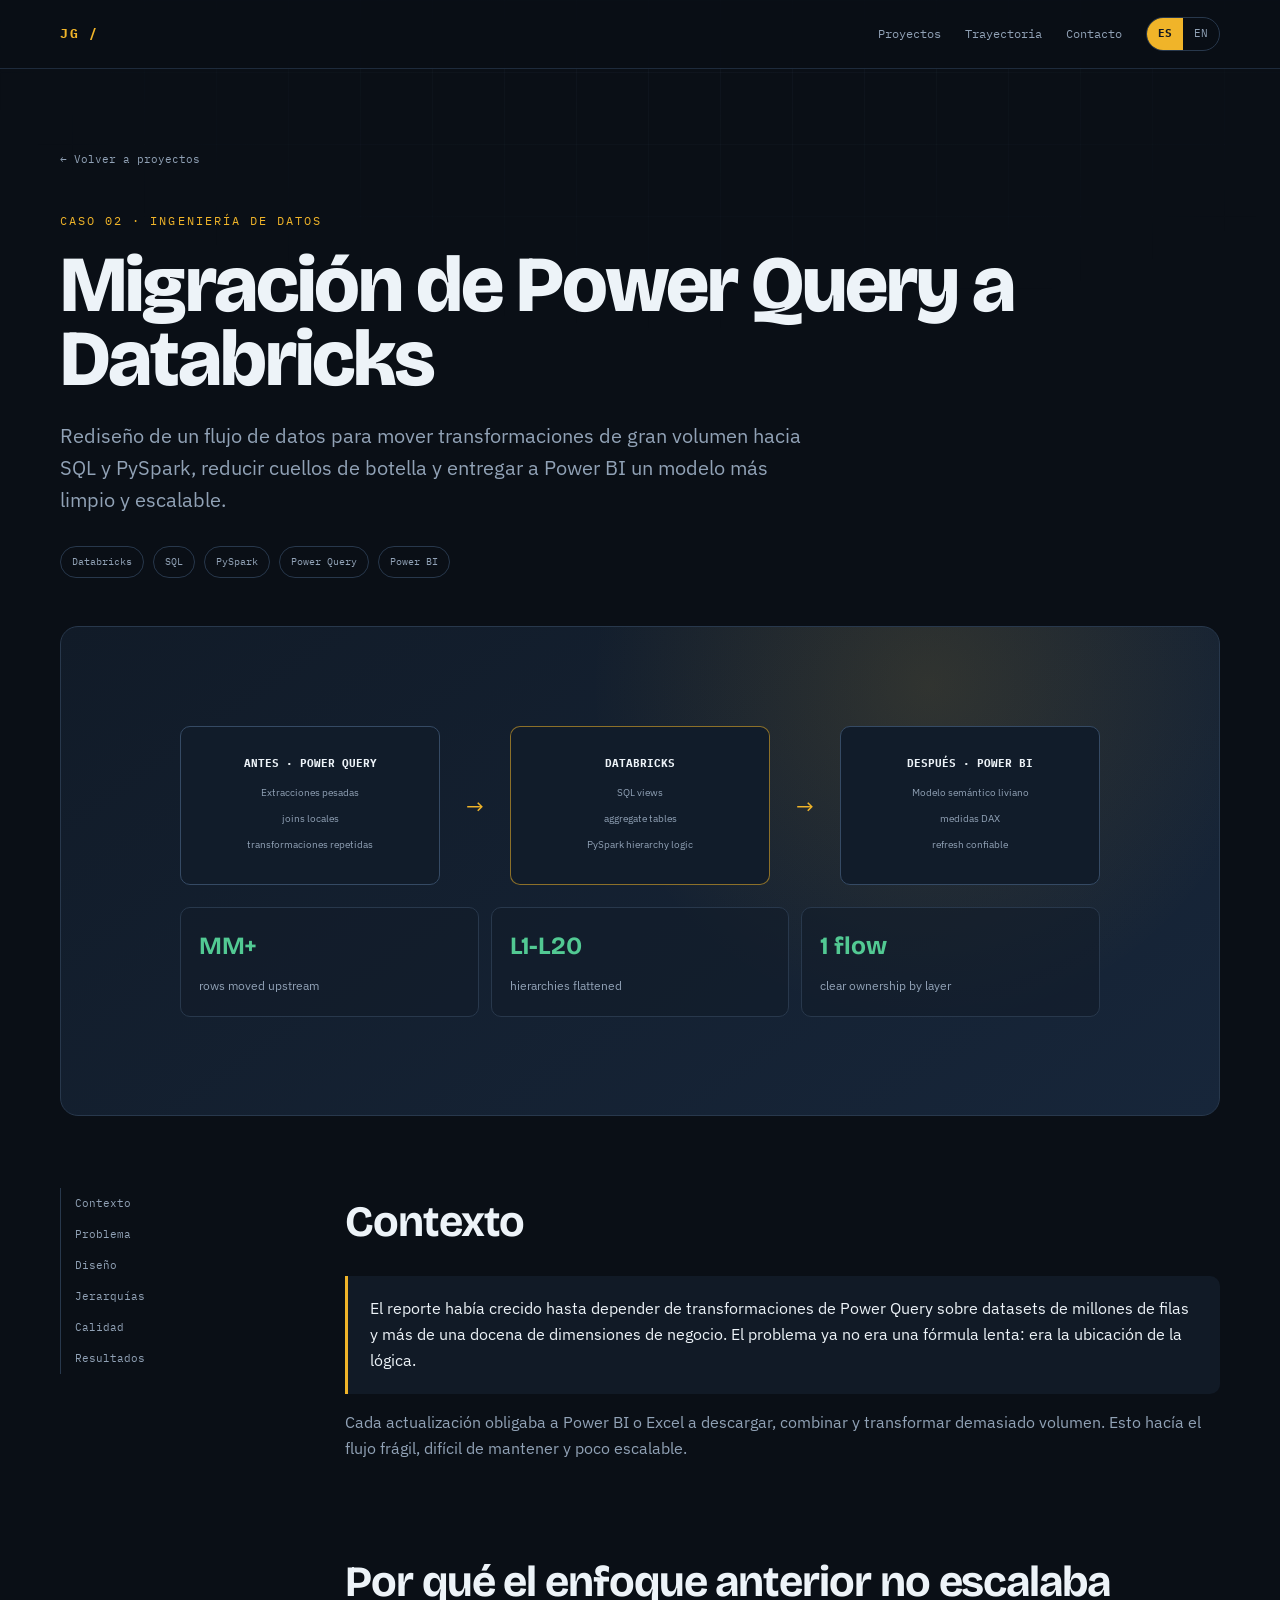
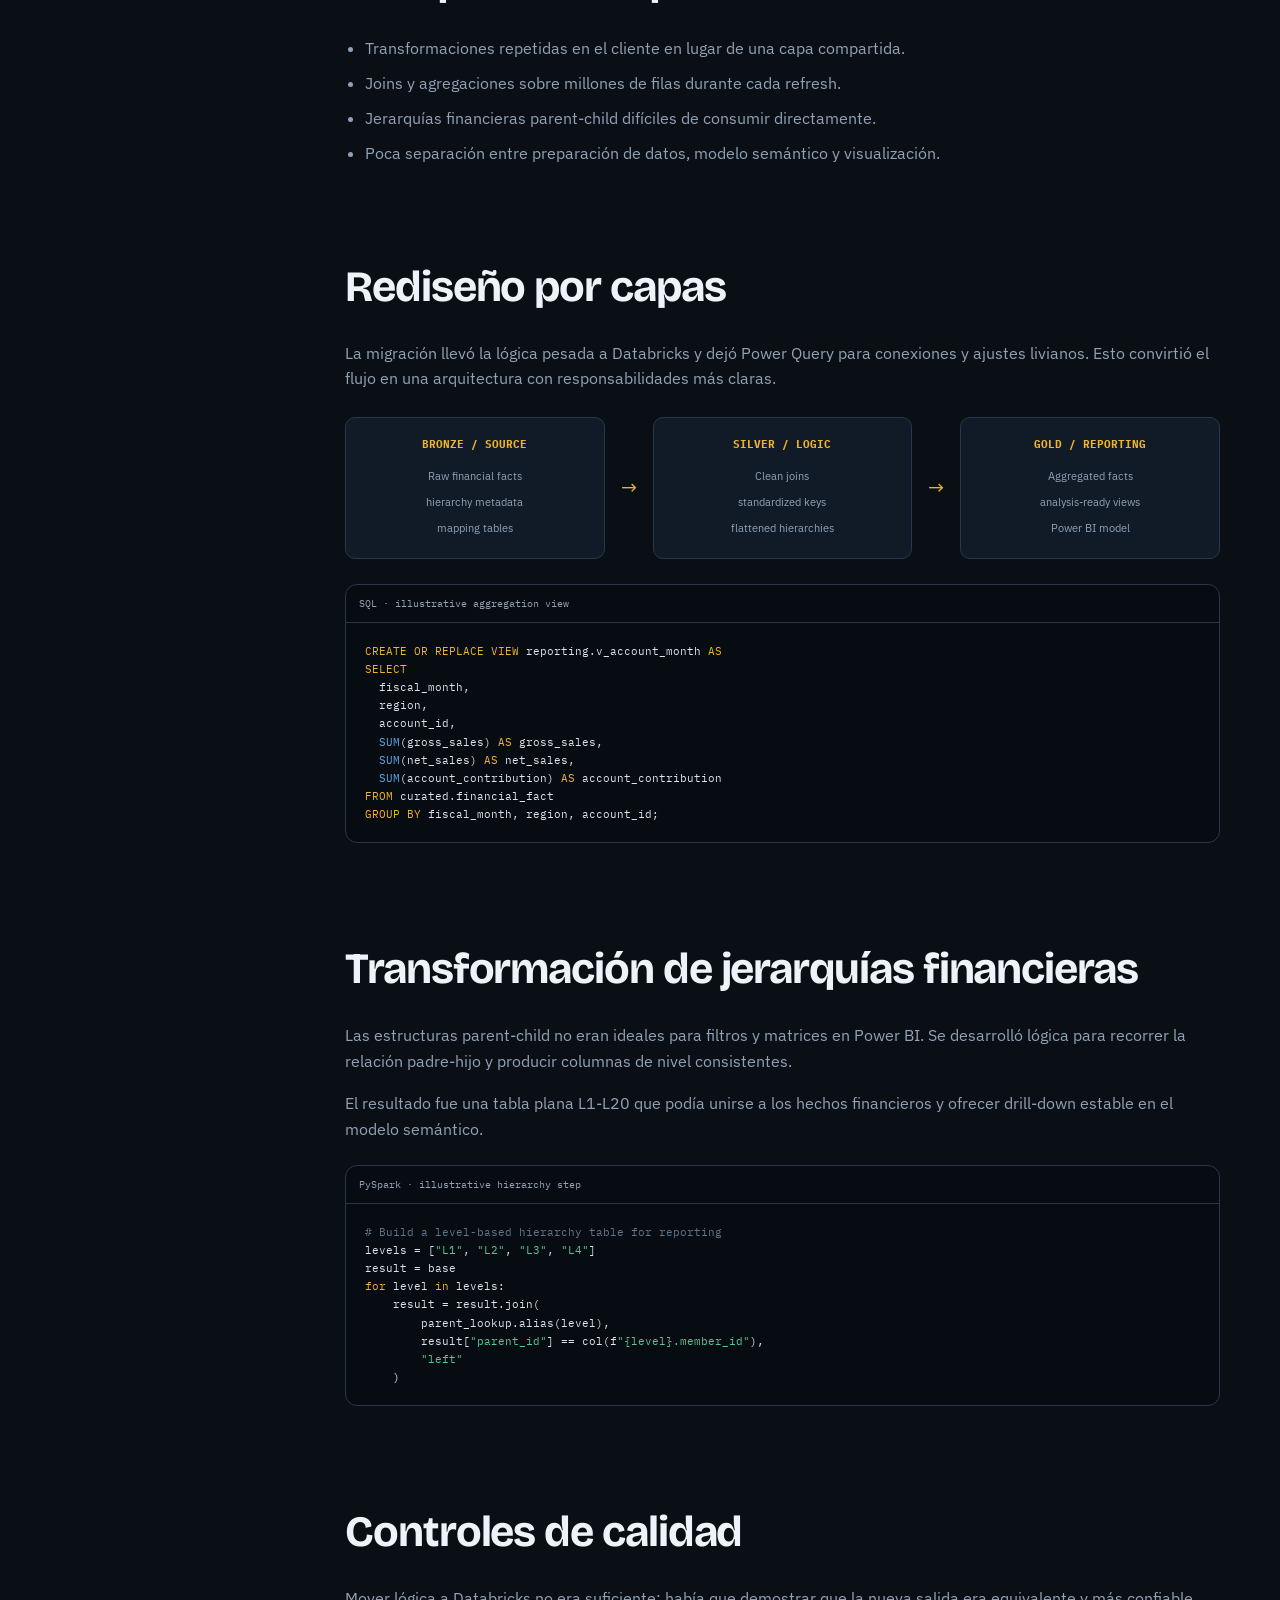
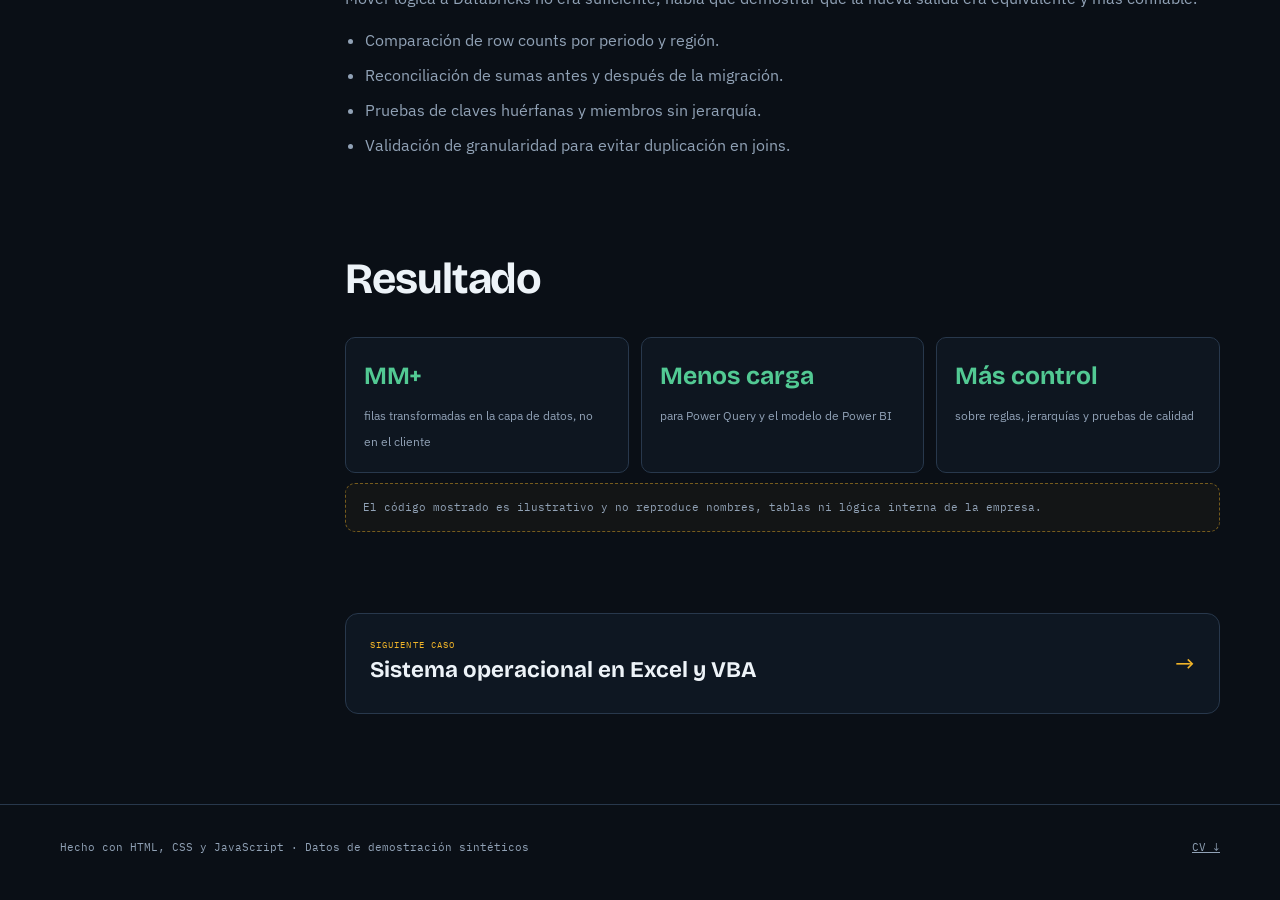
==== case-studies/databricks-migration.html @ 568d6910 "Organize portfolio files into folders" ====
<!doctype html><html lang="es"><head><meta charset="utf-8"><meta name="viewport" content="width=device-width,initial-scale=1"><meta name="description" content="Caso de estudio de migración de Power Query a Databricks."><meta name="theme-color" content="#0a0f16"><title>Migración de Power Query a Databricks — Josué González</title><link rel="preconnect" href="https://fonts.googleapis.com"><link rel="preconnect" href="https://fonts.gstatic.com" crossorigin><link href="https://fonts.googleapis.com/css2?family=Bricolage+Grotesque:opsz,wght@12..96,500;12..96,700;12..96,800&family=IBM+Plex+Mono:wght@400;500;600&family=IBM+Plex+Sans:wght@400;500;600&display=swap" rel="stylesheet"><link rel="stylesheet" href="../assets/css/styles.css"></head>
<body data-title-es="Migración de Power Query a Databricks — Josué González" data-title-en="Power Query to Databricks migration — Josue Gonzalez">
<header class="site-header"><div class="wrap nav"><a class="brand" href="../index.html">JG /</a><nav class="nav-links"><a href="../index.html#proyectos" data-i18n="nav.work">Proyectos</a><a href="../index.html#trayectoria" data-i18n="nav.path">Trayectoria</a><a href="../index.html#contacto" data-i18n="nav.contact">Contacto</a></nav><div class="lang" role="group" aria-label="Idioma"><button data-lang="es" aria-pressed="true">ES</button><button data-lang="en" aria-pressed="false">EN</button></div></div></header>
<main>
<section class="case-hero"><div class="wrap"><a class="back-link" href="../index.html#proyectos">← <span data-i18n="case.back">Volver a proyectos</span></a><p class="eyebrow" data-i18n="case.eyebrow">Caso 02 · Ingeniería de datos</p><h1 data-i18n="case.title">Migración de Power Query a Databricks</h1><p class="case-summary" data-i18n="case.summary">Rediseño de un flujo de datos para mover transformaciones de gran volumen hacia SQL y PySpark, reducir cuellos de botella y entregar a Power BI un modelo más limpio y escalable.</p><div class="case-meta"><span class="meta-pill">Databricks</span><span class="meta-pill">SQL</span><span class="meta-pill">PySpark</span><span class="meta-pill">Power Query</span><span class="meta-pill">Power BI</span></div></div></section>
<section><div class="wrap case-cover reveal"><div style="width:100%;max-width:920px;position:relative"><div class="pipeline" style="max-width:none;grid-template-columns:1fr 70px 1fr 70px 1fr"><div class="node" style="padding:28px"><b>ANTES · POWER QUERY</b><span>Extracciones pesadas<br>joins locales<br>transformaciones repetidas</span></div><div class="pipe-arrow">→</div><div class="node" style="padding:28px;border-color:rgba(240,180,41,.55)"><b>DATABRICKS</b><span>SQL views<br>aggregate tables<br>PySpark hierarchy logic</span></div><div class="pipe-arrow">→</div><div class="node" style="padding:28px"><b>DESPUÉS · POWER BI</b><span>Modelo semántico liviano<br>medidas DAX<br>refresh confiable</span></div></div><div style="display:grid;grid-template-columns:repeat(3,1fr);gap:12px;margin-top:22px"><div class="outcome"><b>MM+</b><span>rows moved upstream</span></div><div class="outcome"><b>L1-L20</b><span>hierarchies flattened</span></div><div class="outcome"><b>1 flow</b><span>clear ownership by layer</span></div></div></div></div></section>
<div class="wrap case-layout">
<aside class="case-nav"><a href="#contexto" data-i18n="nav.context">Contexto</a><a href="#problema" data-i18n="nav.problem">Problema</a><a href="#diseno" data-i18n="nav.design">Diseño</a><a href="#jerarquias" data-i18n="nav.hierarchies">Jerarquías</a><a href="#calidad" data-i18n="nav.quality">Calidad</a><a href="#resultados" data-i18n="nav.results">Resultados</a></aside>
<article class="case-content">
<section id="contexto"><h2 data-i18n="context.title">Contexto</h2><p class="lead-card" data-i18n="context.lead">El reporte había crecido hasta depender de transformaciones de Power Query sobre datasets de millones de filas y más de una docena de dimensiones de negocio. El problema ya no era una fórmula lenta: era la ubicación de la lógica.</p><p data-i18n="context.p">Cada actualización obligaba a Power BI o Excel a descargar, combinar y transformar demasiado volumen. Esto hacía el flujo frágil, difícil de mantener y poco escalable.</p></section>
<section id="problema"><h2 data-i18n="problem.title">Por qué el enfoque anterior no escalaba</h2><ul><li data-i18n="problem.1">Transformaciones repetidas en el cliente en lugar de una capa compartida.</li><li data-i18n="problem.2">Joins y agregaciones sobre millones de filas durante cada refresh.</li><li data-i18n="problem.3">Jerarquías financieras parent-child difíciles de consumir directamente.</li><li data-i18n="problem.4">Poca separación entre preparación de datos, modelo semántico y visualización.</li></ul></section>
<section id="diseno"><h2 data-i18n="design.title">Rediseño por capas</h2><p data-i18n="design.p">La migración llevó la lógica pesada a Databricks y dejó Power Query para conexiones y ajustes livianos. Esto convirtió el flujo en una arquitectura con responsabilidades más claras.</p><div class="architecture"><div class="arch-box"><b>BRONZE / SOURCE</b><span>Raw financial facts<br>hierarchy metadata<br>mapping tables</span></div><div class="arch-arrow">→</div><div class="arch-box"><b>SILVER / LOGIC</b><span>Clean joins<br>standardized keys<br>flattened hierarchies</span></div><div class="arch-arrow">→</div><div class="arch-box"><b>GOLD / REPORTING</b><span>Aggregated facts<br>analysis-ready views<br>Power BI model</span></div></div><div class="code"><div class="code-head">SQL · illustrative aggregation view</div><pre><span class="kw">CREATE OR REPLACE VIEW</span> reporting.v_account_month <span class="kw">AS</span>
<span class="kw">SELECT</span>
  fiscal_month,
  region,
  account_id,
  <span class="fn">SUM</span>(gross_sales) <span class="kw">AS</span> gross_sales,
  <span class="fn">SUM</span>(net_sales) <span class="kw">AS</span> net_sales,
  <span class="fn">SUM</span>(account_contribution) <span class="kw">AS</span> account_contribution
<span class="kw">FROM</span> curated.financial_fact
<span class="kw">GROUP BY</span> fiscal_month, region, account_id;</pre></div></section>
<section id="jerarquias"><h2 data-i18n="hier.title">Transformación de jerarquías financieras</h2><p data-i18n="hier.p1">Las estructuras parent-child no eran ideales para filtros y matrices en Power BI. Se desarrolló lógica para recorrer la relación padre-hijo y producir columnas de nivel consistentes.</p><p data-i18n="hier.p2">El resultado fue una tabla plana L1-L20 que podía unirse a los hechos financieros y ofrecer drill-down estable en el modelo semántico.</p><div class="code"><div class="code-head">PySpark · illustrative hierarchy step</div><pre><span class="cm"># Build a level-based hierarchy table for reporting</span>
levels = [<span class="str">"L1"</span>, <span class="str">"L2"</span>, <span class="str">"L3"</span>, <span class="str">"L4"</span>]
result = base
<span class="kw">for</span> level <span class="kw">in</span> levels:
    result = result.join(
        parent_lookup.alias(level),
        result[<span class="str">"parent_id"</span>] == col(f<span class="str">"{level}.member_id"</span>),
        <span class="str">"left"</span>
    )</pre></div></section>
<section id="calidad"><h2 data-i18n="quality.title">Controles de calidad</h2><p data-i18n="quality.p">Mover lógica a Databricks no era suficiente; había que demostrar que la nueva salida era equivalente y más confiable.</p><ul><li data-i18n="quality.1">Comparación de row counts por periodo y región.</li><li data-i18n="quality.2">Reconciliación de sumas antes y después de la migración.</li><li data-i18n="quality.3">Pruebas de claves huérfanas y miembros sin jerarquía.</li><li data-i18n="quality.4">Validación de granularidad para evitar duplicación en joins.</li></ul></section>
<section id="resultados"><h2 data-i18n="results.title">Resultado</h2><div class="outcome-grid"><div class="outcome"><b>MM+</b><span data-i18n="results.1">filas transformadas en la capa de datos, no en el cliente</span></div><div class="outcome"><b>Menos carga</b><span data-i18n="results.2">para Power Query y el modelo de Power BI</span></div><div class="outcome"><b>Más control</b><span data-i18n="results.3">sobre reglas, jerarquías y pruebas de calidad</span></div></div><p class="confidential" data-i18n="results.note">El código mostrado es ilustrativo y no reproduce nombres, tablas ni lógica interna de la empresa.</p></section>
<a class="next-case" href="operations-automation.html"><div><small data-i18n="next.label">Siguiente caso</small><b data-i18n="next.title">Sistema operacional en Excel y VBA</b></div><span>→</span></a>
</article></div>
</main><footer><div class="wrap footer-row"><span data-i18n="footer">Hecho con HTML, CSS y JavaScript · Datos de demostración sintéticos</span><a data-cv-link href="../cv/Josue_Gonzalez_CV_ES.pdf" download>CV ↓</a></div></footer>
<script>window.PAGE_I18N={es:{'case.back':'Volver a proyectos','case.eyebrow':'Caso 02 · Ingeniería de datos','case.title':'Migración de Power Query a Databricks','case.summary':'Rediseño de un flujo de datos para mover transformaciones de gran volumen hacia SQL y PySpark, reducir cuellos de botella y entregar a Power BI un modelo más limpio y escalable.','nav.context':'Contexto','nav.problem':'Problema','nav.design':'Diseño','nav.hierarchies':'Jerarquías','nav.quality':'Calidad','nav.results':'Resultados','context.title':'Contexto','context.lead':'El reporte había crecido hasta depender de transformaciones de Power Query sobre datasets de millones de filas y más de una docena de dimensiones de negocio. El problema ya no era una fórmula lenta: era la ubicación de la lógica.','context.p':'Cada actualización obligaba a Power BI o Excel a descargar, combinar y transformar demasiado volumen. Esto hacía el flujo frágil, difícil de mantener y poco escalable.','problem.title':'Por qué el enfoque anterior no escalaba','problem.1':'Transformaciones repetidas en el cliente en lugar de una capa compartida.','problem.2':'Joins y agregaciones sobre millones de filas durante cada refresh.','problem.3':'Jerarquías financieras parent-child difíciles de consumir directamente.','problem.4':'Poca separación entre preparación de datos, modelo semántico y visualización.','design.title':'Rediseño por capas','design.p':'La migración llevó la lógica pesada a Databricks y dejó Power Query para conexiones y ajustes livianos. Esto convirtió el flujo en una arquitectura con responsabilidades más claras.','hier.title':'Transformación de jerarquías financieras','hier.p1':'Las estructuras parent-child no eran ideales para filtros y matrices en Power BI. Se desarrolló lógica para recorrer la relación padre-hijo y producir columnas de nivel consistentes.','hier.p2':'El resultado fue una tabla plana L1-L20 que podía unirse a los hechos financieros y ofrecer drill-down estable en el modelo semántico.','quality.title':'Controles de calidad','quality.p':'Mover lógica a Databricks no era suficiente; había que demostrar que la nueva salida era equivalente y más confiable.','quality.1':'Comparación de row counts por periodo y región.','quality.2':'Reconciliación de sumas antes y después de la migración.','quality.3':'Pruebas de claves huérfanas y miembros sin jerarquía.','quality.4':'Validación de granularidad para evitar duplicación en joins.','results.title':'Resultado','results.1':'filas transformadas en la capa de datos, no en el cliente','results.2':'para Power Query y el modelo de Power BI','results.3':'sobre reglas, jerarquías y pruebas de calidad','results.note':'El código mostrado es ilustrativo y no reproduce nombres, tablas ni lógica interna de la empresa.','next.label':'Siguiente caso','next.title':'Sistema operacional en Excel y VBA'},en:{'case.back':'Back to projects','case.eyebrow':'Case 02 · Data engineering','case.title':'Power Query to Databricks migration','case.summary':'A data-flow redesign moving high-volume transformations into SQL and PySpark, reducing bottlenecks and delivering a cleaner, more scalable model to Power BI.','nav.context':'Context','nav.problem':'Problem','nav.design':'Design','nav.hierarchies':'Hierarchies','nav.quality':'Quality','nav.results':'Outcomes','context.title':'Context','context.lead':'The report had grown to depend on Power Query transformations over multi-million-row datasets and more than a dozen business dimensions. The problem was no longer one slow formula: it was where the logic lived.','context.p':'Every refresh forced Power BI or Excel to download, combine and transform too much volume, making the flow fragile, hard to maintain and difficult to scale.','problem.title':'Why the previous approach did not scale','problem.1':'Repeated client-side transformations instead of a shared data layer.','problem.2':'Joins and aggregations over millions of rows during each refresh.','problem.3':'Parent-child financial hierarchies that were difficult to consume directly.','problem.4':'Limited separation between data preparation, semantic modeling and visualization.','design.title':'Layered redesign','design.p':'The migration moved heavy logic into Databricks and kept Power Query for connections and lightweight adjustments, creating clearer ownership by layer.','hier.title':'Financial hierarchy transformation','hier.p1':'Parent-child structures were not ideal for Power BI filters and matrices. Logic was developed to traverse the relationship and produce consistent level columns.','hier.p2':'The output was a flat L1-L20 table that could join to financial facts and support stable drill-down in the semantic model.','quality.title':'Quality controls','quality.p':'Moving logic into Databricks was not enough; the new output had to be proven equivalent and more trustworthy.','quality.1':'Row-count comparison by period and region.','quality.2':'Reconciliation of sums before and after migration.','quality.3':'Tests for orphan keys and hierarchy members.','quality.4':'Grain validation to prevent duplication through joins.','results.title':'Outcome','results.1':'rows transformed in the data layer instead of the client','results.2':'for Power Query and the Power BI model','results.3':'over rules, hierarchies and quality testing','results.note':'The code shown is illustrative and does not reproduce internal company names, tables or logic.','next.label':'Next case','next.title':'Operational Excel and VBA system'}};</script><script src="../assets/js/main.js"></script></body></html>
---- assets/css/styles.css ----
:root{
  --bg:#0a0f16;
  --bg-soft:#0e1520;
  --panel:#111b28;
  --panel-2:#172333;
  --panel-3:#1b2a3c;
  --line:#28384c;
  --line-soft:rgba(132,151,174,.16);
  --text:#edf3f8;
  --muted:#91a2b6;
  --muted-2:#708398;
  --accent:#f0b429;
  --accent-2:#ffd978;
  --positive:#52c993;
  --negative:#f0646a;
  --blue:#5ea7e6;
  --violet:#a78bfa;
  --display:'Bricolage Grotesque','Segoe UI',sans-serif;
  --sans:'IBM Plex Sans','Segoe UI',sans-serif;
  --mono:'IBM Plex Mono',ui-monospace,SFMono-Regular,Consolas,monospace;
  --max:1160px;
  --shadow:0 28px 80px -38px rgba(0,0,0,.95);
}
*{box-sizing:border-box}
html{scroll-behavior:smooth;background:var(--bg)}
body{margin:0;background:var(--bg);color:var(--text);font-family:var(--sans);font-size:16px;line-height:1.62;-webkit-font-smoothing:antialiased}
body::before{content:"";position:fixed;inset:0;z-index:0;pointer-events:none;background-image:linear-gradient(rgba(76,96,120,.16) 1px,transparent 1px),linear-gradient(90deg,rgba(76,96,120,.16) 1px,transparent 1px);background-size:72px 72px;mask-image:radial-gradient(ellipse 80% 55% at 55% -5%,#000 10%,transparent 78%);opacity:.65}
a{color:inherit}
button,a{touch-action:manipulation}
button{font:inherit}
:focus-visible{outline:2px solid var(--accent);outline-offset:3px;border-radius:5px}
.wrap{width:min(var(--max),calc(100% - 44px));margin-inline:auto;position:relative;z-index:1}
.mono{font-family:var(--mono)}
.muted{color:var(--muted)}
.accent{color:var(--accent)}
.sr-only{position:absolute!important;width:1px;height:1px;padding:0;margin:-1px;overflow:hidden;clip:rect(0,0,0,0);white-space:nowrap;border:0}

/* Header */
.site-header{position:sticky;top:0;z-index:100;background:rgba(10,15,22,.78);border-bottom:1px solid rgba(40,56,76,.72);backdrop-filter:blur(18px)}
.nav{height:68px;display:flex;align-items:center;gap:24px}
.brand{font-family:var(--mono);font-weight:700;letter-spacing:.14em;color:var(--accent);text-decoration:none;font-size:13px;white-space:nowrap}
.nav-links{display:flex;gap:24px;margin-left:auto;align-items:center}
.nav-links a{font-family:var(--mono);font-size:12px;text-decoration:none;color:var(--muted);transition:color .2s ease}
.nav-links a:hover{color:var(--text)}
.lang{display:flex;border:1px solid var(--line);border-radius:999px;overflow:hidden}
.lang button{border:0;background:transparent;color:var(--muted);font-family:var(--mono);font-size:11px;padding:7px 11px;cursor:pointer}
.lang button[aria-pressed="true"]{background:var(--accent);color:#111820;font-weight:700}
.mobile-menu{display:none;margin-left:auto;border:1px solid var(--line);background:var(--panel);color:var(--text);border-radius:8px;padding:7px 10px;cursor:pointer}

/* Buttons */
.actions{display:flex;flex-wrap:wrap;gap:11px;align-items:center}
.btn{display:inline-flex;align-items:center;justify-content:center;gap:8px;min-height:44px;padding:10px 16px;border-radius:8px;text-decoration:none;font-family:var(--mono);font-size:12.5px;border:1px solid var(--line);transition:transform .2s,border-color .2s,background .2s,color .2s}
.btn:hover{transform:translateY(-2px);border-color:#4c6684}
.btn.primary{background:var(--accent);border-color:var(--accent);color:#101720;font-weight:700}
.btn.primary:hover{background:var(--accent-2);border-color:var(--accent-2)}
.btn.ghost{background:rgba(17,27,40,.55)}
.btn.small{min-height:36px;padding:7px 12px;font-size:11.5px}
.arrow{transition:transform .2s}.btn:hover .arrow{transform:translateX(3px)}

/* Hero */
.hero{padding:88px 0 42px}
.hero-grid{display:grid;grid-template-columns:minmax(0,1.05fr) minmax(420px,.95fr);gap:70px;align-items:center}
.eyebrow{margin:0 0 18px;font-family:var(--mono);font-size:12px;letter-spacing:.17em;text-transform:uppercase;color:var(--accent)}
h1,h2,h3{font-family:var(--display);letter-spacing:-.025em}
h1{margin:0;font-size:clamp(3rem,7vw,5.6rem);line-height:.93;font-weight:800;max-width:850px}
.hero-role{display:block;color:var(--muted);font-size:.37em;line-height:1.1;letter-spacing:.01em;margin-top:18px;font-family:var(--mono);font-weight:500}
.hero-lede{font-size:clamp(1.02rem,1.9vw,1.25rem);color:var(--muted);max-width:57ch;margin:28px 0 30px}
.availability{display:flex;align-items:center;gap:8px;margin-top:21px;color:var(--muted);font-family:var(--mono);font-size:11.5px}
.status-dot{width:8px;height:8px;border-radius:50%;background:var(--positive);box-shadow:0 0 0 5px rgba(82,201,147,.10)}

/* Hero dashboard */
.hero-visual{position:relative;min-height:470px}
.dash-window{position:relative;border:1px solid var(--line);border-radius:16px;background:linear-gradient(160deg,rgba(27,42,60,.95),rgba(13,21,32,.96));box-shadow:var(--shadow);overflow:hidden;transform:perspective(1200px) rotateY(-3deg) rotateX(1deg)}
.window-bar{height:44px;border-bottom:1px solid var(--line);display:flex;align-items:center;padding:0 14px;gap:7px;background:rgba(6,10,16,.30)}
.window-dot{width:8px;height:8px;border-radius:50%;background:#435268}.window-title{font-family:var(--mono);font-size:10.5px;color:var(--muted);margin-left:7px;letter-spacing:.07em}
.dash-body{padding:16px}
.dash-head{display:flex;justify-content:space-between;gap:18px;align-items:flex-start;margin-bottom:14px}
.dash-head h3{font-size:17px;margin:0 0 4px}.dash-head p{margin:0;color:var(--muted);font-size:11px}
.pill{font-family:var(--mono);font-size:9px;border:1px solid rgba(240,180,41,.4);color:var(--accent);border-radius:999px;padding:5px 8px;white-space:nowrap}
.visual-kpis{display:grid;grid-template-columns:repeat(3,1fr);gap:8px;margin-bottom:11px}
.visual-kpi{border:1px solid var(--line-soft);background:rgba(24,36,52,.7);border-radius:9px;padding:10px}
.visual-kpi small{display:block;color:var(--muted);font-family:var(--mono);font-size:8.5px;text-transform:uppercase;letter-spacing:.08em}.visual-kpi b{display:block;font-family:var(--display);font-size:18px;margin-top:4px}.visual-kpi i{font-style:normal;font-family:var(--mono);font-size:8.5px;color:var(--positive)}
.chart-card{border:1px solid var(--line-soft);background:rgba(13,21,32,.58);border-radius:10px;padding:12px;margin-bottom:10px}
.chart-top{display:flex;justify-content:space-between;align-items:center;margin-bottom:8px}.chart-top span{font-family:var(--mono);font-size:9px;color:var(--muted)}
.spark{width:100%;height:120px;display:block}.spark .grid{stroke:#2a3b50;stroke-width:1}.spark .area{fill:url(#areaFill)}.spark .line{fill:none;stroke:var(--accent);stroke-width:3;stroke-linecap:round;stroke-linejoin:round}.spark .point{fill:var(--accent);stroke:#0a0f16;stroke-width:3}
.visual-bottom{display:grid;grid-template-columns:1.15fr .85fr;gap:10px}
.bar-row{display:grid;grid-template-columns:70px 1fr auto;gap:7px;align-items:center;margin:9px 0;font-size:8.5px;color:var(--muted)}
.bar-track{height:6px;background:#25364a;border-radius:999px;overflow:hidden}.bar-fill{height:100%;background:linear-gradient(90deg,var(--accent),var(--accent-2));border-radius:999px}
.donut-wrap{display:grid;place-items:center;height:112px;position:relative}.donut{width:86px;height:86px;border-radius:50%;background:conic-gradient(var(--accent) 0 38%,var(--blue) 38% 64%,var(--positive) 64% 83%,#384a60 83% 100%);position:relative}.donut::after{content:"";position:absolute;inset:16px;background:var(--panel);border-radius:50%}.donut-label{position:absolute;z-index:2;text-align:center;font-family:var(--mono);font-size:8px;color:var(--muted)}.donut-label b{display:block;color:var(--text);font-size:16px;font-family:var(--display)}
.float-card{position:absolute;border:1px solid var(--line);background:rgba(17,27,40,.93);border-radius:10px;box-shadow:0 18px 42px rgba(0,0,0,.35);padding:12px 14px;font-family:var(--mono);font-size:10px;backdrop-filter:blur(8px)}
.float-card strong{color:var(--positive);font-size:14px}.float-card.a{left:-35px;bottom:34px}.float-card.b{right:-24px;top:72px}.float-card.b strong{color:var(--accent)}

/* Metrics */
.metrics{padding:24px 0 48px}
.metric-grid{display:grid;grid-template-columns:repeat(4,1fr);border:1px solid var(--line);border-radius:14px;background:rgba(17,27,40,.72);overflow:hidden}
.metric-item{padding:22px;border-right:1px solid var(--line)}.metric-item:last-child{border-right:0}
.metric-item strong{display:block;font-family:var(--display);font-size:clamp(1.8rem,3vw,2.6rem);line-height:1;color:var(--accent);margin-bottom:8px}.metric-item span{color:var(--muted);font-size:13px}

/* Sections */
.section{padding:82px 0 14px}
.section-head{display:flex;align-items:flex-end;justify-content:space-between;gap:28px;margin-bottom:31px}
.section-title-wrap{max-width:680px}.section-kicker{font-family:var(--mono);font-size:11px;color:var(--accent);letter-spacing:.14em;text-transform:uppercase;margin-bottom:8px}.section h2{font-size:clamp(2rem,4.6vw,3.5rem);line-height:1;margin:0 0 13px}.section-sub{margin:0;color:var(--muted);max-width:60ch}

/* Projects */
.projects-grid{display:grid;gap:20px}
.project-card{display:grid;grid-template-columns:1.02fr .98fr;min-height:390px;border:1px solid var(--line);border-radius:16px;overflow:hidden;background:rgba(17,27,40,.74);transition:transform .25s,border-color .25s,box-shadow .25s}
.project-card:hover{transform:translateY(-3px);border-color:#3b526f;box-shadow:var(--shadow)}
.project-content{padding:34px;display:flex;flex-direction:column;align-items:flex-start}
.project-index{font-family:var(--mono);font-size:10px;color:var(--accent);letter-spacing:.15em;text-transform:uppercase;margin-bottom:34px}
.project-content h3{font-size:clamp(1.5rem,3.5vw,2.35rem);line-height:1.08;margin:0 0 15px}.project-content p{color:var(--muted);margin:0 0 20px;max-width:48ch}
.tag-row{display:flex;flex-wrap:wrap;gap:7px;margin-bottom:27px}.tag{font-family:var(--mono);font-size:10px;color:var(--muted);border:1px solid var(--line);border-radius:5px;padding:4px 8px}
.project-stat{margin-top:auto;padding-top:18px;border-top:1px solid var(--line);width:100%;display:flex;gap:14px;align-items:baseline}.project-stat b{font-family:var(--display);font-size:1.55rem;color:var(--positive)}.project-stat span{color:var(--muted);font-size:12.5px}
.project-visual{background:linear-gradient(145deg,#101925,#172538);padding:28px;display:grid;place-items:center;min-width:0;position:relative;overflow:hidden}
.project-visual::before{content:"";position:absolute;width:320px;height:320px;border-radius:50%;background:radial-gradient(circle,rgba(240,180,41,.14),transparent 70%);top:-130px;right:-100px}
.mini-report{width:100%;max-width:470px;border:1px solid #34465d;background:#0d1621;border-radius:12px;padding:14px;box-shadow:0 24px 50px rgba(0,0,0,.35);position:relative;z-index:1}
.mini-top{display:flex;justify-content:space-between;align-items:center;margin-bottom:12px}.mini-top span{font-family:var(--mono);font-size:9px;color:var(--muted)}
.mini-kpis{display:grid;grid-template-columns:repeat(3,1fr);gap:7px;margin-bottom:9px}.mini-kpi{background:#172538;border:1px solid #26384e;border-radius:6px;padding:8px}.mini-kpi small{font-size:7px;color:var(--muted);text-transform:uppercase}.mini-kpi b{display:block;font-size:13px;margin-top:3px}
.mini-chart{height:130px;border:1px solid #26384e;border-radius:7px;background:linear-gradient(180deg,rgba(240,180,41,.05),transparent),repeating-linear-gradient(0deg,transparent 0 25px,rgba(62,82,107,.25) 26px);position:relative;overflow:hidden}.mini-chart svg{position:absolute;inset:10px;width:calc(100% - 20px);height:calc(100% - 20px)}
.mini-bars{display:grid;grid-template-columns:repeat(6,1fr);align-items:end;gap:7px;height:126px;padding:12px;border:1px solid #26384e;border-radius:8px;background:#0e1824}.mini-bars i{display:block;background:linear-gradient(var(--accent-2),var(--accent));border-radius:4px 4px 0 0}.mini-bars i:nth-child(even){background:linear-gradient(#77b9ed,#477fab)}
.pipeline{width:100%;max-width:500px;display:grid;grid-template-columns:1fr 40px 1fr 40px 1fr;align-items:center;position:relative;z-index:1}.node{border:1px solid #354a64;border-radius:10px;background:#111c2a;padding:16px;text-align:center}.node b{display:block;font-family:var(--mono);font-size:11px;color:var(--text);margin-bottom:5px}.node span{font-size:10px;color:var(--muted)}.pipe-arrow{text-align:center;color:var(--accent);font-size:22px}.pipeline-note{position:absolute;bottom:24px;right:28px;font-family:var(--mono);font-size:9px;color:var(--positive);border:1px solid rgba(82,201,147,.35);padding:6px 8px;border-radius:6px;background:rgba(16,30,28,.75)}
.vba-ui{width:100%;max-width:470px;border:1px solid #34465d;border-radius:12px;background:#f1f3f6;color:#17202b;overflow:hidden;position:relative;z-index:1;box-shadow:0 24px 50px rgba(0,0,0,.35)}.vba-title{height:34px;background:#1f6e43;color:#fff;padding:7px 12px;font-family:var(--mono);font-size:9px}.vba-body{display:grid;grid-template-columns:120px 1fr;min-height:230px}.vba-side{background:#e6ebef;border-right:1px solid #cbd3da;padding:12px}.vba-side span{display:block;font-size:9px;padding:7px 8px;border-radius:4px;margin-bottom:5px}.vba-side span.active{background:#d3e7da;color:#195b39;font-weight:700}.vba-main{padding:16px}.vba-main h4{font-size:15px;margin:0 0 12px}.form-grid{display:grid;grid-template-columns:1fr 1fr;gap:9px}.fake-input{height:31px;border:1px solid #c3ccd5;border-radius:4px;background:white;padding:7px;font-size:8px;color:#667380}.fake-input.wide{grid-column:1/-1}.fake-table{margin-top:13px;border:1px solid #c8d0d8;border-radius:4px;overflow:hidden}.fake-row{display:grid;grid-template-columns:1.2fr .8fr 1fr;font-size:7.5px}.fake-row span{padding:6px;border-right:1px solid #d6dde3;border-bottom:1px solid #d6dde3}.fake-row.head{font-weight:700;background:#dfe6eb}

/* Process */
.process-grid{display:grid;grid-template-columns:repeat(4,1fr);gap:14px;counter-reset:step}
.process-card{counter-increment:step;border:1px solid var(--line);border-radius:12px;background:rgba(17,27,40,.62);padding:22px;position:relative}.process-card::before{content:"0" counter(step);font-family:var(--mono);font-size:10px;color:var(--accent);letter-spacing:.12em}.process-card h3{font-size:1.15rem;margin:21px 0 8px}.process-card p{font-size:13px;color:var(--muted);margin:0}

/* Demo */
.demo-shell{border:1px solid var(--line);border-radius:16px;background:linear-gradient(155deg,rgba(23,35,51,.96),rgba(13,21,32,.94));overflow:hidden;box-shadow:var(--shadow)}
.demo-toolbar{display:flex;align-items:center;justify-content:space-between;gap:18px;padding:16px 18px;border-bottom:1px solid var(--line)}.demo-toolbar h3{font-size:1rem;margin:0}.demo-tabs{display:flex;flex-wrap:wrap;gap:7px}.demo-tab{border:1px solid var(--line);background:transparent;color:var(--muted);border-radius:999px;padding:6px 10px;font-family:var(--mono);font-size:9.5px;cursor:pointer}.demo-tab[aria-pressed="true"]{border-color:var(--accent);color:var(--accent);background:rgba(240,180,41,.08)}
.demo-main{padding:18px}.demo-kpis{display:grid;grid-template-columns:repeat(6,1fr);gap:10px;margin-bottom:12px}.demo-kpi{border:1px solid var(--line-soft);background:rgba(17,27,40,.72);border-radius:9px;padding:12px}.demo-kpi small{font-family:var(--mono);font-size:8px;color:var(--muted);text-transform:uppercase}.demo-kpi strong{display:block;font-family:var(--display);font-size:1.35rem;margin:5px 0 1px}.demo-kpi i{font-style:normal;font-family:var(--mono);font-size:9px;color:var(--positive)}.demo-kpi i.down{color:var(--negative)}
.demo-grid{display:grid;grid-template-columns:1.35fr .65fr;gap:12px}.demo-panel{border:1px solid var(--line-soft);border-radius:10px;background:rgba(10,16,24,.44);padding:15px}.demo-panel h4{font-family:var(--mono);font-size:9px;text-transform:uppercase;letter-spacing:.1em;color:var(--muted);margin:0 0 14px}.rank-row{display:grid;grid-template-columns:minmax(80px,1fr) 2fr auto;gap:10px;align-items:center;margin:10px 0;font-size:11px}.rank-track{height:7px;border-radius:999px;background:#25354a;overflow:hidden}.rank-track i{display:block;height:100%;background:linear-gradient(90deg,var(--accent),var(--accent-2));border-radius:999px}.rank-row em{font-style:normal;font-family:var(--mono);font-size:9px;color:var(--muted)}
.channel-bars{height:220px;display:flex;align-items:flex-end;gap:15px;padding:8px 4px}.channel-col{flex:1;display:flex;flex-direction:column;align-items:center;gap:7px}.channel-bar{width:100%;max-width:46px;border-radius:6px 6px 2px 2px;background:linear-gradient(var(--accent-2),var(--accent));position:relative}.channel-col:nth-child(even) .channel-bar{background:linear-gradient(#83c1f1,#4a88b8)}.channel-col span{font-family:var(--mono);font-size:8px;color:var(--muted);text-align:center}
.demo-note{font-family:var(--mono);font-size:10px;color:var(--accent);margin-top:12px}

/* Experience + stack */
.split{display:grid;grid-template-columns:1.1fr .9fr;gap:22px}
.timeline{border-left:1px solid var(--line);padding-left:26px}.timeline-item{position:relative;padding:0 0 31px}.timeline-item:last-child{padding-bottom:0}.timeline-item::before{content:"";position:absolute;left:-31px;top:7px;width:9px;height:9px;border-radius:50%;background:var(--accent);box-shadow:0 0 0 5px var(--bg)}.timeline-date{font-family:var(--mono);font-size:10px;color:var(--accent);margin-bottom:5px}.timeline-item h3{font-size:1.25rem;margin:0 0 1px}.timeline-company{color:var(--text);font-weight:600;font-size:13px}.timeline-item p{color:var(--muted);font-size:13px;margin:8px 0 0;max-width:62ch}
.stack-card{border:1px solid var(--line);border-radius:14px;background:rgba(17,27,40,.72);padding:24px}.stack-group{padding:0 0 19px;margin-bottom:19px;border-bottom:1px solid var(--line)}.stack-group:last-child{border:0;margin:0;padding:0}.stack-group h3{font-family:var(--mono);font-size:10px;text-transform:uppercase;letter-spacing:.13em;color:var(--accent);margin:0 0 12px}.skill-cloud{display:flex;flex-wrap:wrap;gap:7px}.skill{border:1px solid var(--line);background:rgba(14,22,33,.62);border-radius:6px;padding:6px 9px;font-family:var(--mono);font-size:10px;color:var(--muted)}

/* Contact */
.contact-card{border:1px solid var(--line);border-radius:18px;background:linear-gradient(135deg,rgba(26,40,57,.94),rgba(15,23,34,.96));padding:46px;display:grid;grid-template-columns:1.1fr .9fr;gap:46px;align-items:center;overflow:hidden;position:relative}.contact-card::after{content:"";position:absolute;width:420px;height:420px;border-radius:50%;right:-190px;top:-210px;background:radial-gradient(circle,rgba(240,180,41,.17),transparent 70%)}.contact-card h2{margin:0 0 14px;font-size:clamp(2rem,4.6vw,3.4rem)}.contact-card p{margin:0;color:var(--muted);max-width:54ch}.contact-links{display:grid;gap:10px;position:relative;z-index:2}.contact-link{display:flex;align-items:center;justify-content:space-between;border:1px solid var(--line);border-radius:9px;padding:13px 15px;text-decoration:none;background:rgba(10,16,24,.43);font-family:var(--mono);font-size:11px;color:var(--muted);transition:border-color .2s,color .2s,transform .2s}.contact-link:hover{border-color:var(--accent);color:var(--text);transform:translateX(3px)}
footer{padding:34px 0 44px;border-top:1px solid var(--line);margin-top:90px;color:var(--muted);font-family:var(--mono);font-size:10.5px}.footer-row{display:flex;justify-content:space-between;gap:18px;flex-wrap:wrap}

/* Case studies */
.case-hero{padding:76px 0 48px}.back-link{display:inline-flex;gap:7px;align-items:center;color:var(--muted);font-family:var(--mono);font-size:11px;text-decoration:none;margin-bottom:42px}.back-link:hover{color:var(--accent)}
.case-hero h1{font-size:clamp(2.6rem,6.2vw,5rem);max-width:1000px}.case-summary{font-size:clamp(1rem,2vw,1.24rem);color:var(--muted);max-width:760px;margin:24px 0 30px}.case-meta{display:flex;flex-wrap:wrap;gap:9px}.meta-pill{border:1px solid var(--line);border-radius:999px;padding:7px 11px;font-family:var(--mono);font-size:10px;color:var(--muted)}
.case-cover{border:1px solid var(--line);border-radius:18px;background:linear-gradient(145deg,#111b28,#17263a);padding:34px;min-height:490px;display:grid;place-items:center;overflow:hidden;position:relative}.case-cover::before{content:"";position:absolute;inset:0;background:radial-gradient(circle at 75% 12%,rgba(240,180,41,.13),transparent 35%)}
.case-layout{display:grid;grid-template-columns:220px minmax(0,1fr);gap:65px;padding-top:72px}.case-nav{position:sticky;top:100px;align-self:start}.case-nav a{display:block;text-decoration:none;color:var(--muted);font-family:var(--mono);font-size:10.5px;padding:7px 0;border-left:1px solid var(--line);padding-left:14px}.case-nav a:hover{color:var(--accent);border-color:var(--accent)}
.case-content section{padding:0 0 70px;scroll-margin-top:95px}.case-content h2{font-size:clamp(1.8rem,4vw,2.7rem);margin:0 0 18px}.case-content h3{font-size:1.25rem;margin:28px 0 10px}.case-content p,.case-content li{color:var(--muted)}.case-content ul{padding-left:20px}.case-content li{margin-bottom:9px}.lead-card{border-left:3px solid var(--accent);background:rgba(23,35,51,.58);border-radius:0 10px 10px 0;padding:20px 22px;color:var(--text)!important}
.outcome-grid{display:grid;grid-template-columns:repeat(3,1fr);gap:12px;margin-top:22px}.outcome{border:1px solid var(--line);border-radius:10px;background:rgba(17,27,40,.6);padding:18px}.outcome b{display:block;font-family:var(--display);font-size:1.55rem;color:var(--positive);margin-bottom:6px}.outcome span{font-size:12px;color:var(--muted)}
.architecture{display:grid;grid-template-columns:1fr 48px 1fr 48px 1fr;align-items:stretch;margin:25px 0}.arch-box{border:1px solid var(--line);border-radius:10px;background:var(--panel);padding:18px;text-align:center}.arch-box b{display:block;font-family:var(--mono);font-size:11px;color:var(--accent);margin-bottom:8px}.arch-box span{font-size:11px;color:var(--muted)}.arch-arrow{display:grid;place-items:center;color:var(--accent);font-size:20px}
.code{border:1px solid var(--line);border-radius:12px;background:#070c12;overflow:hidden;margin:22px 0}.code-head{height:38px;border-bottom:1px solid var(--line);display:flex;align-items:center;padding:0 13px;font-family:var(--mono);font-size:9.5px;color:var(--muted)}pre{margin:0;padding:19px;overflow:auto;font-family:var(--mono);font-size:11px;line-height:1.65;color:#d9e4ee}.kw{color:var(--accent)}.fn{color:var(--blue)}.str{color:var(--positive)}.cm{color:#61748a}
.confidential{border:1px dashed rgba(240,180,41,.45);border-radius:10px;padding:15px 17px;font-family:var(--mono);font-size:10.5px;color:var(--accent);background:rgba(240,180,41,.04)}
.next-case{display:grid;grid-template-columns:1fr auto;gap:24px;align-items:center;border:1px solid var(--line);border-radius:13px;padding:24px;text-decoration:none;background:rgba(17,27,40,.72);transition:border-color .2s,transform .2s}.next-case:hover{border-color:var(--accent);transform:translateY(-2px)}.next-case small{display:block;font-family:var(--mono);color:var(--accent);font-size:9px;text-transform:uppercase;letter-spacing:.12em}.next-case b{font-family:var(--display);font-size:1.4rem}.next-case span{font-size:24px;color:var(--accent)}

/* Reveal */
.reveal{opacity:0;transform:translateY(15px);transition:opacity .58s ease,transform .58s ease}.reveal.in{opacity:1;transform:none}

@media(max-width:980px){
  .hero-grid{grid-template-columns:1fr;gap:45px}.hero-visual{max-width:720px;width:100%;margin-inline:auto}.metric-grid{grid-template-columns:repeat(2,1fr)}.metric-item:nth-child(2){border-right:0}.metric-item:nth-child(-n+2){border-bottom:1px solid var(--line)}
  .project-card{grid-template-columns:1fr}.project-visual{min-height:350px}.project-card:nth-child(even) .project-visual{order:0}.project-card:nth-child(even) .project-content{order:1}
  .process-grid{grid-template-columns:repeat(2,1fr)}.demo-kpis{grid-template-columns:repeat(3,1fr)}.split{grid-template-columns:1fr}.contact-card{grid-template-columns:1fr}.case-layout{grid-template-columns:1fr;gap:20px}.case-nav{position:static;display:flex;flex-wrap:wrap;gap:7px}.case-nav a{border:1px solid var(--line);border-radius:999px;padding:6px 10px}.outcome-grid{grid-template-columns:1fr}.case-cover{min-height:390px}
}
@media(max-width:720px){
  .wrap{width:min(var(--max),calc(100% - 30px))}.nav-links{display:none;position:absolute;left:15px;right:15px;top:68px;background:var(--panel);border:1px solid var(--line);border-radius:10px;padding:14px;flex-direction:column;align-items:stretch;margin:0}.nav-links.open{display:flex}.nav-links a{padding:7px}.mobile-menu{display:block}.nav .lang{margin-left:0}
  .hero{padding-top:60px}.hero-visual{min-height:410px}.dash-window{transform:none}.float-card.a{left:8px;bottom:-4px}.float-card.b{right:8px;top:65px}.visual-bottom{grid-template-columns:1fr}.visual-bottom .chart-card:last-child{display:none}
  .section{padding-top:65px}.section-head{align-items:flex-start;flex-direction:column}.project-content{padding:25px}.project-index{margin-bottom:25px}.project-visual{padding:18px}.pipeline{grid-template-columns:1fr}.pipe-arrow{transform:rotate(90deg)}.pipeline-note{position:static;margin-top:14px}.vba-body{grid-template-columns:86px 1fr}.form-grid{grid-template-columns:1fr}.fake-input.wide{grid-column:auto}
  .process-grid{grid-template-columns:1fr}.demo-toolbar{align-items:flex-start;flex-direction:column}.demo-kpis{grid-template-columns:repeat(2,1fr)}.demo-grid{grid-template-columns:1fr}.channel-bars{height:175px}.contact-card{padding:28px}.architecture{grid-template-columns:1fr}.arch-arrow{transform:rotate(90deg);min-height:38px}.case-cover{padding:18px;min-height:340px}
}
@media(max-width:480px){.metric-grid{grid-template-columns:1fr}.metric-item{border-right:0!important;border-bottom:1px solid var(--line)}.metric-item:last-child{border-bottom:0}.hero-visual{min-height:360px}.dash-body{padding:11px}.visual-kpis{grid-template-columns:repeat(2,1fr)}.visual-kpi:nth-child(3){display:none}.spark{height:90px}.float-card{display:none}.demo-kpis{grid-template-columns:1fr 1fr}.case-meta{gap:6px}}
@media(prefers-reduced-motion:reduce){*{scroll-behavior:auto!important;animation:none!important;transition:none!important}.reveal{opacity:1;transform:none}}
@media print{.site-header,.actions,.case-nav,.demo-toolbar,footer{display:none!important}body{background:#fff;color:#111}.wrap{width:100%}.section,.case-content section{padding:20px 0}.project-card,.stack-card,.contact-card,.case-cover,.demo-shell{border-color:#ccc;background:#fff;box-shadow:none}.muted,p,li{color:#333!important}}
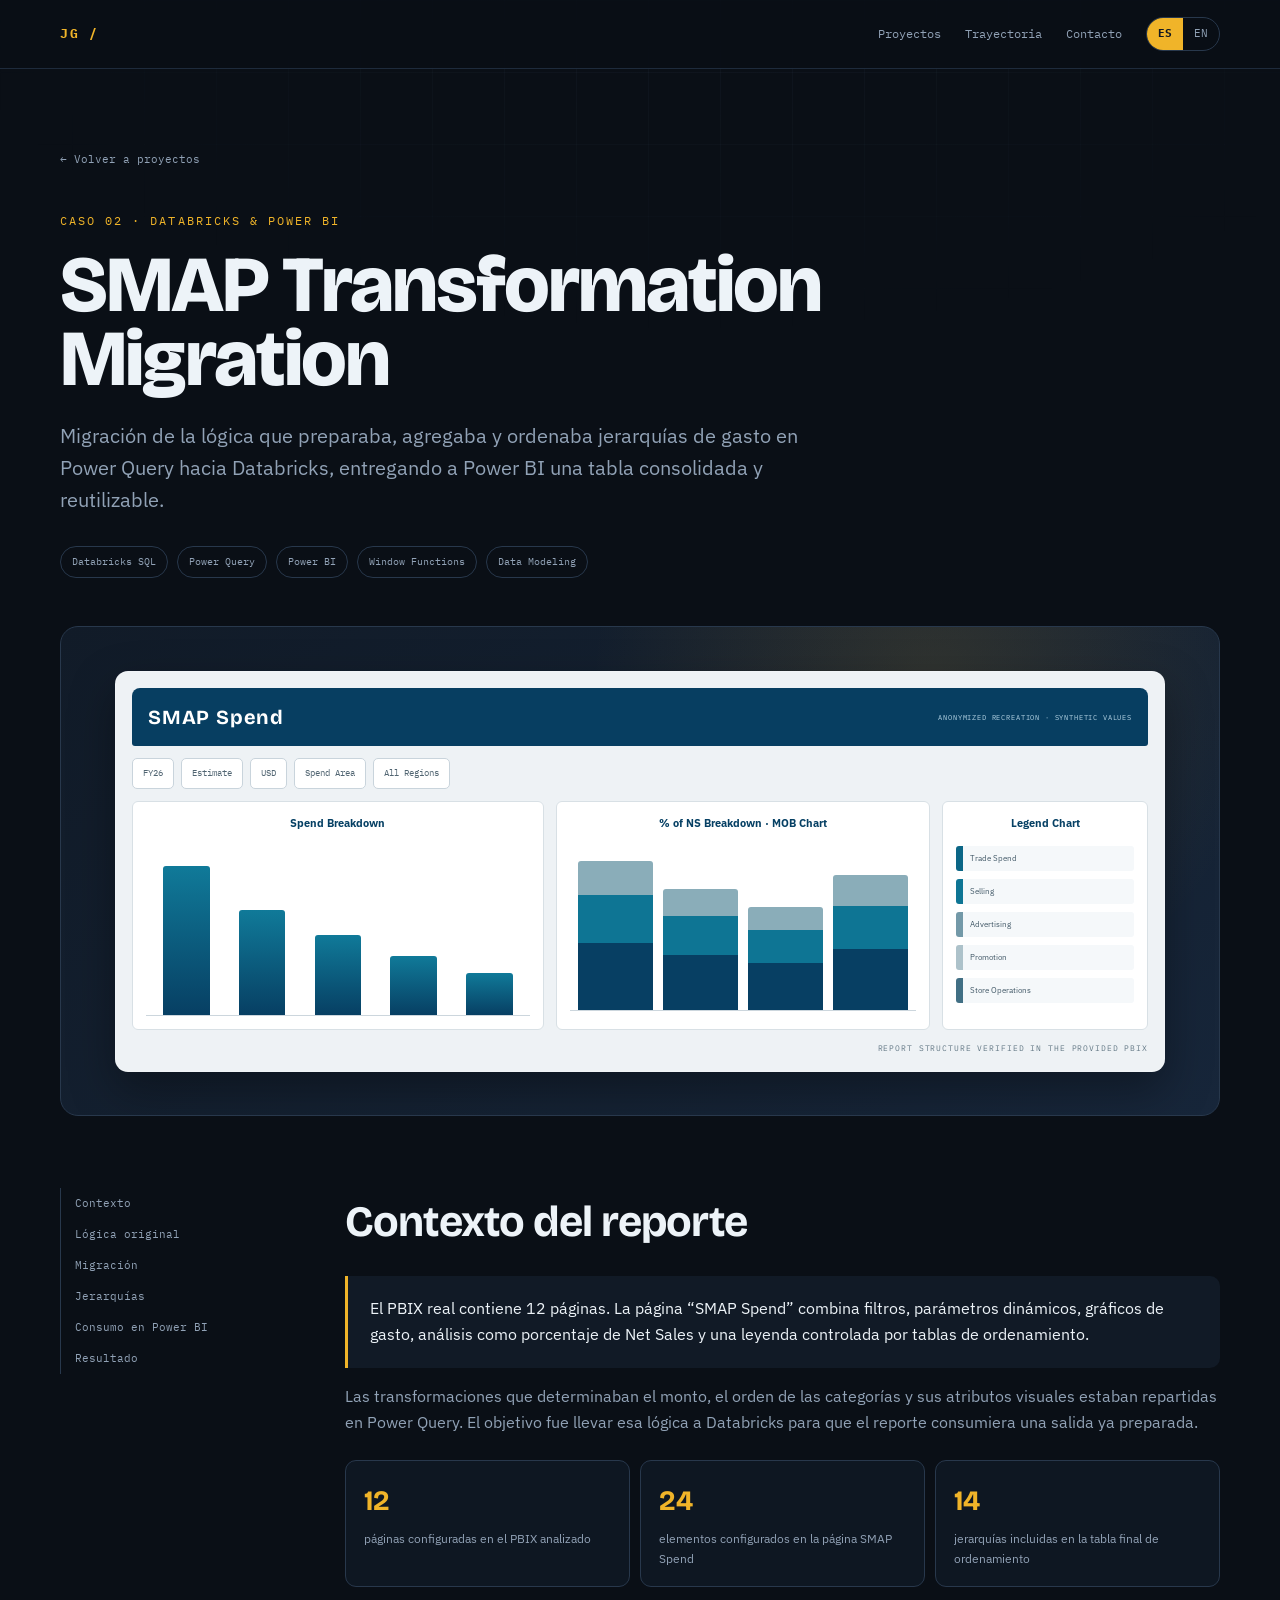
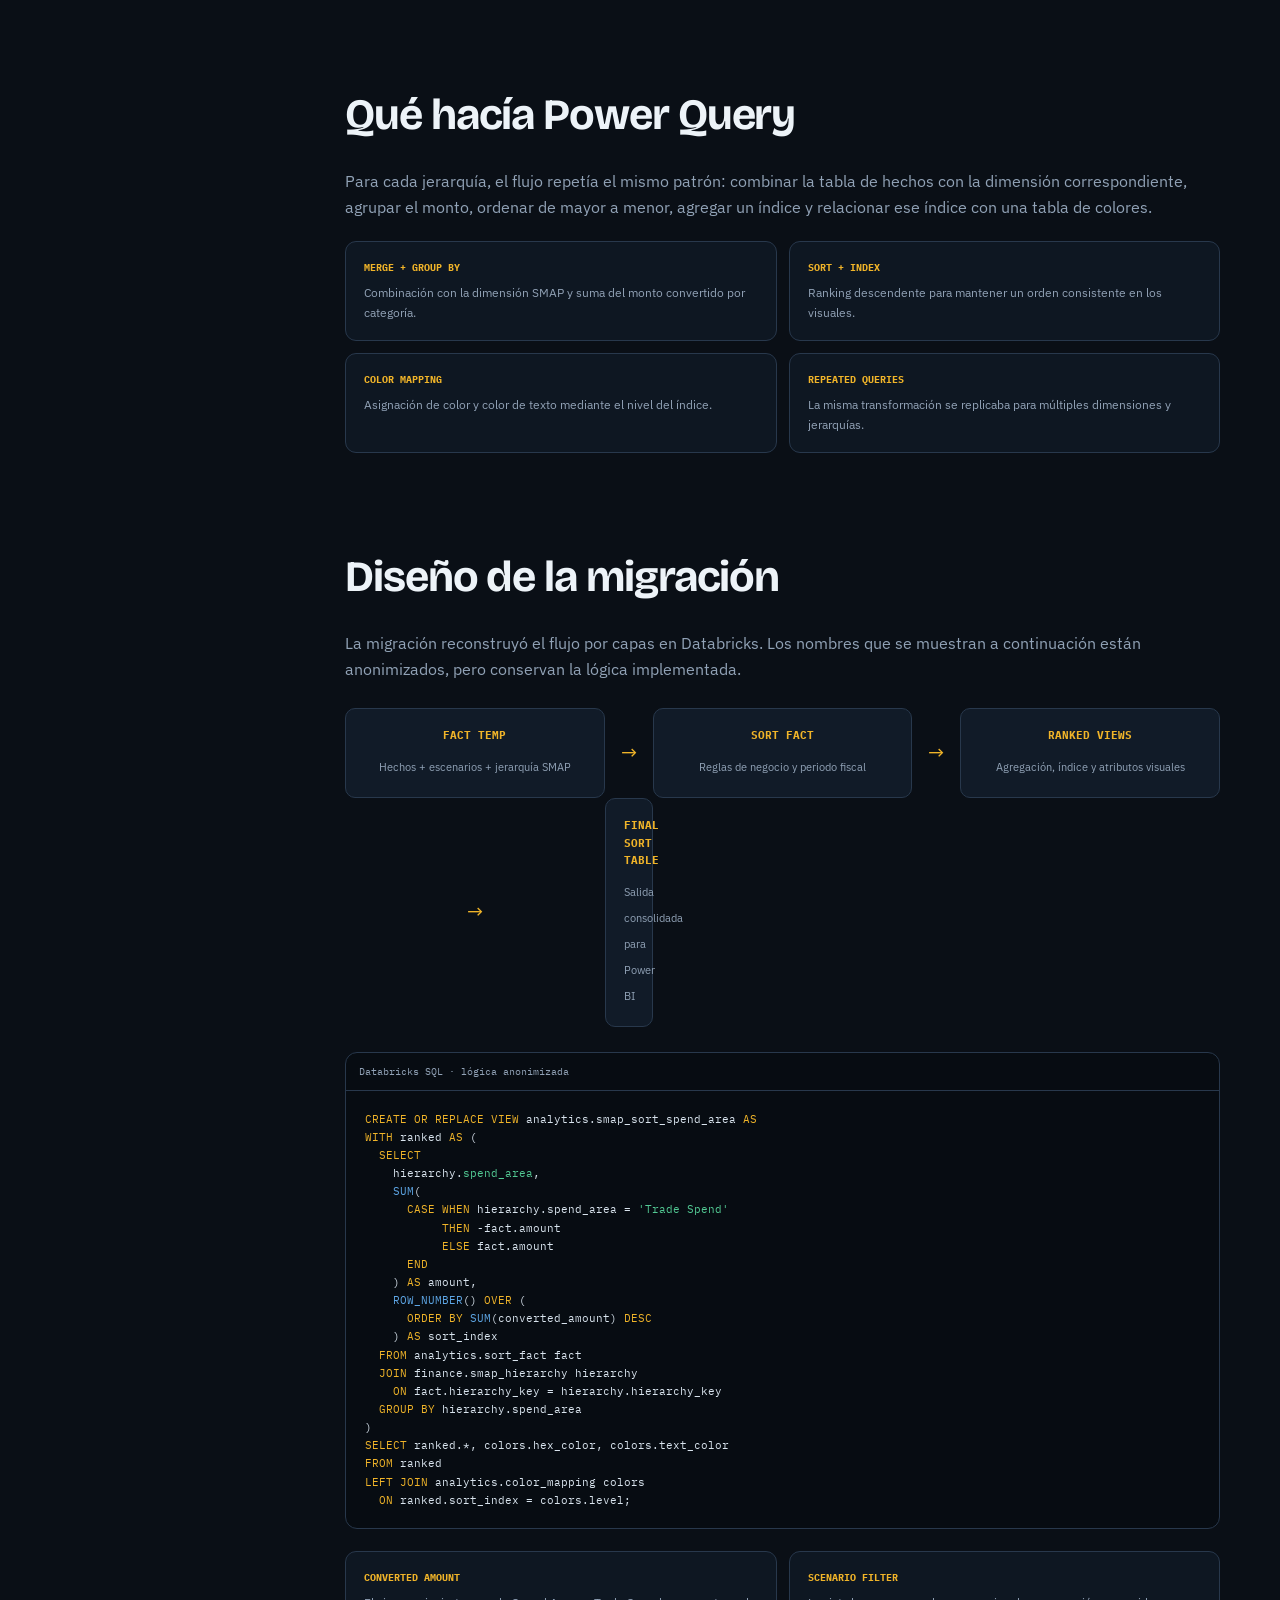
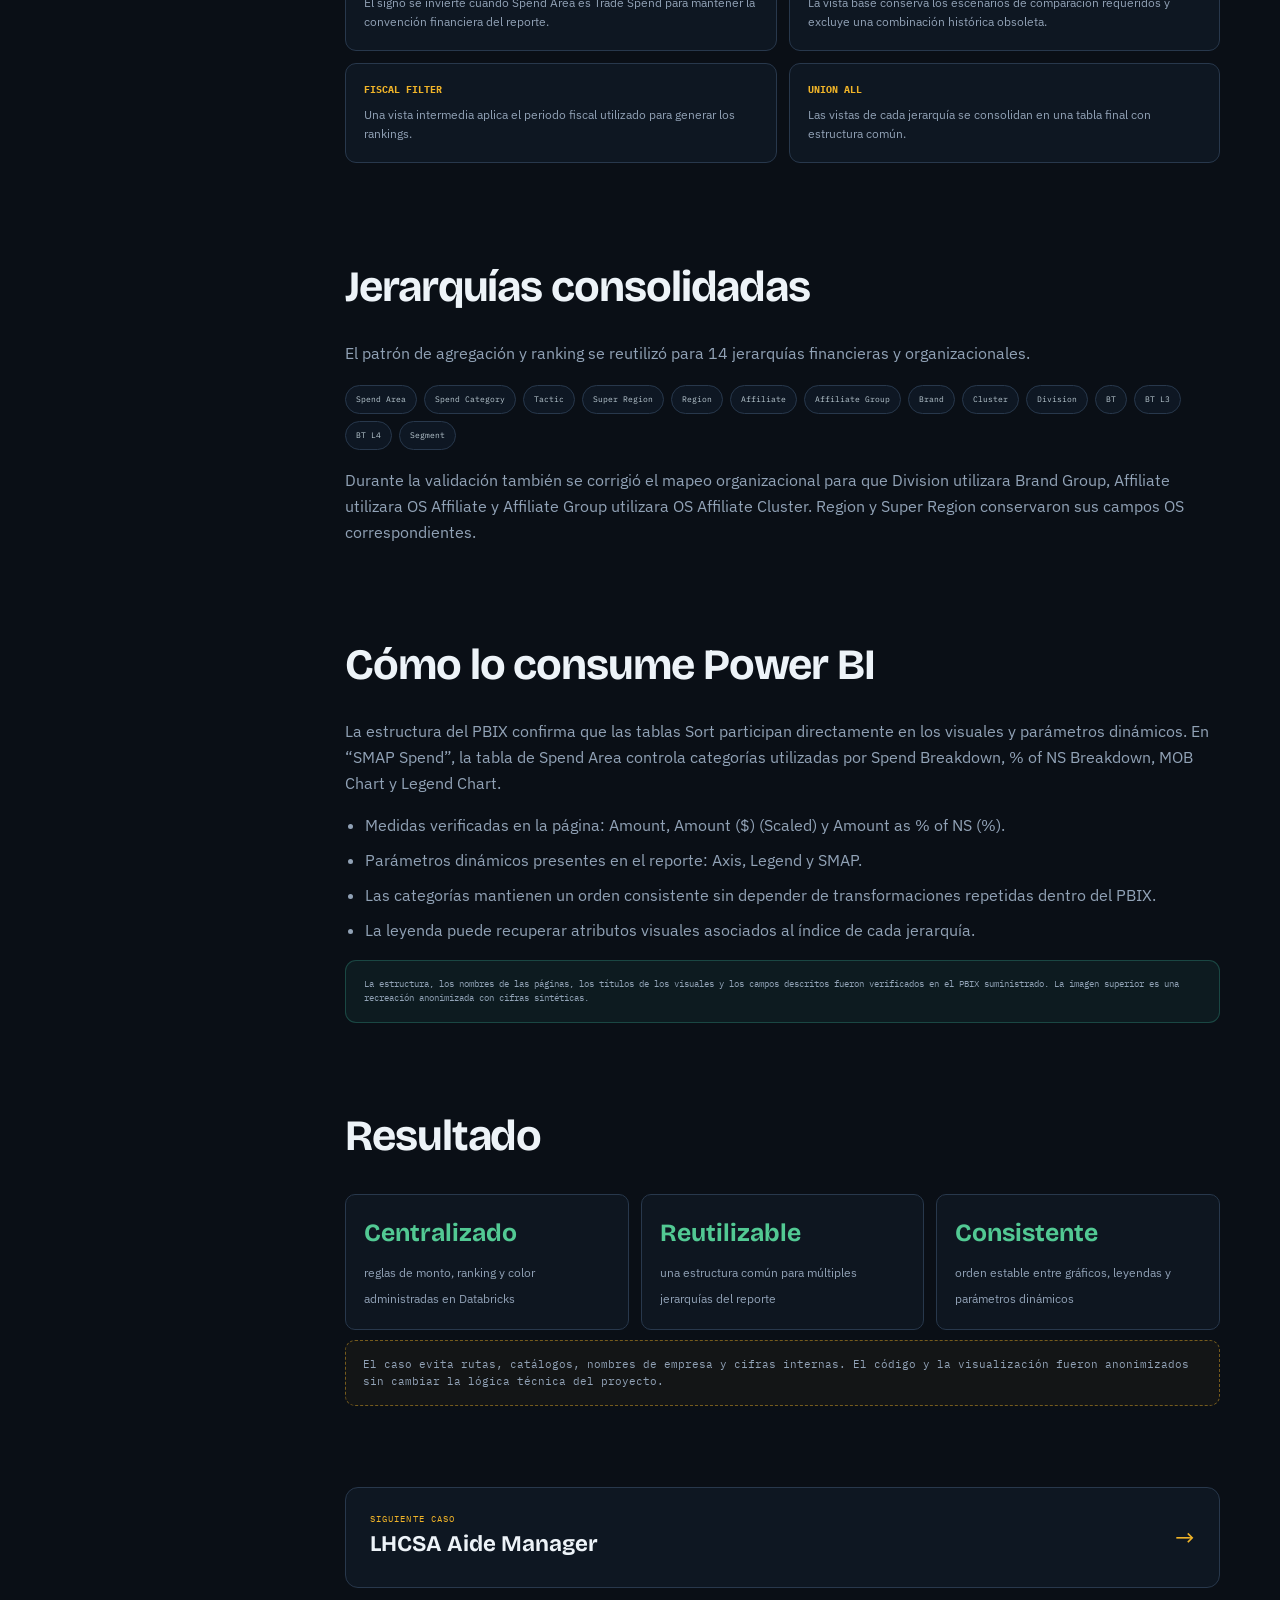
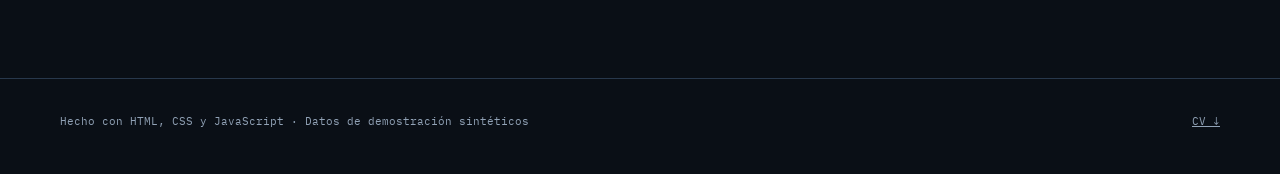
==== commit 42355837: "Add real SMAP and LHCSA portfolio cases" ====
--- a/case-studies/databricks-migration.html
+++ b/case-studies/databricks-migration.html
@@ -1,36 +1,312 @@
-<!doctype html><html lang="es"><head><meta charset="utf-8"><meta name="viewport" content="width=device-width,initial-scale=1"><meta name="description" content="Caso de estudio de migración de Power Query a Databricks."><meta name="theme-color" content="#0a0f16"><title>Migración de Power Query a Databricks — Josué González</title><link rel="preconnect" href="https://fonts.googleapis.com"><link rel="preconnect" href="https://fonts.gstatic.com" crossorigin><link href="https://fonts.googleapis.com/css2?family=Bricolage+Grotesque:opsz,wght@12..96,500;12..96,700;12..96,800&family=IBM+Plex+Mono:wght@400;500;600&family=IBM+Plex+Sans:wght@400;500;600&display=swap" rel="stylesheet"><link rel="stylesheet" href="../assets/css/styles.css"></head>
-<body data-title-es="Migración de Power Query a Databricks — Josué González" data-title-en="Power Query to Databricks migration — Josue Gonzalez">
-<header class="site-header"><div class="wrap nav"><a class="brand" href="../index.html">JG /</a><nav class="nav-links"><a href="../index.html#proyectos" data-i18n="nav.work">Proyectos</a><a href="../index.html#trayectoria" data-i18n="nav.path">Trayectoria</a><a href="../index.html#contacto" data-i18n="nav.contact">Contacto</a></nav><div class="lang" role="group" aria-label="Idioma"><button data-lang="es" aria-pressed="true">ES</button><button data-lang="en" aria-pressed="false">EN</button></div></div></header>
+<!doctype html>
+<html lang="es">
+<head>
+  <meta charset="utf-8">
+  <meta name="viewport" content="width=device-width,initial-scale=1">
+  <meta name="description" content="Caso real y anonimizado de migración de transformaciones SMAP desde Power Query hacia Databricks para consumo en Power BI.">
+  <meta name="theme-color" content="#0a0f16">
+  <title>SMAP Transformation Migration — Josué González</title>
+  <link rel="preconnect" href="https://fonts.googleapis.com">
+  <link rel="preconnect" href="https://fonts.gstatic.com" crossorigin>
+  <link href="https://fonts.googleapis.com/css2?family=Bricolage+Grotesque:opsz,wght@12..96,500;12..96,700;12..96,800&family=IBM+Plex+Mono:wght@400;500;600&family=IBM+Plex+Sans:wght@400;500;600&display=swap" rel="stylesheet">
+  <link rel="stylesheet" href="../assets/css/styles.css">
+</head>
+<body data-title-es="SMAP Transformation Migration — Josué González" data-title-en="SMAP Transformation Migration — Josue Gonzalez">
+<header class="site-header">
+  <div class="wrap nav">
+    <a class="brand" href="../index.html">JG /</a>
+    <nav class="nav-links">
+      <a href="../index.html#proyectos" data-i18n="nav.work">Proyectos</a>
+      <a href="../index.html#trayectoria" data-i18n="nav.path">Trayectoria</a>
+      <a href="../index.html#contacto" data-i18n="nav.contact">Contacto</a>
+    </nav>
+    <div class="lang" role="group" aria-label="Idioma">
+      <button data-lang="es" aria-pressed="true">ES</button>
+      <button data-lang="en" aria-pressed="false">EN</button>
+    </div>
+  </div>
+</header>
+
 <main>
-<section class="case-hero"><div class="wrap"><a class="back-link" href="../index.html#proyectos">← <span data-i18n="case.back">Volver a proyectos</span></a><p class="eyebrow" data-i18n="case.eyebrow">Caso 02 · Ingeniería de datos</p><h1 data-i18n="case.title">Migración de Power Query a Databricks</h1><p class="case-summary" data-i18n="case.summary">Rediseño de un flujo de datos para mover transformaciones de gran volumen hacia SQL y PySpark, reducir cuellos de botella y entregar a Power BI un modelo más limpio y escalable.</p><div class="case-meta"><span class="meta-pill">Databricks</span><span class="meta-pill">SQL</span><span class="meta-pill">PySpark</span><span class="meta-pill">Power Query</span><span class="meta-pill">Power BI</span></div></div></section>
-<section><div class="wrap case-cover reveal"><div style="width:100%;max-width:920px;position:relative"><div class="pipeline" style="max-width:none;grid-template-columns:1fr 70px 1fr 70px 1fr"><div class="node" style="padding:28px"><b>ANTES · POWER QUERY</b><span>Extracciones pesadas<br>joins locales<br>transformaciones repetidas</span></div><div class="pipe-arrow">→</div><div class="node" style="padding:28px;border-color:rgba(240,180,41,.55)"><b>DATABRICKS</b><span>SQL views<br>aggregate tables<br>PySpark hierarchy logic</span></div><div class="pipe-arrow">→</div><div class="node" style="padding:28px"><b>DESPUÉS · POWER BI</b><span>Modelo semántico liviano<br>medidas DAX<br>refresh confiable</span></div></div><div style="display:grid;grid-template-columns:repeat(3,1fr);gap:12px;margin-top:22px"><div class="outcome"><b>MM+</b><span>rows moved upstream</span></div><div class="outcome"><b>L1-L20</b><span>hierarchies flattened</span></div><div class="outcome"><b>1 flow</b><span>clear ownership by layer</span></div></div></div></div></section>
-<div class="wrap case-layout">
-<aside class="case-nav"><a href="#contexto" data-i18n="nav.context">Contexto</a><a href="#problema" data-i18n="nav.problem">Problema</a><a href="#diseno" data-i18n="nav.design">Diseño</a><a href="#jerarquias" data-i18n="nav.hierarchies">Jerarquías</a><a href="#calidad" data-i18n="nav.quality">Calidad</a><a href="#resultados" data-i18n="nav.results">Resultados</a></aside>
-<article class="case-content">
-<section id="contexto"><h2 data-i18n="context.title">Contexto</h2><p class="lead-card" data-i18n="context.lead">El reporte había crecido hasta depender de transformaciones de Power Query sobre datasets de millones de filas y más de una docena de dimensiones de negocio. El problema ya no era una fórmula lenta: era la ubicación de la lógica.</p><p data-i18n="context.p">Cada actualización obligaba a Power BI o Excel a descargar, combinar y transformar demasiado volumen. Esto hacía el flujo frágil, difícil de mantener y poco escalable.</p></section>
-<section id="problema"><h2 data-i18n="problem.title">Por qué el enfoque anterior no escalaba</h2><ul><li data-i18n="problem.1">Transformaciones repetidas en el cliente en lugar de una capa compartida.</li><li data-i18n="problem.2">Joins y agregaciones sobre millones de filas durante cada refresh.</li><li data-i18n="problem.3">Jerarquías financieras parent-child difíciles de consumir directamente.</li><li data-i18n="problem.4">Poca separación entre preparación de datos, modelo semántico y visualización.</li></ul></section>
-<section id="diseno"><h2 data-i18n="design.title">Rediseño por capas</h2><p data-i18n="design.p">La migración llevó la lógica pesada a Databricks y dejó Power Query para conexiones y ajustes livianos. Esto convirtió el flujo en una arquitectura con responsabilidades más claras.</p><div class="architecture"><div class="arch-box"><b>BRONZE / SOURCE</b><span>Raw financial facts<br>hierarchy metadata<br>mapping tables</span></div><div class="arch-arrow">→</div><div class="arch-box"><b>SILVER / LOGIC</b><span>Clean joins<br>standardized keys<br>flattened hierarchies</span></div><div class="arch-arrow">→</div><div class="arch-box"><b>GOLD / REPORTING</b><span>Aggregated facts<br>analysis-ready views<br>Power BI model</span></div></div><div class="code"><div class="code-head">SQL · illustrative aggregation view</div><pre><span class="kw">CREATE OR REPLACE VIEW</span> reporting.v_account_month <span class="kw">AS</span>
-<span class="kw">SELECT</span>
-  fiscal_month,
-  region,
-  account_id,
-  <span class="fn">SUM</span>(gross_sales) <span class="kw">AS</span> gross_sales,
-  <span class="fn">SUM</span>(net_sales) <span class="kw">AS</span> net_sales,
-  <span class="fn">SUM</span>(account_contribution) <span class="kw">AS</span> account_contribution
-<span class="kw">FROM</span> curated.financial_fact
-<span class="kw">GROUP BY</span> fiscal_month, region, account_id;</pre></div></section>
-<section id="jerarquias"><h2 data-i18n="hier.title">Transformación de jerarquías financieras</h2><p data-i18n="hier.p1">Las estructuras parent-child no eran ideales para filtros y matrices en Power BI. Se desarrolló lógica para recorrer la relación padre-hijo y producir columnas de nivel consistentes.</p><p data-i18n="hier.p2">El resultado fue una tabla plana L1-L20 que podía unirse a los hechos financieros y ofrecer drill-down estable en el modelo semántico.</p><div class="code"><div class="code-head">PySpark · illustrative hierarchy step</div><pre><span class="cm"># Build a level-based hierarchy table for reporting</span>
-levels = [<span class="str">"L1"</span>, <span class="str">"L2"</span>, <span class="str">"L3"</span>, <span class="str">"L4"</span>]
-result = base
-<span class="kw">for</span> level <span class="kw">in</span> levels:
-    result = result.join(
-        parent_lookup.alias(level),
-        result[<span class="str">"parent_id"</span>] == col(f<span class="str">"{level}.member_id"</span>),
-        <span class="str">"left"</span>
-    )</pre></div></section>
-<section id="calidad"><h2 data-i18n="quality.title">Controles de calidad</h2><p data-i18n="quality.p">Mover lógica a Databricks no era suficiente; había que demostrar que la nueva salida era equivalente y más confiable.</p><ul><li data-i18n="quality.1">Comparación de row counts por periodo y región.</li><li data-i18n="quality.2">Reconciliación de sumas antes y después de la migración.</li><li data-i18n="quality.3">Pruebas de claves huérfanas y miembros sin jerarquía.</li><li data-i18n="quality.4">Validación de granularidad para evitar duplicación en joins.</li></ul></section>
-<section id="resultados"><h2 data-i18n="results.title">Resultado</h2><div class="outcome-grid"><div class="outcome"><b>MM+</b><span data-i18n="results.1">filas transformadas en la capa de datos, no en el cliente</span></div><div class="outcome"><b>Menos carga</b><span data-i18n="results.2">para Power Query y el modelo de Power BI</span></div><div class="outcome"><b>Más control</b><span data-i18n="results.3">sobre reglas, jerarquías y pruebas de calidad</span></div></div><p class="confidential" data-i18n="results.note">El código mostrado es ilustrativo y no reproduce nombres, tablas ni lógica interna de la empresa.</p></section>
-<a class="next-case" href="operations-automation.html"><div><small data-i18n="next.label">Siguiente caso</small><b data-i18n="next.title">Sistema operacional en Excel y VBA</b></div><span>→</span></a>
-</article></div>
-</main><footer><div class="wrap footer-row"><span data-i18n="footer">Hecho con HTML, CSS y JavaScript · Datos de demostración sintéticos</span><a data-cv-link href="../cv/Josue_Gonzalez_CV_ES.pdf" download>CV ↓</a></div></footer>
-<script>window.PAGE_I18N={es:{'case.back':'Volver a proyectos','case.eyebrow':'Caso 02 · Ingeniería de datos','case.title':'Migración de Power Query a Databricks','case.summary':'Rediseño de un flujo de datos para mover transformaciones de gran volumen hacia SQL y PySpark, reducir cuellos de botella y entregar a Power BI un modelo más limpio y escalable.','nav.context':'Contexto','nav.problem':'Problema','nav.design':'Diseño','nav.hierarchies':'Jerarquías','nav.quality':'Calidad','nav.results':'Resultados','context.title':'Contexto','context.lead':'El reporte había crecido hasta depender de transformaciones de Power Query sobre datasets de millones de filas y más de una docena de dimensiones de negocio. El problema ya no era una fórmula lenta: era la ubicación de la lógica.','context.p':'Cada actualización obligaba a Power BI o Excel a descargar, combinar y transformar demasiado volumen. Esto hacía el flujo frágil, difícil de mantener y poco escalable.','problem.title':'Por qué el enfoque anterior no escalaba','problem.1':'Transformaciones repetidas en el cliente en lugar de una capa compartida.','problem.2':'Joins y agregaciones sobre millones de filas durante cada refresh.','problem.3':'Jerarquías financieras parent-child difíciles de consumir directamente.','problem.4':'Poca separación entre preparación de datos, modelo semántico y visualización.','design.title':'Rediseño por capas','design.p':'La migración llevó la lógica pesada a Databricks y dejó Power Query para conexiones y ajustes livianos. Esto convirtió el flujo en una arquitectura con responsabilidades más claras.','hier.title':'Transformación de jerarquías financieras','hier.p1':'Las estructuras parent-child no eran ideales para filtros y matrices en Power BI. Se desarrolló lógica para recorrer la relación padre-hijo y producir columnas de nivel consistentes.','hier.p2':'El resultado fue una tabla plana L1-L20 que podía unirse a los hechos financieros y ofrecer drill-down estable en el modelo semántico.','quality.title':'Controles de calidad','quality.p':'Mover lógica a Databricks no era suficiente; había que demostrar que la nueva salida era equivalente y más confiable.','quality.1':'Comparación de row counts por periodo y región.','quality.2':'Reconciliación de sumas antes y después de la migración.','quality.3':'Pruebas de claves huérfanas y miembros sin jerarquía.','quality.4':'Validación de granularidad para evitar duplicación en joins.','results.title':'Resultado','results.1':'filas transformadas en la capa de datos, no en el cliente','results.2':'para Power Query y el modelo de Power BI','results.3':'sobre reglas, jerarquías y pruebas de calidad','results.note':'El código mostrado es ilustrativo y no reproduce nombres, tablas ni lógica interna de la empresa.','next.label':'Siguiente caso','next.title':'Sistema operacional en Excel y VBA'},en:{'case.back':'Back to projects','case.eyebrow':'Case 02 · Data engineering','case.title':'Power Query to Databricks migration','case.summary':'A data-flow redesign moving high-volume transformations into SQL and PySpark, reducing bottlenecks and delivering a cleaner, more scalable model to Power BI.','nav.context':'Context','nav.problem':'Problem','nav.design':'Design','nav.hierarchies':'Hierarchies','nav.quality':'Quality','nav.results':'Outcomes','context.title':'Context','context.lead':'The report had grown to depend on Power Query transformations over multi-million-row datasets and more than a dozen business dimensions. The problem was no longer one slow formula: it was where the logic lived.','context.p':'Every refresh forced Power BI or Excel to download, combine and transform too much volume, making the flow fragile, hard to maintain and difficult to scale.','problem.title':'Why the previous approach did not scale','problem.1':'Repeated client-side transformations instead of a shared data layer.','problem.2':'Joins and aggregations over millions of rows during each refresh.','problem.3':'Parent-child financial hierarchies that were difficult to consume directly.','problem.4':'Limited separation between data preparation, semantic modeling and visualization.','design.title':'Layered redesign','design.p':'The migration moved heavy logic into Databricks and kept Power Query for connections and lightweight adjustments, creating clearer ownership by layer.','hier.title':'Financial hierarchy transformation','hier.p1':'Parent-child structures were not ideal for Power BI filters and matrices. Logic was developed to traverse the relationship and produce consistent level columns.','hier.p2':'The output was a flat L1-L20 table that could join to financial facts and support stable drill-down in the semantic model.','quality.title':'Quality controls','quality.p':'Moving logic into Databricks was not enough; the new output had to be proven equivalent and more trustworthy.','quality.1':'Row-count comparison by period and region.','quality.2':'Reconciliation of sums before and after migration.','quality.3':'Tests for orphan keys and hierarchy members.','quality.4':'Grain validation to prevent duplication through joins.','results.title':'Outcome','results.1':'rows transformed in the data layer instead of the client','results.2':'for Power Query and the Power BI model','results.3':'over rules, hierarchies and quality testing','results.note':'The code shown is illustrative and does not reproduce internal company names, tables or logic.','next.label':'Next case','next.title':'Operational Excel and VBA system'}};</script><script src="../assets/js/main.js"></script></body></html>
+  <section class="case-hero">
+    <div class="wrap">
+      <a class="back-link" href="../index.html#proyectos">← <span data-i18n="case.back">Volver a proyectos</span></a>
+      <p class="eyebrow" data-i18n="case.eyebrow">Caso 02 · Databricks & Power BI</p>
+      <h1 data-i18n="case.title">SMAP Transformation Migration</h1>
+      <p class="case-summary" data-i18n="case.summary">Migración de la lógica que preparaba, agregaba y ordenaba jerarquías de gasto en Power Query hacia Databricks, entregando a Power BI una tabla consolidada y reutilizable.</p>
+      <div class="case-meta">
+        <span class="meta-pill">Databricks SQL</span>
+        <span class="meta-pill">Power Query</span>
+        <span class="meta-pill">Power BI</span>
+        <span class="meta-pill">Window Functions</span>
+        <span class="meta-pill">Data Modeling</span>
+      </div>
+    </div>
+  </section>
+
+  <section>
+    <div class="wrap case-cover reveal">
+      <div class="smap-report" aria-label="Recreación anonimizada de la página SMAP Spend">
+        <div class="smap-report-head">
+          <h3>SMAP Spend</h3>
+          <span>ANONYMIZED RECREATION · SYNTHETIC VALUES</span>
+        </div>
+        <div class="smap-report-filters">
+          <span>FY26</span><span>Estimate</span><span>USD</span><span>Spend Area</span><span>All Regions</span>
+        </div>
+        <div class="smap-report-grid">
+          <div class="smap-panel">
+            <h4>Spend Breakdown</h4>
+            <div class="smap-bars">
+              <div><i style="--h:88%"></i></div>
+              <div><i style="--h:62%"></i></div>
+              <div><i style="--h:47%"></i></div>
+              <div><i style="--h:35%"></i></div>
+              <div><i style="--h:25%"></i></div>
+            </div>
+          </div>
+          <div class="smap-panel">
+            <h4>% of NS Breakdown · MOB Chart</h4>
+            <div class="smap-stack">
+              <div style="--h:91%"><i></i><i></i><i></i></div>
+              <div style="--h:74%"><i></i><i></i><i></i></div>
+              <div style="--h:63%"><i></i><i></i><i></i></div>
+              <div style="--h:82%"><i></i><i></i><i></i></div>
+            </div>
+          </div>
+          <div class="smap-panel">
+            <h4>Legend Chart</h4>
+            <div class="smap-legend">
+              <span>Trade Spend</span>
+              <span>Selling</span>
+              <span>Advertising</span>
+              <span>Promotion</span>
+              <span>Store Operations</span>
+            </div>
+          </div>
+        </div>
+        <div class="smap-report-note">REPORT STRUCTURE VERIFIED IN THE PROVIDED PBIX</div>
+      </div>
+    </div>
+  </section>
+
+  <div class="wrap case-layout">
+    <aside class="case-nav">
+      <a href="#contexto" data-i18n="nav.context">Contexto</a>
+      <a href="#origen" data-i18n="nav.origin">Lógica original</a>
+      <a href="#migracion" data-i18n="nav.migration">Migración</a>
+      <a href="#jerarquias" data-i18n="nav.hierarchies">Jerarquías</a>
+      <a href="#powerbi" data-i18n="nav.powerbi">Consumo en Power BI</a>
+      <a href="#resultado" data-i18n="nav.result">Resultado</a>
+    </aside>
+
+    <article class="case-content">
+      <section id="contexto">
+        <h2 data-i18n="context.title">Contexto del reporte</h2>
+        <p class="lead-card" data-i18n="context.lead">El PBIX real contiene 12 páginas. La página “SMAP Spend” combina filtros, parámetros dinámicos, gráficos de gasto, análisis como porcentaje de Net Sales y una leyenda controlada por tablas de ordenamiento.</p>
+        <p data-i18n="context.p">Las transformaciones que determinaban el monto, el orden de las categorías y sus atributos visuales estaban repartidas en Power Query. El objetivo fue llevar esa lógica a Databricks para que el reporte consumiera una salida ya preparada.</p>
+
+        <div class="fact-grid">
+          <div class="fact"><b>12</b><span data-i18n="facts.1">páginas configuradas en el PBIX analizado</span></div>
+          <div class="fact"><b>24</b><span data-i18n="facts.2">elementos configurados en la página SMAP Spend</span></div>
+          <div class="fact"><b>14</b><span data-i18n="facts.3">jerarquías incluidas en la tabla final de ordenamiento</span></div>
+        </div>
+      </section>
+
+      <section id="origen">
+        <h2 data-i18n="origin.title">Qué hacía Power Query</h2>
+        <p data-i18n="origin.p">Para cada jerarquía, el flujo repetía el mismo patrón: combinar la tabla de hechos con la dimensión correspondiente, agrupar el monto, ordenar de mayor a menor, agregar un índice y relacionar ese índice con una tabla de colores.</p>
+
+        <div class="rule-grid">
+          <div class="rule-card">
+            <b>MERGE + GROUP BY</b>
+            <p data-i18n="origin.1">Combinación con la dimensión SMAP y suma del monto convertido por categoría.</p>
+          </div>
+          <div class="rule-card">
+            <b>SORT + INDEX</b>
+            <p data-i18n="origin.2">Ranking descendente para mantener un orden consistente en los visuales.</p>
+          </div>
+          <div class="rule-card">
+            <b>COLOR MAPPING</b>
+            <p data-i18n="origin.3">Asignación de color y color de texto mediante el nivel del índice.</p>
+          </div>
+          <div class="rule-card">
+            <b>REPEATED QUERIES</b>
+            <p data-i18n="origin.4">La misma transformación se replicaba para múltiples dimensiones y jerarquías.</p>
+          </div>
+        </div>
+      </section>
+
+      <section id="migracion">
+        <h2 data-i18n="migration.title">Diseño de la migración</h2>
+        <p data-i18n="migration.p">La migración reconstruyó el flujo por capas en Databricks. Los nombres que se muestran a continuación están anonimizados, pero conservan la lógica implementada.</p>
+
+        <div class="architecture">
+          <div class="arch-box"><b>FACT TEMP</b><span data-i18n="migration.arch1">Hechos + escenarios + jerarquía SMAP</span></div>
+          <div class="arch-arrow">→</div>
+          <div class="arch-box"><b>SORT FACT</b><span data-i18n="migration.arch2">Reglas de negocio y periodo fiscal</span></div>
+          <div class="arch-arrow">→</div>
+          <div class="arch-box"><b>RANKED VIEWS</b><span data-i18n="migration.arch3">Agregación, índice y atributos visuales</span></div>
+          <div class="arch-arrow">→</div>
+          <div class="arch-box"><b>FINAL SORT TABLE</b><span data-i18n="migration.arch4">Salida consolidada para Power BI</span></div>
+        </div>
+
+        <div class="code">
+          <div class="code-head">Databricks SQL · lógica anonimizada</div>
+          <pre><span class="kw">CREATE OR REPLACE VIEW</span> analytics.smap_sort_spend_area <span class="kw">AS</span>
+<span class="kw">WITH</span> ranked <span class="kw">AS</span> (
+  <span class="kw">SELECT</span>
+    hierarchy.<span class="str">spend_area</span>,
+    <span class="fn">SUM</span>(
+      <span class="kw">CASE WHEN</span> hierarchy.spend_area = <span class="str">'Trade Spend'</span>
+           <span class="kw">THEN</span> -fact.amount
+           <span class="kw">ELSE</span> fact.amount
+      <span class="kw">END</span>
+    ) <span class="kw">AS</span> amount,
+    <span class="fn">ROW_NUMBER</span>() <span class="kw">OVER</span> (
+      <span class="kw">ORDER BY</span> <span class="fn">SUM</span>(converted_amount) <span class="kw">DESC</span>
+    ) <span class="kw">AS</span> sort_index
+  <span class="kw">FROM</span> analytics.sort_fact fact
+  <span class="kw">JOIN</span> finance.smap_hierarchy hierarchy
+    <span class="kw">ON</span> fact.hierarchy_key = hierarchy.hierarchy_key
+  <span class="kw">GROUP BY</span> hierarchy.spend_area
+)
+<span class="kw">SELECT</span> ranked.*, colors.hex_color, colors.text_color
+<span class="kw">FROM</span> ranked
+<span class="kw">LEFT JOIN</span> analytics.color_mapping colors
+  <span class="kw">ON</span> ranked.sort_index = colors.level;</pre>
+        </div>
+
+        <div class="rule-grid">
+          <div class="rule-card">
+            <b>CONVERTED AMOUNT</b>
+            <p data-i18n="migration.1">El signo se invierte cuando Spend Area es Trade Spend para mantener la convención financiera del reporte.</p>
+          </div>
+          <div class="rule-card">
+            <b>SCENARIO FILTER</b>
+            <p data-i18n="migration.2">La vista base conserva los escenarios de comparación requeridos y excluye una combinación histórica obsoleta.</p>
+          </div>
+          <div class="rule-card">
+            <b>FISCAL FILTER</b>
+            <p data-i18n="migration.3">Una vista intermedia aplica el periodo fiscal utilizado para generar los rankings.</p>
+          </div>
+          <div class="rule-card">
+            <b>UNION ALL</b>
+            <p data-i18n="migration.4">Las vistas de cada jerarquía se consolidan en una tabla final con estructura común.</p>
+          </div>
+        </div>
+      </section>
+
+      <section id="jerarquias">
+        <h2 data-i18n="hier.title">Jerarquías consolidadas</h2>
+        <p data-i18n="hier.p">El patrón de agregación y ranking se reutilizó para 14 jerarquías financieras y organizacionales.</p>
+        <div class="hierarchy-cloud">
+          <span>Spend Area</span><span>Spend Category</span><span>Tactic</span>
+          <span>Super Region</span><span>Region</span><span>Affiliate</span>
+          <span>Affiliate Group</span><span>Brand</span><span>Cluster</span>
+          <span>Division</span><span>BT</span><span>BT L3</span>
+          <span>BT L4</span><span>Segment</span>
+        </div>
+
+        <p data-i18n="hier.iteration">Durante la validación también se corrigió el mapeo organizacional para que Division utilizara Brand Group, Affiliate utilizara OS Affiliate y Affiliate Group utilizara OS Affiliate Cluster. Region y Super Region conservaron sus campos OS correspondientes.</p>
+      </section>
+
+      <section id="powerbi">
+        <h2 data-i18n="powerbi.title">Cómo lo consume Power BI</h2>
+        <p data-i18n="powerbi.p">La estructura del PBIX confirma que las tablas Sort participan directamente en los visuales y parámetros dinámicos. En “SMAP Spend”, la tabla de Spend Area controla categorías utilizadas por Spend Breakdown, % of NS Breakdown, MOB Chart y Legend Chart.</p>
+        <ul>
+          <li data-i18n="powerbi.1">Medidas verificadas en la página: Amount, Amount ($) (Scaled) y Amount as % of NS (%).</li>
+          <li data-i18n="powerbi.2">Parámetros dinámicos presentes en el reporte: Axis, Legend y SMAP.</li>
+          <li data-i18n="powerbi.3">Las categorías mantienen un orden consistente sin depender de transformaciones repetidas dentro del PBIX.</li>
+          <li data-i18n="powerbi.4">La leyenda puede recuperar atributos visuales asociados al índice de cada jerarquía.</li>
+        </ul>
+        <p class="real-proof" data-i18n="powerbi.note">La estructura, los nombres de las páginas, los títulos de los visuales y los campos descritos fueron verificados en el PBIX suministrado. La imagen superior es una recreación anonimizada con cifras sintéticas.</p>
+      </section>
+
+      <section id="resultado">
+        <h2 data-i18n="result.title">Resultado</h2>
+        <div class="outcome-grid">
+          <div class="outcome"><b>Centralizado</b><span data-i18n="result.1">reglas de monto, ranking y color administradas en Databricks</span></div>
+          <div class="outcome"><b>Reutilizable</b><span data-i18n="result.2">una estructura común para múltiples jerarquías del reporte</span></div>
+          <div class="outcome"><b>Consistente</b><span data-i18n="result.3">orden estable entre gráficos, leyendas y parámetros dinámicos</span></div>
+        </div>
+        <p class="confidential" data-i18n="result.note">El caso evita rutas, catálogos, nombres de empresa y cifras internas. El código y la visualización fueron anonimizados sin cambiar la lógica técnica del proyecto.</p>
+      </section>
+
+      <a class="next-case" href="operations-automation.html">
+        <div>
+          <small data-i18n="next.label">Siguiente caso</small>
+          <b data-i18n="next.title">LHCSA Aide Manager</b>
+        </div>
+        <span>→</span>
+      </a>
+    </article>
+  </div>
+</main>
+
+<footer>
+  <div class="wrap footer-row">
+    <span data-i18n="footer">Hecho con HTML, CSS y JavaScript · Datos de demostración sintéticos</span>
+    <a data-cv-link href="../cv/Josue_Gonzalez_CV_ES.pdf" download>CV ↓</a>
+  </div>
+</footer>
+
+<script>
+window.PAGE_I18N={
+es:{
+  'case.back':'Volver a proyectos',
+  'case.eyebrow':'Caso 02 · Databricks & Power BI',
+  'case.title':'SMAP Transformation Migration',
+  'case.summary':'Migración de la lógica que preparaba, agregaba y ordenaba jerarquías de gasto en Power Query hacia Databricks, entregando a Power BI una tabla consolidada y reutilizable.',
+  'nav.context':'Contexto','nav.origin':'Lógica original','nav.migration':'Migración','nav.hierarchies':'Jerarquías','nav.powerbi':'Consumo en Power BI','nav.result':'Resultado',
+  'context.title':'Contexto del reporte',
+  'context.lead':'El PBIX real contiene 12 páginas. La página “SMAP Spend” combina filtros, parámetros dinámicos, gráficos de gasto, análisis como porcentaje de Net Sales y una leyenda controlada por tablas de ordenamiento.',
+  'context.p':'Las transformaciones que determinaban el monto, el orden de las categorías y sus atributos visuales estaban repartidas en Power Query. El objetivo fue llevar esa lógica a Databricks para que el reporte consumiera una salida ya preparada.',
+  'facts.1':'páginas configuradas en el PBIX analizado','facts.2':'elementos configurados en la página SMAP Spend','facts.3':'jerarquías incluidas en la tabla final de ordenamiento',
+  'origin.title':'Qué hacía Power Query',
+  'origin.p':'Para cada jerarquía, el flujo repetía el mismo patrón: combinar la tabla de hechos con la dimensión correspondiente, agrupar el monto, ordenar de mayor a menor, agregar un índice y relacionar ese índice con una tabla de colores.',
+  'origin.1':'Combinación con la dimensión SMAP y suma del monto convertido por categoría.','origin.2':'Ranking descendente para mantener un orden consistente en los visuales.','origin.3':'Asignación de color y color de texto mediante el nivel del índice.','origin.4':'La misma transformación se replicaba para múltiples dimensiones y jerarquías.',
+  'migration.title':'Diseño de la migración',
+  'migration.p':'La migración reconstruyó el flujo por capas en Databricks. Los nombres que se muestran a continuación están anonimizados, pero conservan la lógica implementada.',
+  'migration.arch1':'Hechos + escenarios + jerarquía SMAP','migration.arch2':'Reglas de negocio y periodo fiscal','migration.arch3':'Agregación, índice y atributos visuales','migration.arch4':'Salida consolidada para Power BI',
+  'migration.1':'El signo se invierte cuando Spend Area es Trade Spend para mantener la convención financiera del reporte.','migration.2':'La vista base conserva los escenarios de comparación requeridos y excluye una combinación histórica obsoleta.','migration.3':'Una vista intermedia aplica el periodo fiscal utilizado para generar los rankings.','migration.4':'Las vistas de cada jerarquía se consolidan en una tabla final con estructura común.',
+  'hier.title':'Jerarquías consolidadas','hier.p':'El patrón de agregación y ranking se reutilizó para 14 jerarquías financieras y organizacionales.','hier.iteration':'Durante la validación también se corrigió el mapeo organizacional para que Division utilizara Brand Group, Affiliate utilizara OS Affiliate y Affiliate Group utilizara OS Affiliate Cluster. Region y Super Region conservaron sus campos OS correspondientes.',
+  'powerbi.title':'Cómo lo consume Power BI',
+  'powerbi.p':'La estructura del PBIX confirma que las tablas Sort participan directamente en los visuales y parámetros dinámicos. En “SMAP Spend”, la tabla de Spend Area controla categorías utilizadas por Spend Breakdown, % of NS Breakdown, MOB Chart y Legend Chart.',
+  'powerbi.1':'Medidas verificadas en la página: Amount, Amount ($) (Scaled) y Amount as % of NS (%).','powerbi.2':'Parámetros dinámicos presentes en el reporte: Axis, Legend y SMAP.','powerbi.3':'Las categorías mantienen un orden consistente sin depender de transformaciones repetidas dentro del PBIX.','powerbi.4':'La leyenda puede recuperar atributos visuales asociados al índice de cada jerarquía.',
+  'powerbi.note':'La estructura, los nombres de las páginas, los títulos de los visuales y los campos descritos fueron verificados en el PBIX suministrado. La imagen superior es una recreación anonimizada con cifras sintéticas.',
+  'result.title':'Resultado','result.1':'reglas de monto, ranking y color administradas en Databricks','result.2':'una estructura común para múltiples jerarquías del reporte','result.3':'orden estable entre gráficos, leyendas y parámetros dinámicos',
+  'result.note':'El caso evita rutas, catálogos, nombres de empresa y cifras internas. El código y la visualización fueron anonimizados sin cambiar la lógica técnica del proyecto.',
+  'next.label':'Siguiente caso','next.title':'LHCSA Aide Manager'
+},
+en:{
+  'case.back':'Back to projects',
+  'case.eyebrow':'Case 02 · Databricks & Power BI',
+  'case.title':'SMAP Transformation Migration',
+  'case.summary':'Migration of the logic that prepared, aggregated and ranked spend hierarchies in Power Query into Databricks, delivering one consolidated and reusable table to Power BI.',
+  'nav.context':'Context','nav.origin':'Original logic','nav.migration':'Migration','nav.hierarchies':'Hierarchies','nav.powerbi':'Power BI consumption','nav.result':'Outcome',
+  'context.title':'Report context',
+  'context.lead':'The real PBIX contains 12 pages. The “SMAP Spend” page combines filters, dynamic parameters, spend charts, Net Sales percentage analysis and a legend controlled by sorting tables.',
+  'context.p':'The transformations defining amount, category order and visual attributes were distributed across Power Query. The goal was to move that logic into Databricks so the report could consume a prepared output.',
+  'facts.1':'pages configured in the analyzed PBIX','facts.2':'elements configured on the SMAP Spend page','facts.3':'hierarchies included in the final sorting table',
+  'origin.title':'What Power Query was doing',
+  'origin.p':'For each hierarchy, the flow repeated the same pattern: merge the fact table with the relevant dimension, aggregate the amount, sort descending, add an index and relate that index to a color table.',
+  'origin.1':'Merge with the SMAP dimension and aggregate converted amount by category.','origin.2':'Descending ranking to preserve consistent order across visuals.','origin.3':'Color and text-color assignment through the ranking level.','origin.4':'The same transformation was repeated across multiple dimensions and hierarchies.',
+  'migration.title':'Migration design',
+  'migration.p':'The migration rebuilt the flow as layered Databricks logic. The names shown below are anonymized while preserving the implemented logic.',
+  'migration.arch1':'Facts + scenarios + SMAP hierarchy','migration.arch2':'Business rules and fiscal period','migration.arch3':'Aggregation, index and visual attributes','migration.arch4':'Consolidated output for Power BI',
+  'migration.1':'The sign is reversed when Spend Area is Trade Spend to preserve the report’s financial convention.','migration.2':'The base view retains the required comparison scenarios and excludes one obsolete historical combination.','migration.3':'An intermediate view applies the fiscal period used to produce the rankings.','migration.4':'The hierarchy views are consolidated into one final table with a common structure.',
+  'hier.title':'Consolidated hierarchies','hier.p':'The aggregation and ranking pattern was reused across 14 financial and organizational hierarchies.','hier.iteration':'During validation, the organizational mapping was also corrected so Division used Brand Group, Affiliate used OS Affiliate and Affiliate Group used OS Affiliate Cluster. Region and Super Region retained their corresponding OS fields.',
+  'powerbi.title':'How Power BI consumes it',
+  'powerbi.p':'The PBIX structure confirms that the Sort tables participate directly in visuals and dynamic parameters. On “SMAP Spend”, the Spend Area sorting table controls categories used by Spend Breakdown, % of NS Breakdown, MOB Chart and Legend Chart.',
+  'powerbi.1':'Measures verified on the page: Amount, Amount ($) (Scaled) and Amount as % of NS (%).','powerbi.2':'Dynamic parameters present in the report: Axis, Legend and SMAP.','powerbi.3':'Categories maintain consistent order without relying on repeated transformations inside the PBIX.','powerbi.4':'The legend can retrieve visual attributes associated with each hierarchy index.',
+  'powerbi.note':'The structure, page names, visual titles and fields described were verified in the provided PBIX. The image above is an anonymized recreation using synthetic figures.',
+  'result.title':'Outcome','result.1':'amount, ranking and color rules managed in Databricks','result.2':'one common structure across multiple report hierarchies','result.3':'stable ordering across charts, legends and dynamic parameters',
+  'result.note':'The case omits internal paths, catalogs, company names and figures. The code and visualization were anonymized without changing the project’s technical logic.',
+  'next.label':'Next case','next.title':'LHCSA Aide Manager'
+}
+};
+</script>
+<script src="../assets/js/main.js"></script>
+</body>
+</html>
--- a/assets/css/styles.css
+++ b/assets/css/styles.css
@@ -170,3 +170,129 @@
 @media(max-width:480px){.metric-grid{grid-template-columns:1fr}.metric-item{border-right:0!important;border-bottom:1px solid var(--line)}.metric-item:last-child{border-bottom:0}.hero-visual{min-height:360px}.dash-body{padding:11px}.visual-kpis{grid-template-columns:repeat(2,1fr)}.visual-kpi:nth-child(3){display:none}.spark{height:90px}.float-card{display:none}.demo-kpis{grid-template-columns:1fr 1fr}.case-meta{gap:6px}}
 @media(prefers-reduced-motion:reduce){*{scroll-behavior:auto!important;animation:none!important;transition:none!important}.reveal{opacity:1;transform:none}}
 @media print{.site-header,.actions,.case-nav,.demo-toolbar,footer{display:none!important}body{background:#fff;color:#111}.wrap{width:100%}.section,.case-content section{padding:20px 0}.project-card,.stack-card,.contact-card,.case-cover,.demo-shell{border-color:#ccc;background:#fff;box-shadow:none}.muted,p,li{color:#333!important}}
+
+
+/* Real-project evidence */
+.real-project-visual{gap:14px;align-content:center}
+.real-project-visual img{position:relative;z-index:1;display:block;max-width:100%;max-height:330px;width:auto;height:auto;object-fit:contain;border-radius:10px;border:1px solid rgba(255,255,255,.12);box-shadow:0 18px 45px rgba(0,0,0,.35)}
+.real-project-label{position:relative;z-index:1;font-family:var(--mono);font-size:8px;letter-spacing:.13em;color:var(--accent);text-align:center}
+.case-screenshot{position:relative;z-index:1;display:block;max-width:100%;max-height:720px;width:auto;height:auto;object-fit:contain;border:1px solid rgba(255,255,255,.13);border-radius:13px;box-shadow:0 22px 55px rgba(0,0,0,.38)}
+.evidence-grid{display:grid;grid-template-columns:1.25fr .75fr;gap:18px;margin:24px 0}
+.evidence-card{border:1px solid var(--line);border-radius:13px;background:rgba(17,27,40,.72);padding:18px;overflow:hidden}
+.evidence-card img{display:block;width:100%;height:auto;border-radius:8px;border:1px solid var(--line-soft)}
+.evidence-card h3{margin:15px 0 7px!important;font-size:1rem!important}
+.evidence-card p{font-size:12.5px;margin:0}
+.fact-grid{display:grid;grid-template-columns:repeat(3,1fr);gap:10px;margin:24px 0}
+.fact{border:1px solid var(--line);border-radius:11px;background:rgba(17,27,40,.72);padding:18px}
+.fact b{display:block;font-family:var(--display);font-size:1.75rem;color:var(--accent)}
+.fact span{display:block;color:var(--muted);font-size:12px;margin-top:5px}
+.prototype-note{border:1px solid rgba(240,180,41,.25);background:rgba(240,180,41,.07);border-radius:11px;padding:16px 18px;font-family:var(--mono);font-size:10px;color:#d8c184}
+@media(max-width:720px){.evidence-grid,.fact-grid{grid-template-columns:1fr}.case-screenshot{max-height:610px}.real-project-visual img{max-height:300px}}
+
+
+/* SMAP real-project recreation */
+.smap-card-visual{align-content:center}
+.smap-mini,.smap-report{
+  position:relative;z-index:1;width:100%;overflow:hidden;
+  border:1px solid rgba(255,255,255,.16);border-radius:13px;
+  background:#eef2f5;color:#173044;box-shadow:0 18px 45px rgba(0,0,0,.34);
+  font-family:var(--sans)
+}
+.smap-mini{max-width:480px;padding:13px}
+.smap-mini-head,.smap-report-head{
+  display:flex;align-items:center;justify-content:space-between;
+  background:#073e61;color:#fff;padding:10px 13px;border-radius:8px 8px 3px 3px
+}
+.smap-mini-head b,.smap-report-head h3{font-family:var(--display);letter-spacing:.04em;margin:0}
+.smap-mini-head span,.smap-report-head span{
+  font-family:var(--mono);font-size:7px;letter-spacing:.12em;color:#b7d6e7
+}
+.smap-mini-filters,.smap-report-filters{
+  display:flex;gap:7px;padding:10px 0
+}
+.smap-mini-filters span,.smap-report-filters span{
+  border:1px solid #c9d4dc;background:#fff;border-radius:5px;
+  padding:5px 8px;font-family:var(--mono);font-size:7px;color:#516572
+}
+.smap-mini-grid{display:grid;grid-template-columns:1.1fr 1fr;gap:8px}
+.smap-mini-chart,.smap-mini-legend,.smap-panel{
+  background:#fff;border:1px solid #d8e0e5;border-radius:6px;padding:9px
+}
+.smap-mini-chart strong,.smap-panel h4{
+  display:block;color:#064064;font-size:8px;text-align:center;margin:0 0 8px
+}
+.mini-bars{height:75px;display:flex;align-items:flex-end;justify-content:space-around;gap:5px;border-bottom:1px solid #cbd5db}
+.mini-bars i{
+  width:13%;height:var(--h);display:block;border-radius:2px 2px 0 0;
+  background:linear-gradient(180deg,#0e7594,#0a496c)
+}
+.mini-lines{height:75px;display:flex;align-items:center;justify-content:space-around;gap:5px;position:relative}
+.mini-lines:before{
+  content:"";position:absolute;left:4px;right:4px;top:41%;height:1px;
+  background:#8aa4b4;transform:rotate(-8deg);transform-origin:center
+}
+.mini-lines i{width:7px;height:7px;border-radius:50%;background:#0b6686;position:relative;z-index:1}
+.mini-lines i:nth-child(1){transform:translateY(18px)}
+.mini-lines i:nth-child(2){transform:translateY(5px)}
+.mini-lines i:nth-child(3){transform:translateY(12px)}
+.mini-lines i:nth-child(4){transform:translateY(-8px)}
+.mini-lines i:nth-child(5){transform:translateY(-18px)}
+.smap-mini-legend{
+  grid-column:1/-1;display:grid;grid-template-columns:repeat(4,1fr);gap:5px
+}
+.smap-mini-legend span{
+  font-size:6.5px;color:#47606f;border-left:5px solid #0b6686;padding-left:5px
+}
+.smap-report{max-width:1050px;padding:16px}
+.smap-report-head{padding:13px 16px}
+.smap-report-head h3{font-size:20px;color:#fff}
+.smap-report-filters{padding:12px 0}
+.smap-report-filters span{font-size:9px;padding:7px 10px}
+.smap-report-grid{display:grid;grid-template-columns:1.1fr 1fr .55fr;gap:12px}
+.smap-panel{min-height:225px;padding:13px}
+.smap-panel h4{font-size:11px;margin-bottom:13px}
+.smap-bars{height:170px;display:flex;align-items:flex-end;gap:9px;border-bottom:1px solid #ccd6dd;padding:0 7px}
+.smap-bars div{flex:1;display:flex;align-items:flex-end;justify-content:center;height:100%}
+.smap-bars i{display:block;width:70%;height:var(--h);border-radius:3px 3px 0 0;background:linear-gradient(180deg,#107a99,#073f63)}
+.smap-bars small{position:absolute;transform:translateY(18px);font-size:7px;color:#71828d}
+.smap-stack{display:flex;height:165px;align-items:flex-end;gap:10px;border-bottom:1px solid #ccd6dd;padding:0 8px}
+.smap-stack div{flex:1;display:flex;flex-direction:column-reverse;height:var(--h);border-radius:3px 3px 0 0;overflow:hidden}
+.smap-stack i:nth-child(1){height:45%;background:#073f63}
+.smap-stack i:nth-child(2){height:32%;background:#0e7594}
+.smap-stack i:nth-child(3){height:23%;background:#8aadb9}
+.smap-legend{display:flex;flex-direction:column;gap:8px}
+.smap-legend span{border-left:7px solid #0b6686;padding:6px 7px;background:#f5f8fa;border-radius:3px;font-size:8px;color:#405766}
+.smap-legend span:nth-child(2){border-color:#0e7594}
+.smap-legend span:nth-child(3){border-color:#7399a8}
+.smap-legend span:nth-child(4){border-color:#adc2ca}
+.smap-legend span:nth-child(5){border-color:#416f84}
+.smap-report-note{
+  margin-top:12px;text-align:right;font-family:var(--mono);font-size:8px;
+  letter-spacing:.11em;color:#647986
+}
+.rule-grid{display:grid;grid-template-columns:repeat(2,1fr);gap:12px;margin:20px 0}
+.rule-card{border:1px solid var(--line);border-radius:11px;background:rgba(17,27,40,.72);padding:18px}
+.rule-card b{display:block;color:var(--accent);font-family:var(--mono);font-size:10px;margin-bottom:7px}
+.rule-card p{margin:0;font-size:12px}
+.hierarchy-cloud{display:flex;flex-wrap:wrap;gap:7px;margin:18px 0}
+.hierarchy-cloud span{
+  border:1px solid var(--line);border-radius:999px;padding:7px 10px;
+  background:rgba(17,27,40,.76);font-family:var(--mono);font-size:8px;color:#b9c8d1
+}
+.real-proof{
+  border:1px solid rgba(67,198,172,.25);background:rgba(67,198,172,.07);
+  border-radius:11px;padding:16px 18px;font-family:var(--mono);font-size:9px;color:#9bd5c9
+}
+@media(max-width:850px){
+  .smap-report-grid{grid-template-columns:1fr 1fr}
+  .smap-panel:last-child{grid-column:1/-1;min-height:auto}
+  .smap-legend{display:grid;grid-template-columns:repeat(3,1fr)}
+}
+@media(max-width:620px){
+  .smap-mini-grid,.smap-report-grid,.rule-grid{grid-template-columns:1fr}
+  .smap-mini-legend{grid-template-columns:repeat(2,1fr)}
+  .smap-panel:last-child{grid-column:auto}
+  .smap-report{padding:9px}
+  .smap-report-head h3{font-size:15px}
+  .smap-legend{grid-template-columns:1fr 1fr}
+}
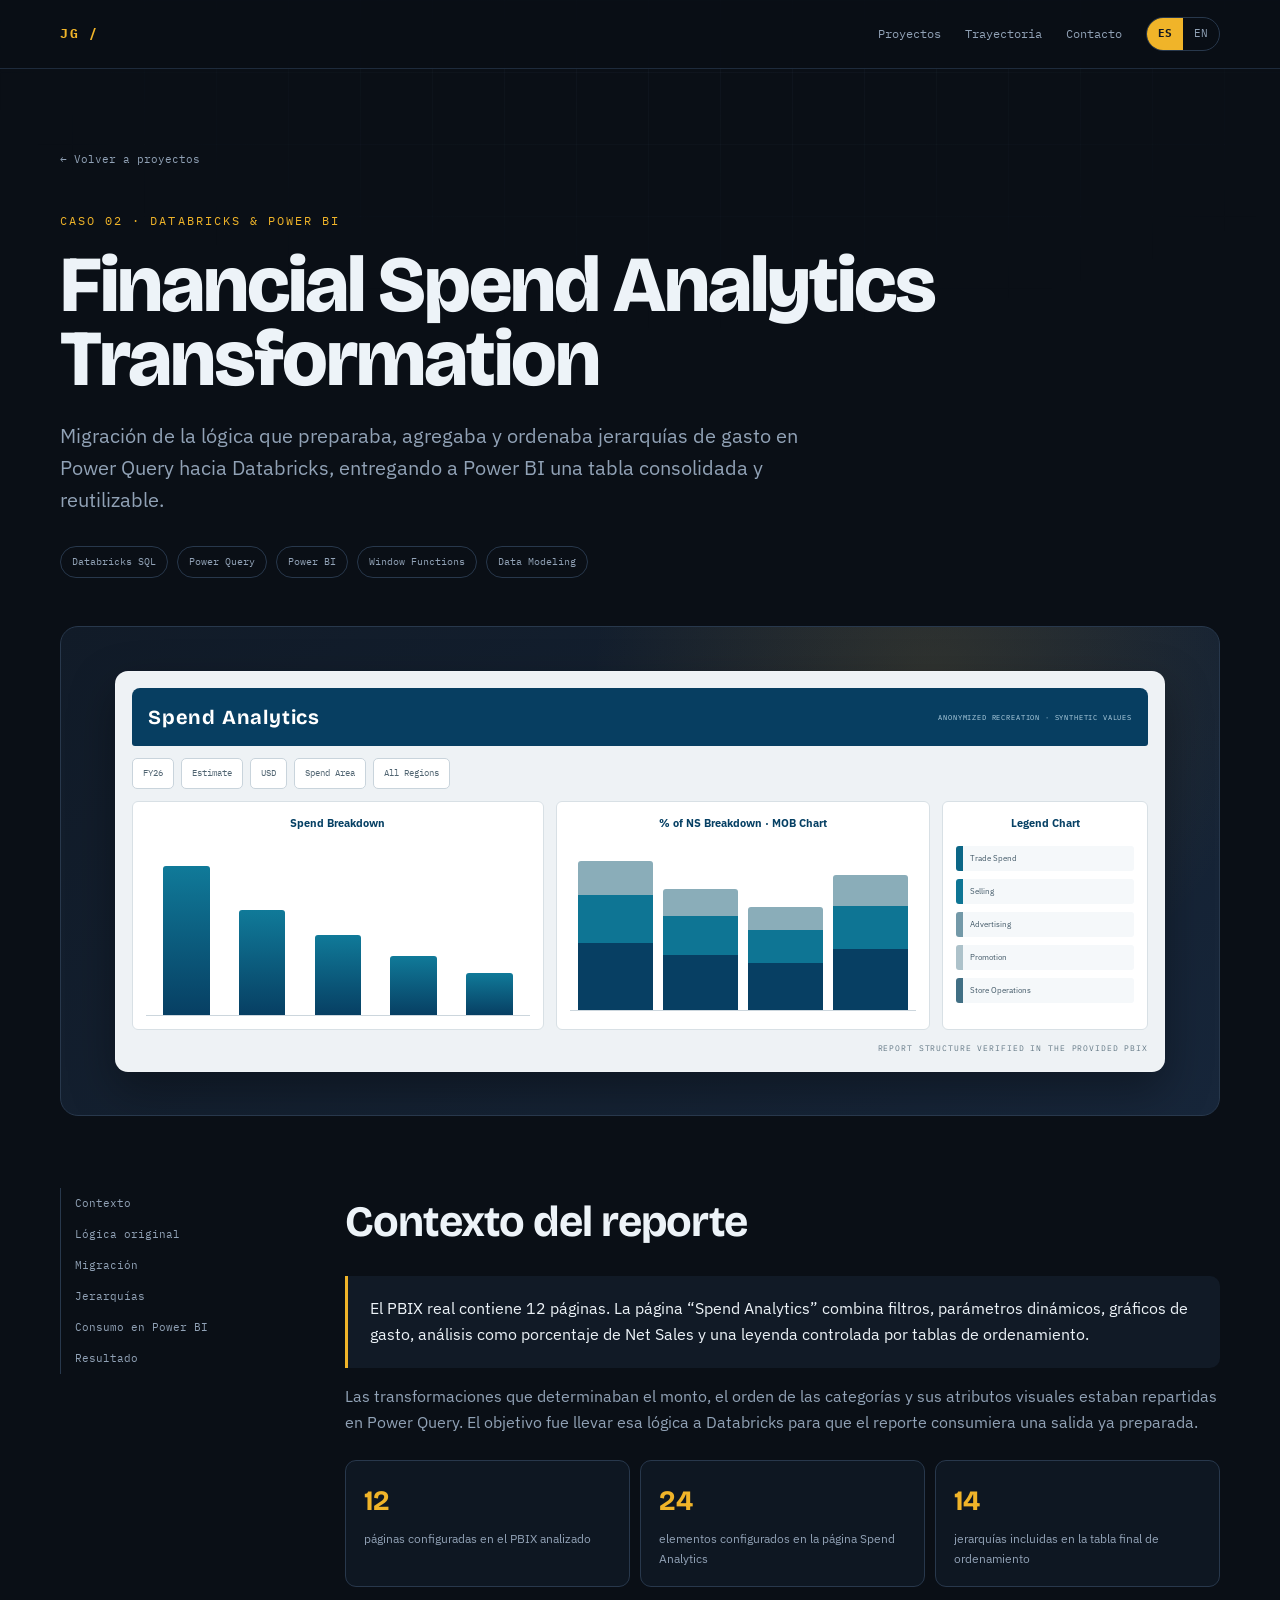
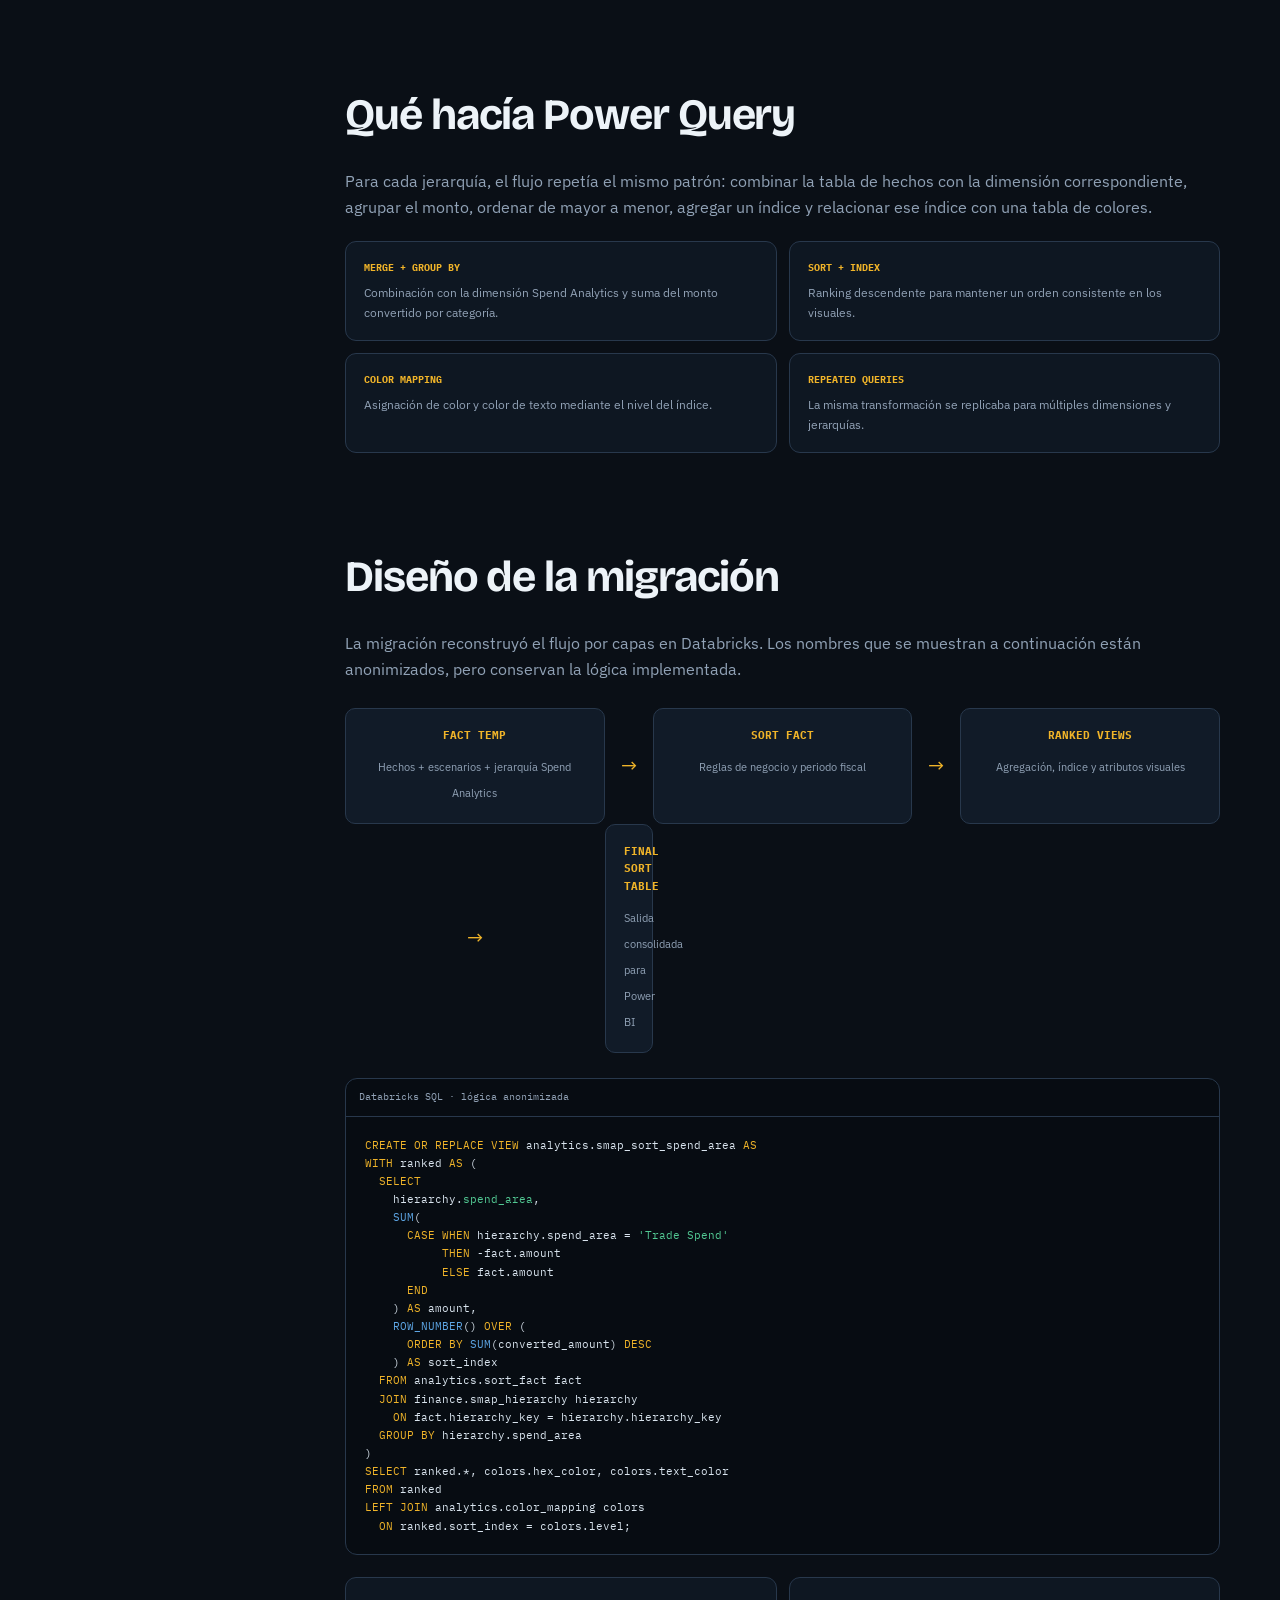
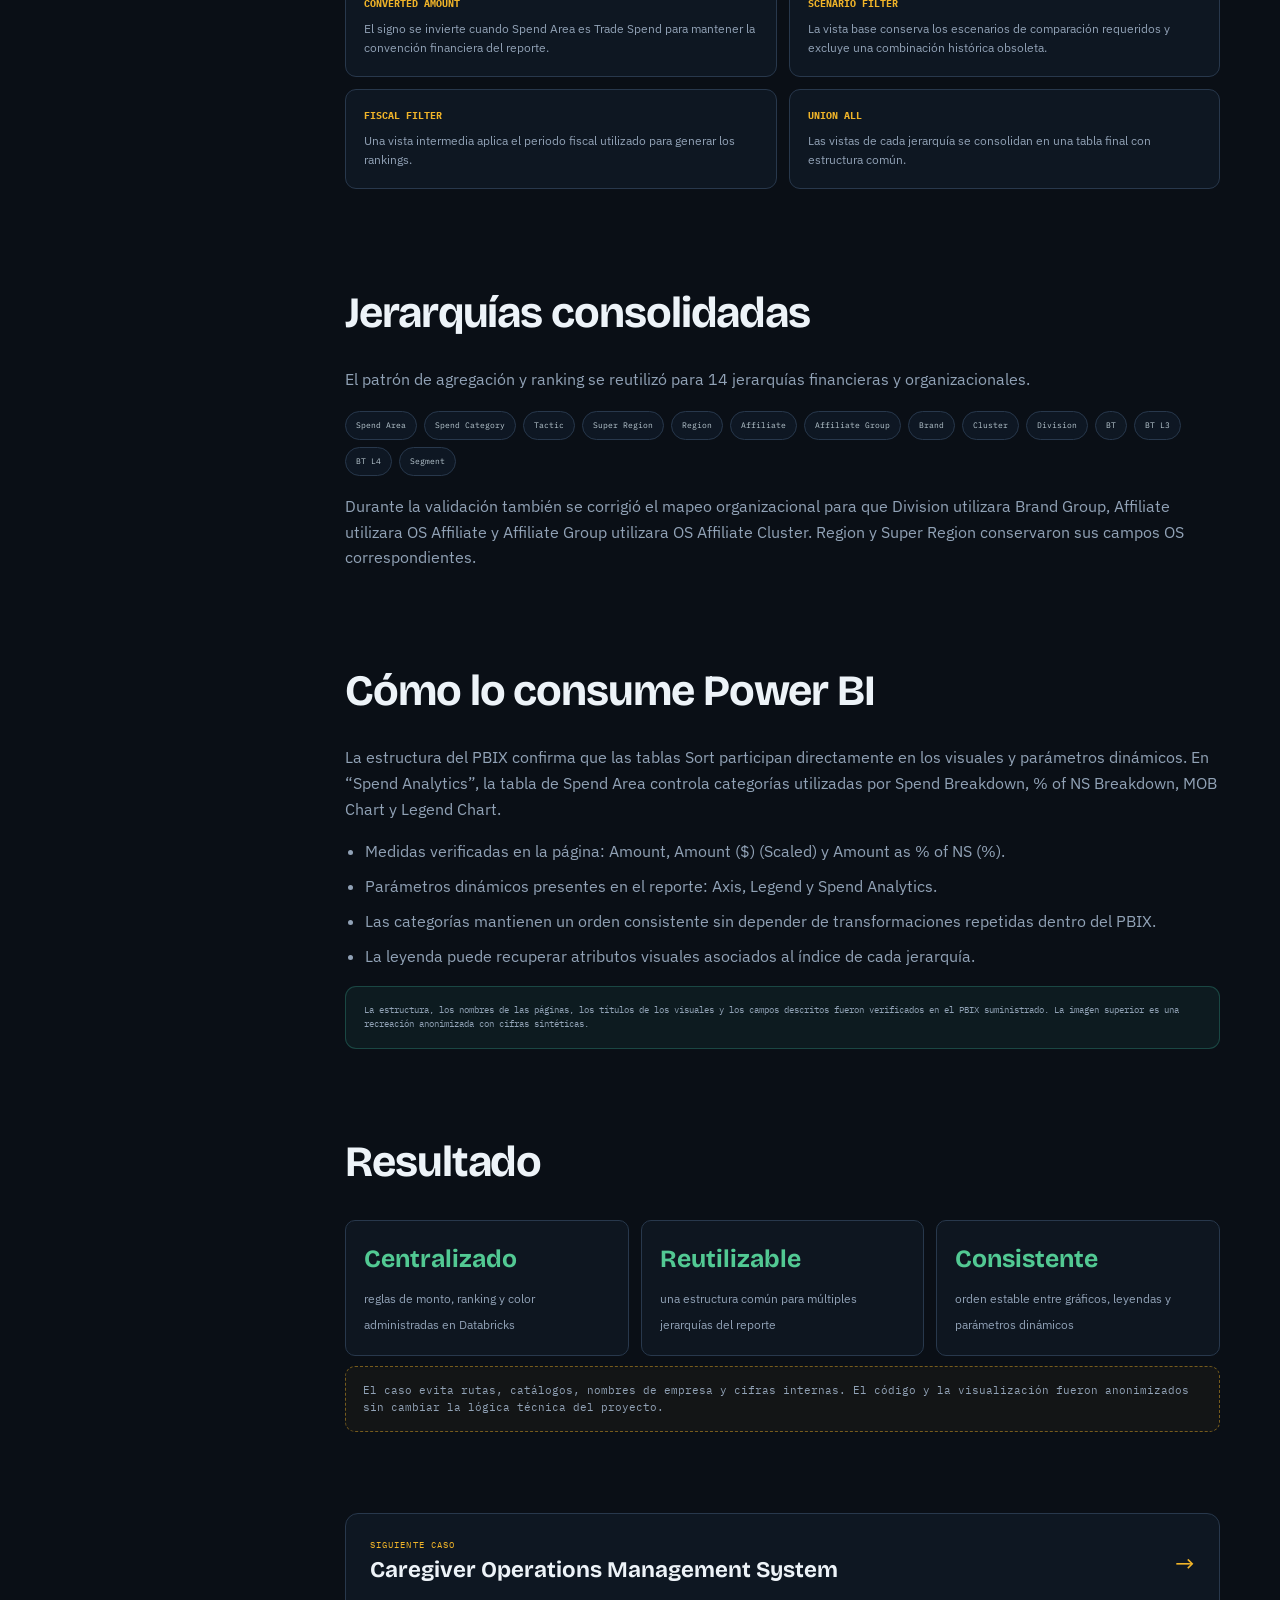
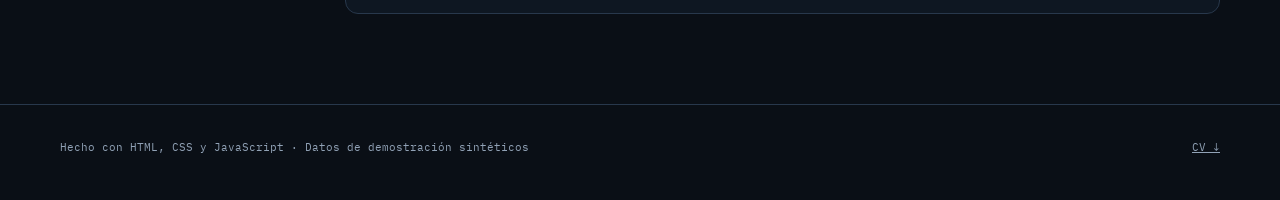
==== commit 30bac92c: "Generic Name and Visuals" ====
--- a/case-studies/databricks-migration.html
+++ b/case-studies/databricks-migration.html
@@ -3,15 +3,15 @@
 <head>
   <meta charset="utf-8">
   <meta name="viewport" content="width=device-width,initial-scale=1">
-  <meta name="description" content="Caso real y anonimizado de migración de transformaciones SMAP desde Power Query hacia Databricks para consumo en Power BI.">
+  <meta name="description" content="Caso real y anonimizado de migración de transformaciones Spend Analytics desde Power Query hacia Databricks para consumo en Power BI.">
   <meta name="theme-color" content="#0a0f16">
-  <title>SMAP Transformation Migration — Josué González</title>
+  <title>Financial Spend Analytics Transformation — Josué González</title>
   <link rel="preconnect" href="https://fonts.googleapis.com">
   <link rel="preconnect" href="https://fonts.gstatic.com" crossorigin>
   <link href="https://fonts.googleapis.com/css2?family=Bricolage+Grotesque:opsz,wght@12..96,500;12..96,700;12..96,800&family=IBM+Plex+Mono:wght@400;500;600&family=IBM+Plex+Sans:wght@400;500;600&display=swap" rel="stylesheet">
   <link rel="stylesheet" href="../assets/css/styles.css">
 </head>
-<body data-title-es="SMAP Transformation Migration — Josué González" data-title-en="SMAP Transformation Migration — Josue Gonzalez">
+<body data-title-es="Financial Spend Analytics Transformation — Josué González" data-title-en="Financial Spend Analytics Transformation — Josue Gonzalez">
 <header class="site-header">
   <div class="wrap nav">
     <a class="brand" href="../index.html">JG /</a>
@@ -32,7 +32,7 @@
     <div class="wrap">
       <a class="back-link" href="../index.html#proyectos">← <span data-i18n="case.back">Volver a proyectos</span></a>
       <p class="eyebrow" data-i18n="case.eyebrow">Caso 02 · Databricks & Power BI</p>
-      <h1 data-i18n="case.title">SMAP Transformation Migration</h1>
+      <h1 data-i18n="case.title">Financial Spend Analytics Transformation</h1>
       <p class="case-summary" data-i18n="case.summary">Migración de la lógica que preparaba, agregaba y ordenaba jerarquías de gasto en Power Query hacia Databricks, entregando a Power BI una tabla consolidada y reutilizable.</p>
       <div class="case-meta">
         <span class="meta-pill">Databricks SQL</span>
@@ -46,9 +46,9 @@
 
   <section>
     <div class="wrap case-cover reveal">
-      <div class="smap-report" aria-label="Recreación anonimizada de la página SMAP Spend">
+      <div class="smap-report" aria-label="Recreación anonimizada de la página Spend Analytics">
         <div class="smap-report-head">
-          <h3>SMAP Spend</h3>
+          <h3>Spend Analytics</h3>
           <span>ANONYMIZED RECREATION · SYNTHETIC VALUES</span>
         </div>
         <div class="smap-report-filters">
@@ -103,12 +103,12 @@
     <article class="case-content">
       <section id="contexto">
         <h2 data-i18n="context.title">Contexto del reporte</h2>
-        <p class="lead-card" data-i18n="context.lead">El PBIX real contiene 12 páginas. La página “SMAP Spend” combina filtros, parámetros dinámicos, gráficos de gasto, análisis como porcentaje de Net Sales y una leyenda controlada por tablas de ordenamiento.</p>
+        <p class="lead-card" data-i18n="context.lead">El PBIX real contiene 12 páginas. La página “Spend Analytics” combina filtros, parámetros dinámicos, gráficos de gasto, análisis como porcentaje de Net Sales y una leyenda controlada por tablas de ordenamiento.</p>
         <p data-i18n="context.p">Las transformaciones que determinaban el monto, el orden de las categorías y sus atributos visuales estaban repartidas en Power Query. El objetivo fue llevar esa lógica a Databricks para que el reporte consumiera una salida ya preparada.</p>
 
         <div class="fact-grid">
           <div class="fact"><b>12</b><span data-i18n="facts.1">páginas configuradas en el PBIX analizado</span></div>
-          <div class="fact"><b>24</b><span data-i18n="facts.2">elementos configurados en la página SMAP Spend</span></div>
+          <div class="fact"><b>24</b><span data-i18n="facts.2">elementos configurados en la página Spend Analytics</span></div>
           <div class="fact"><b>14</b><span data-i18n="facts.3">jerarquías incluidas en la tabla final de ordenamiento</span></div>
         </div>
       </section>
@@ -120,7 +120,7 @@
         <div class="rule-grid">
           <div class="rule-card">
             <b>MERGE + GROUP BY</b>
-            <p data-i18n="origin.1">Combinación con la dimensión SMAP y suma del monto convertido por categoría.</p>
+            <p data-i18n="origin.1">Combinación con la dimensión Spend Analytics y suma del monto convertido por categoría.</p>
           </div>
           <div class="rule-card">
             <b>SORT + INDEX</b>
@@ -142,7 +142,7 @@
         <p data-i18n="migration.p">La migración reconstruyó el flujo por capas en Databricks. Los nombres que se muestran a continuación están anonimizados, pero conservan la lógica implementada.</p>
 
         <div class="architecture">
-          <div class="arch-box"><b>FACT TEMP</b><span data-i18n="migration.arch1">Hechos + escenarios + jerarquía SMAP</span></div>
+          <div class="arch-box"><b>FACT TEMP</b><span data-i18n="migration.arch1">Hechos + escenarios + jerarquía Spend Analytics</span></div>
           <div class="arch-arrow">→</div>
           <div class="arch-box"><b>SORT FACT</b><span data-i18n="migration.arch2">Reglas de negocio y periodo fiscal</span></div>
           <div class="arch-arrow">→</div>
@@ -213,10 +213,10 @@
 
       <section id="powerbi">
         <h2 data-i18n="powerbi.title">Cómo lo consume Power BI</h2>
-        <p data-i18n="powerbi.p">La estructura del PBIX confirma que las tablas Sort participan directamente en los visuales y parámetros dinámicos. En “SMAP Spend”, la tabla de Spend Area controla categorías utilizadas por Spend Breakdown, % of NS Breakdown, MOB Chart y Legend Chart.</p>
+        <p data-i18n="powerbi.p">La estructura del PBIX confirma que las tablas Sort participan directamente en los visuales y parámetros dinámicos. En “Spend Analytics”, la tabla de Spend Area controla categorías utilizadas por Spend Breakdown, % of NS Breakdown, MOB Chart y Legend Chart.</p>
         <ul>
           <li data-i18n="powerbi.1">Medidas verificadas en la página: Amount, Amount ($) (Scaled) y Amount as % of NS (%).</li>
-          <li data-i18n="powerbi.2">Parámetros dinámicos presentes en el reporte: Axis, Legend y SMAP.</li>
+          <li data-i18n="powerbi.2">Parámetros dinámicos presentes en el reporte: Axis, Legend y Spend Analytics.</li>
           <li data-i18n="powerbi.3">Las categorías mantienen un orden consistente sin depender de transformaciones repetidas dentro del PBIX.</li>
           <li data-i18n="powerbi.4">La leyenda puede recuperar atributos visuales asociados al índice de cada jerarquía.</li>
         </ul>
@@ -236,7 +236,7 @@
       <a class="next-case" href="operations-automation.html">
         <div>
           <small data-i18n="next.label">Siguiente caso</small>
-          <b data-i18n="next.title">LHCSA Aide Manager</b>
+          <b data-i18n="next.title">Caregiver Operations Management System</b>
         </div>
         <span>→</span>
       </a>
@@ -256,54 +256,54 @@
 es:{
   'case.back':'Volver a proyectos',
   'case.eyebrow':'Caso 02 · Databricks & Power BI',
-  'case.title':'SMAP Transformation Migration',
+  'case.title':'Financial Spend Analytics Transformation',
   'case.summary':'Migración de la lógica que preparaba, agregaba y ordenaba jerarquías de gasto en Power Query hacia Databricks, entregando a Power BI una tabla consolidada y reutilizable.',
   'nav.context':'Contexto','nav.origin':'Lógica original','nav.migration':'Migración','nav.hierarchies':'Jerarquías','nav.powerbi':'Consumo en Power BI','nav.result':'Resultado',
   'context.title':'Contexto del reporte',
-  'context.lead':'El PBIX real contiene 12 páginas. La página “SMAP Spend” combina filtros, parámetros dinámicos, gráficos de gasto, análisis como porcentaje de Net Sales y una leyenda controlada por tablas de ordenamiento.',
+  'context.lead':'El PBIX real contiene 12 páginas. La página “Spend Analytics” combina filtros, parámetros dinámicos, gráficos de gasto, análisis como porcentaje de Net Sales y una leyenda controlada por tablas de ordenamiento.',
   'context.p':'Las transformaciones que determinaban el monto, el orden de las categorías y sus atributos visuales estaban repartidas en Power Query. El objetivo fue llevar esa lógica a Databricks para que el reporte consumiera una salida ya preparada.',
-  'facts.1':'páginas configuradas en el PBIX analizado','facts.2':'elementos configurados en la página SMAP Spend','facts.3':'jerarquías incluidas en la tabla final de ordenamiento',
+  'facts.1':'páginas configuradas en el PBIX analizado','facts.2':'elementos configurados en la página Spend Analytics','facts.3':'jerarquías incluidas en la tabla final de ordenamiento',
   'origin.title':'Qué hacía Power Query',
   'origin.p':'Para cada jerarquía, el flujo repetía el mismo patrón: combinar la tabla de hechos con la dimensión correspondiente, agrupar el monto, ordenar de mayor a menor, agregar un índice y relacionar ese índice con una tabla de colores.',
-  'origin.1':'Combinación con la dimensión SMAP y suma del monto convertido por categoría.','origin.2':'Ranking descendente para mantener un orden consistente en los visuales.','origin.3':'Asignación de color y color de texto mediante el nivel del índice.','origin.4':'La misma transformación se replicaba para múltiples dimensiones y jerarquías.',
+  'origin.1':'Combinación con la dimensión Spend Analytics y suma del monto convertido por categoría.','origin.2':'Ranking descendente para mantener un orden consistente en los visuales.','origin.3':'Asignación de color y color de texto mediante el nivel del índice.','origin.4':'La misma transformación se replicaba para múltiples dimensiones y jerarquías.',
   'migration.title':'Diseño de la migración',
   'migration.p':'La migración reconstruyó el flujo por capas en Databricks. Los nombres que se muestran a continuación están anonimizados, pero conservan la lógica implementada.',
-  'migration.arch1':'Hechos + escenarios + jerarquía SMAP','migration.arch2':'Reglas de negocio y periodo fiscal','migration.arch3':'Agregación, índice y atributos visuales','migration.arch4':'Salida consolidada para Power BI',
+  'migration.arch1':'Hechos + escenarios + jerarquía Spend Analytics','migration.arch2':'Reglas de negocio y periodo fiscal','migration.arch3':'Agregación, índice y atributos visuales','migration.arch4':'Salida consolidada para Power BI',
   'migration.1':'El signo se invierte cuando Spend Area es Trade Spend para mantener la convención financiera del reporte.','migration.2':'La vista base conserva los escenarios de comparación requeridos y excluye una combinación histórica obsoleta.','migration.3':'Una vista intermedia aplica el periodo fiscal utilizado para generar los rankings.','migration.4':'Las vistas de cada jerarquía se consolidan en una tabla final con estructura común.',
   'hier.title':'Jerarquías consolidadas','hier.p':'El patrón de agregación y ranking se reutilizó para 14 jerarquías financieras y organizacionales.','hier.iteration':'Durante la validación también se corrigió el mapeo organizacional para que Division utilizara Brand Group, Affiliate utilizara OS Affiliate y Affiliate Group utilizara OS Affiliate Cluster. Region y Super Region conservaron sus campos OS correspondientes.',
   'powerbi.title':'Cómo lo consume Power BI',
-  'powerbi.p':'La estructura del PBIX confirma que las tablas Sort participan directamente en los visuales y parámetros dinámicos. En “SMAP Spend”, la tabla de Spend Area controla categorías utilizadas por Spend Breakdown, % of NS Breakdown, MOB Chart y Legend Chart.',
-  'powerbi.1':'Medidas verificadas en la página: Amount, Amount ($) (Scaled) y Amount as % of NS (%).','powerbi.2':'Parámetros dinámicos presentes en el reporte: Axis, Legend y SMAP.','powerbi.3':'Las categorías mantienen un orden consistente sin depender de transformaciones repetidas dentro del PBIX.','powerbi.4':'La leyenda puede recuperar atributos visuales asociados al índice de cada jerarquía.',
+  'powerbi.p':'La estructura del PBIX confirma que las tablas Sort participan directamente en los visuales y parámetros dinámicos. En “Spend Analytics”, la tabla de Spend Area controla categorías utilizadas por Spend Breakdown, % of NS Breakdown, MOB Chart y Legend Chart.',
+  'powerbi.1':'Medidas verificadas en la página: Amount, Amount ($) (Scaled) y Amount as % of NS (%).','powerbi.2':'Parámetros dinámicos presentes en el reporte: Axis, Legend y Spend Analytics.','powerbi.3':'Las categorías mantienen un orden consistente sin depender de transformaciones repetidas dentro del PBIX.','powerbi.4':'La leyenda puede recuperar atributos visuales asociados al índice de cada jerarquía.',
   'powerbi.note':'La estructura, los nombres de las páginas, los títulos de los visuales y los campos descritos fueron verificados en el PBIX suministrado. La imagen superior es una recreación anonimizada con cifras sintéticas.',
   'result.title':'Resultado','result.1':'reglas de monto, ranking y color administradas en Databricks','result.2':'una estructura común para múltiples jerarquías del reporte','result.3':'orden estable entre gráficos, leyendas y parámetros dinámicos',
   'result.note':'El caso evita rutas, catálogos, nombres de empresa y cifras internas. El código y la visualización fueron anonimizados sin cambiar la lógica técnica del proyecto.',
-  'next.label':'Siguiente caso','next.title':'LHCSA Aide Manager'
+  'next.label':'Siguiente caso','next.title':'Caregiver Operations Management System'
 },
 en:{
   'case.back':'Back to projects',
   'case.eyebrow':'Case 02 · Databricks & Power BI',
-  'case.title':'SMAP Transformation Migration',
+  'case.title':'Financial Spend Analytics Transformation',
   'case.summary':'Migration of the logic that prepared, aggregated and ranked spend hierarchies in Power Query into Databricks, delivering one consolidated and reusable table to Power BI.',
   'nav.context':'Context','nav.origin':'Original logic','nav.migration':'Migration','nav.hierarchies':'Hierarchies','nav.powerbi':'Power BI consumption','nav.result':'Outcome',
   'context.title':'Report context',
-  'context.lead':'The real PBIX contains 12 pages. The “SMAP Spend” page combines filters, dynamic parameters, spend charts, Net Sales percentage analysis and a legend controlled by sorting tables.',
+  'context.lead':'The real PBIX contains 12 pages. The “Spend Analytics” page combines filters, dynamic parameters, spend charts, Net Sales percentage analysis and a legend controlled by sorting tables.',
   'context.p':'The transformations defining amount, category order and visual attributes were distributed across Power Query. The goal was to move that logic into Databricks so the report could consume a prepared output.',
-  'facts.1':'pages configured in the analyzed PBIX','facts.2':'elements configured on the SMAP Spend page','facts.3':'hierarchies included in the final sorting table',
+  'facts.1':'pages configured in the analyzed PBIX','facts.2':'elements configured on the Spend Analytics page','facts.3':'hierarchies included in the final sorting table',
   'origin.title':'What Power Query was doing',
   'origin.p':'For each hierarchy, the flow repeated the same pattern: merge the fact table with the relevant dimension, aggregate the amount, sort descending, add an index and relate that index to a color table.',
-  'origin.1':'Merge with the SMAP dimension and aggregate converted amount by category.','origin.2':'Descending ranking to preserve consistent order across visuals.','origin.3':'Color and text-color assignment through the ranking level.','origin.4':'The same transformation was repeated across multiple dimensions and hierarchies.',
+  'origin.1':'Merge with the Spend Analytics dimension and aggregate converted amount by category.','origin.2':'Descending ranking to preserve consistent order across visuals.','origin.3':'Color and text-color assignment through the ranking level.','origin.4':'The same transformation was repeated across multiple dimensions and hierarchies.',
   'migration.title':'Migration design',
   'migration.p':'The migration rebuilt the flow as layered Databricks logic. The names shown below are anonymized while preserving the implemented logic.',
-  'migration.arch1':'Facts + scenarios + SMAP hierarchy','migration.arch2':'Business rules and fiscal period','migration.arch3':'Aggregation, index and visual attributes','migration.arch4':'Consolidated output for Power BI',
+  'migration.arch1':'Facts + scenarios + spend hierarchy','migration.arch2':'Business rules and fiscal period','migration.arch3':'Aggregation, index and visual attributes','migration.arch4':'Consolidated output for Power BI',
   'migration.1':'The sign is reversed when Spend Area is Trade Spend to preserve the report’s financial convention.','migration.2':'The base view retains the required comparison scenarios and excludes one obsolete historical combination.','migration.3':'An intermediate view applies the fiscal period used to produce the rankings.','migration.4':'The hierarchy views are consolidated into one final table with a common structure.',
   'hier.title':'Consolidated hierarchies','hier.p':'The aggregation and ranking pattern was reused across 14 financial and organizational hierarchies.','hier.iteration':'During validation, the organizational mapping was also corrected so Division used Brand Group, Affiliate used OS Affiliate and Affiliate Group used OS Affiliate Cluster. Region and Super Region retained their corresponding OS fields.',
   'powerbi.title':'How Power BI consumes it',
-  'powerbi.p':'The PBIX structure confirms that the Sort tables participate directly in visuals and dynamic parameters. On “SMAP Spend”, the Spend Area sorting table controls categories used by Spend Breakdown, % of NS Breakdown, MOB Chart and Legend Chart.',
-  'powerbi.1':'Measures verified on the page: Amount, Amount ($) (Scaled) and Amount as % of NS (%).','powerbi.2':'Dynamic parameters present in the report: Axis, Legend and SMAP.','powerbi.3':'Categories maintain consistent order without relying on repeated transformations inside the PBIX.','powerbi.4':'The legend can retrieve visual attributes associated with each hierarchy index.',
+  'powerbi.p':'The PBIX structure confirms that the Sort tables participate directly in visuals and dynamic parameters. On “Spend Analytics”, the Spend Area sorting table controls categories used by Spend Breakdown, % of NS Breakdown, MOB Chart and Legend Chart.',
+  'powerbi.1':'Measures verified on the page: Amount, Amount ($) (Scaled) and Amount as % of NS (%).','powerbi.2':'Dynamic parameters present in the report: Axis, Legend and Spend Analytics.','powerbi.3':'Categories maintain consistent order without relying on repeated transformations inside the PBIX.','powerbi.4':'The legend can retrieve visual attributes associated with each hierarchy index.',
   'powerbi.note':'The structure, page names, visual titles and fields described were verified in the provided PBIX. The image above is an anonymized recreation using synthetic figures.',
   'result.title':'Outcome','result.1':'amount, ranking and color rules managed in Databricks','result.2':'one common structure across multiple report hierarchies','result.3':'stable ordering across charts, legends and dynamic parameters',
   'result.note':'The case omits internal paths, catalogs, company names and figures. The code and visualization were anonymized without changing the project’s technical logic.',
-  'next.label':'Next case','next.title':'LHCSA Aide Manager'
+  'next.label':'Next case','next.title':'Caregiver Operations Management System'
 }
 };
 </script>
--- a/assets/css/styles.css
+++ b/assets/css/styles.css
@@ -296,3 +296,118 @@
   .smap-report-head h3{font-size:15px}
   .smap-legend{grid-template-columns:1fr 1fr}
 }
+
+
+/* Coded caregiver project visuals */
+.coded-care-project{align-content:center}
+.care-card-mini{
+  position:relative;z-index:1;width:100%;max-width:475px;
+  background:#e9eaec;color:#111;border:1px solid #afb3b7;
+  border-radius:9px;box-shadow:0 16px 38px rgba(0,0,0,.32);
+  padding:12px;font-family:Arial,sans-serif
+}
+.care-card-title{
+  display:flex;justify-content:space-between;align-items:center;
+  padding:8px 9px;background:#f5f5f5;border:1px solid #bfc2c5
+}
+.care-card-title b{font-size:11px}
+.care-card-title span{font-size:6px;letter-spacing:.11em;color:#60656a}
+.care-card-fields{display:grid;grid-template-columns:.7fr 1.3fr .8fr;gap:7px;margin-top:10px}
+.care-card-fields i{
+  font-style:normal;font-size:7px;border:1px solid #a8adb1;
+  background:#fff;padding:8px;color:#565b5f
+}
+.care-card-body{display:grid;grid-template-columns:1.2fr .8fr;gap:9px;margin-top:9px}
+.care-card-body>div{border:1px solid #adb1b5;background:#f7f7f7;padding:9px}
+.care-card-body strong{display:block;font-size:8px;margin-bottom:6px}
+.care-card-body span{display:block;font-size:7px;padding:3px 0;border-bottom:1px solid #ddd}
+.care-card-results{display:grid;grid-template-columns:1fr 1fr;gap:9px;margin-top:9px}
+.care-card-results span{
+  height:52px;border:1px solid #aeb2b5;background:white;padding:8px;font-size:7px
+}
+.care-card-actions{display:grid;grid-template-columns:repeat(4,1fr);gap:7px;margin-top:9px}
+.care-card-actions>*{
+  border:1px solid #9da2a6;background:#f4f4f4;text-align:center;
+  padding:7px;font-size:7px;font-style:normal
+}
+.care-card-actions b{background:#e3e5e7}
+
+.care-app{
+  position:relative;z-index:1;width:100%;max-width:990px;
+  background:#e7e8ea;color:#111;border:1px solid #8f9397;
+  border-radius:10px;overflow:hidden;box-shadow:0 22px 55px rgba(0,0,0,.4);
+  font-family:Arial,sans-serif
+}
+.care-window-bar{
+  display:flex;justify-content:space-between;align-items:center;
+  padding:12px 16px;background:#f2f2f3;border-bottom:1px solid #a9adb0
+}
+.care-window-bar strong{display:block;font-size:14px}
+.care-window-bar small{display:block;font-size:8px;color:#656a6e;margin-top:3px}
+.care-window-bar>span{font-size:13px;letter-spacing:.35em}
+.care-form{padding:16px}
+.care-section{border-bottom:1px solid #b8bbbe;padding:0 0 15px;margin-bottom:14px}
+.care-section h4,.care-list-box h4{margin:0 0 12px;font-size:12px;color:#111;text-align:left}
+.care-fields{display:grid;gap:14px}
+.top-fields{grid-template-columns:.7fr 1.4fr .9fr}
+.care-fields label,.availability-grid label{
+  display:grid;grid-template-columns:110px 1fr;align-items:center;gap:8px;
+  font-size:9px
+}
+.care-fields input,.care-fields select,.availability-grid input,.availability-grid select{
+  width:100%;box-sizing:border-box;border:1px solid #8e9397;
+  background:#fff;padding:7px 8px;font-size:9px;color:#222
+}
+.care-check-row,.care-status-row,.care-location-row{
+  display:flex;align-items:center;flex-wrap:wrap;gap:16px;margin-top:12px;font-size:9px
+}
+.care-check-row b,.care-status-row b,.care-location-row b{min-width:85px}
+.care-check-row input,.care-status-row input,.case-options input,.care-location-row input{
+  accent-color:#555
+}
+.care-preference-grid{display:grid;grid-template-columns:1.45fr .55fr;gap:24px;margin-top:13px}
+.availability-grid{
+  display:grid;grid-template-columns:1fr 1fr;column-gap:20px;row-gap:8px
+}
+.availability-grid label{grid-template-columns:90px 1fr}
+.availability-grid .notes-field{grid-column:auto}
+.case-options{
+  border-left:1px solid #b6b9bc;padding-left:20px;display:flex;flex-direction:column;
+  gap:10px;font-size:9px
+}
+.case-options b{margin-bottom:2px}
+.care-results-grid{display:grid;grid-template-columns:1fr 1fr;gap:18px}
+.care-list-box{background:#f6f6f6;border:1px solid #a9adb0;padding:12px;min-height:150px}
+.care-list-head,.care-list-row{
+  display:grid;grid-template-columns:.7fr 1.4fr 1fr;gap:8px;
+  align-items:center;padding:7px 4px;border-bottom:1px solid #d0d2d4;font-size:8px
+}
+.care-list-head{font-weight:bold;color:#4b4f52}
+.care-list-row em{
+  font-style:normal;background:#ece2d6;padding:4px 6px;border-radius:8px;text-align:center
+}
+.care-list-row em.assigned{background:#dce9dc}
+.care-actions{display:grid;grid-template-columns:repeat(4,1fr);gap:15px;margin-top:15px}
+.care-actions button{
+  border:1px solid #8f9498;background:#f1f1f1;color:#111;
+  padding:9px;font-size:9px;box-shadow:inset 0 0 0 1px #fff
+}
+.care-actions button:first-child{background:#dedfe1}
+.coded-data-card,.coded-flow-card{display:flex;flex-direction:column}
+.coded-table{border:1px solid var(--line);font-family:var(--mono);font-size:8px}
+.coded-table>div{display:grid;grid-template-columns:1fr 1fr 1.2fr}
+.coded-table span{padding:8px;border-right:1px solid var(--line);border-bottom:1px solid var(--line)}
+.coded-table-head{background:rgba(255,255,255,.06);color:var(--accent);font-weight:600}
+.coded-flow{display:flex;align-items:center;justify-content:center;gap:12px;min-height:145px;flex-wrap:wrap}
+.coded-flow span{
+  border:1px solid var(--line);background:rgba(255,255,255,.04);
+  padding:12px;border-radius:8px;font-family:var(--mono);font-size:8px
+}
+.coded-flow b{color:var(--accent)}
+@media(max-width:760px){
+  .top-fields,.care-preference-grid,.care-results-grid{grid-template-columns:1fr}
+  .availability-grid{grid-template-columns:1fr}
+  .care-fields label,.availability-grid label{grid-template-columns:1fr}
+  .case-options{border-left:0;border-top:1px solid #b6b9bc;padding:15px 0 0}
+  .care-actions{grid-template-columns:1fr 1fr}
+}
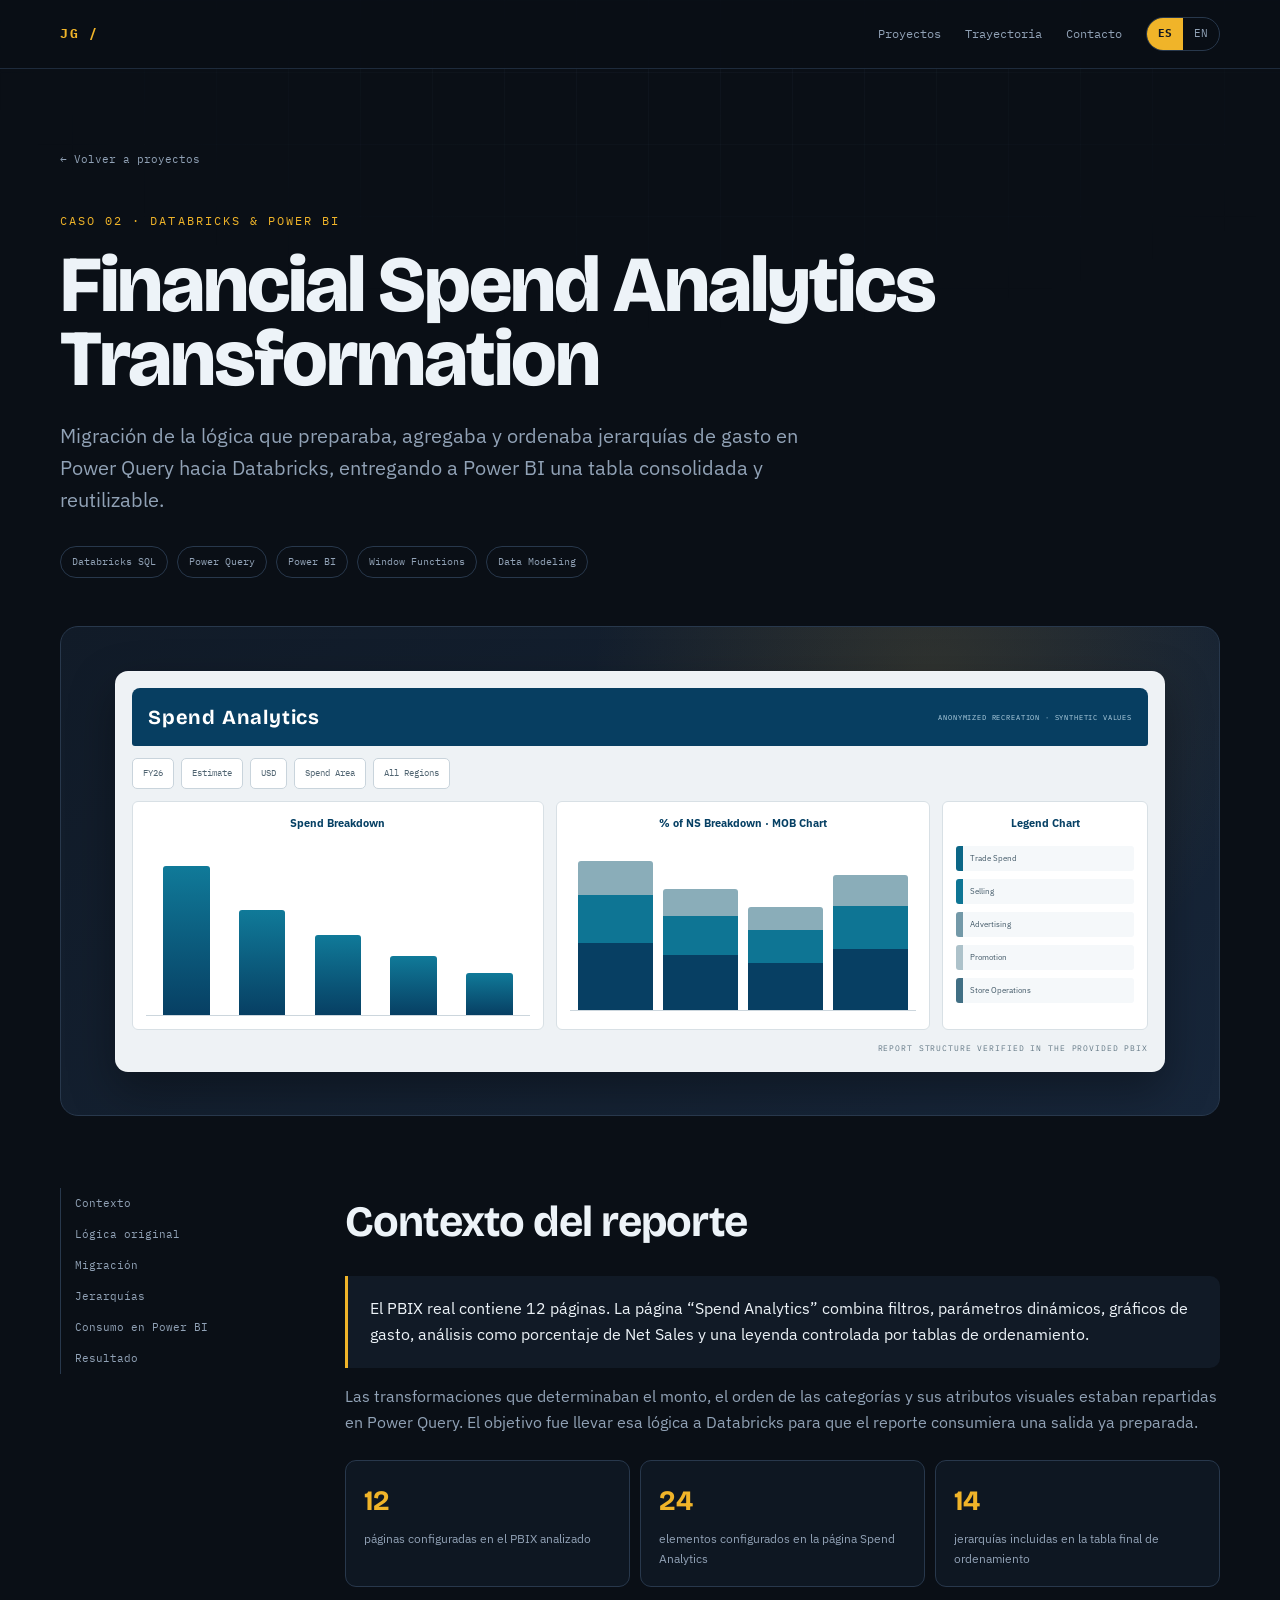
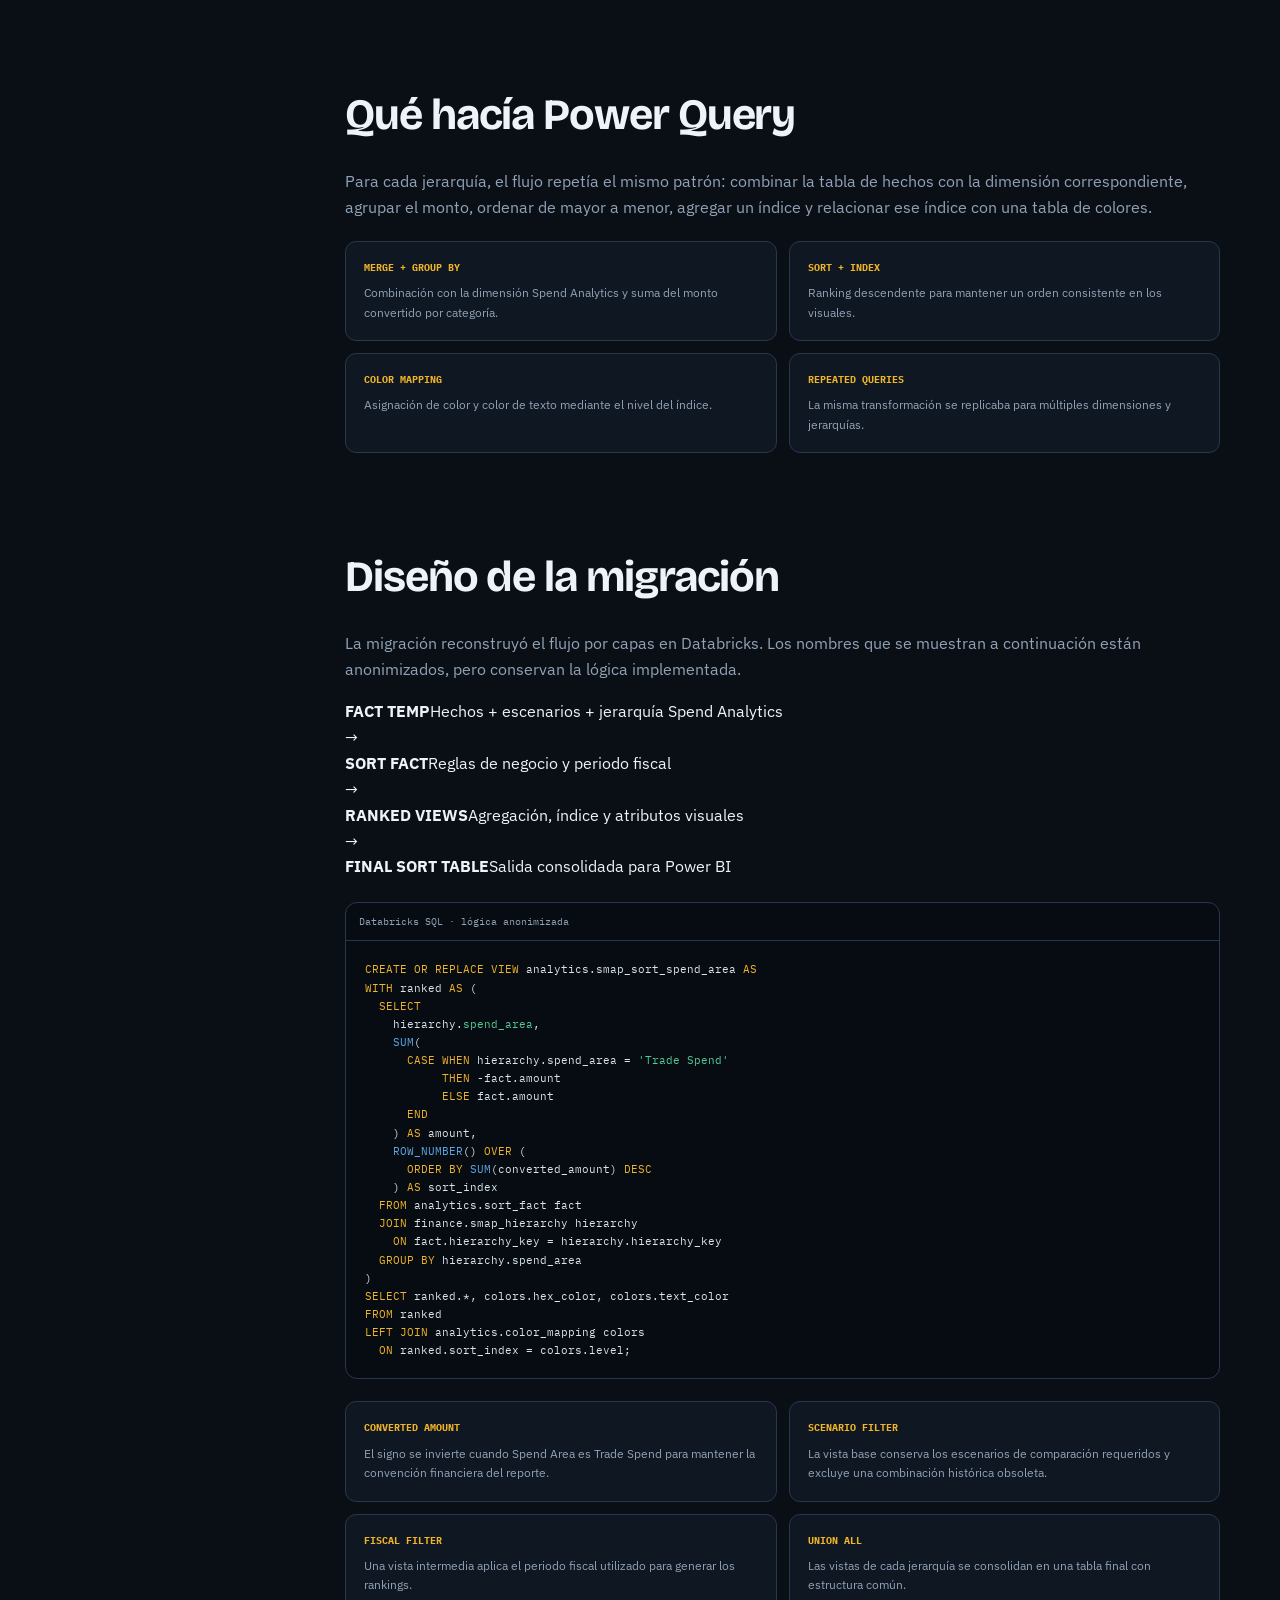
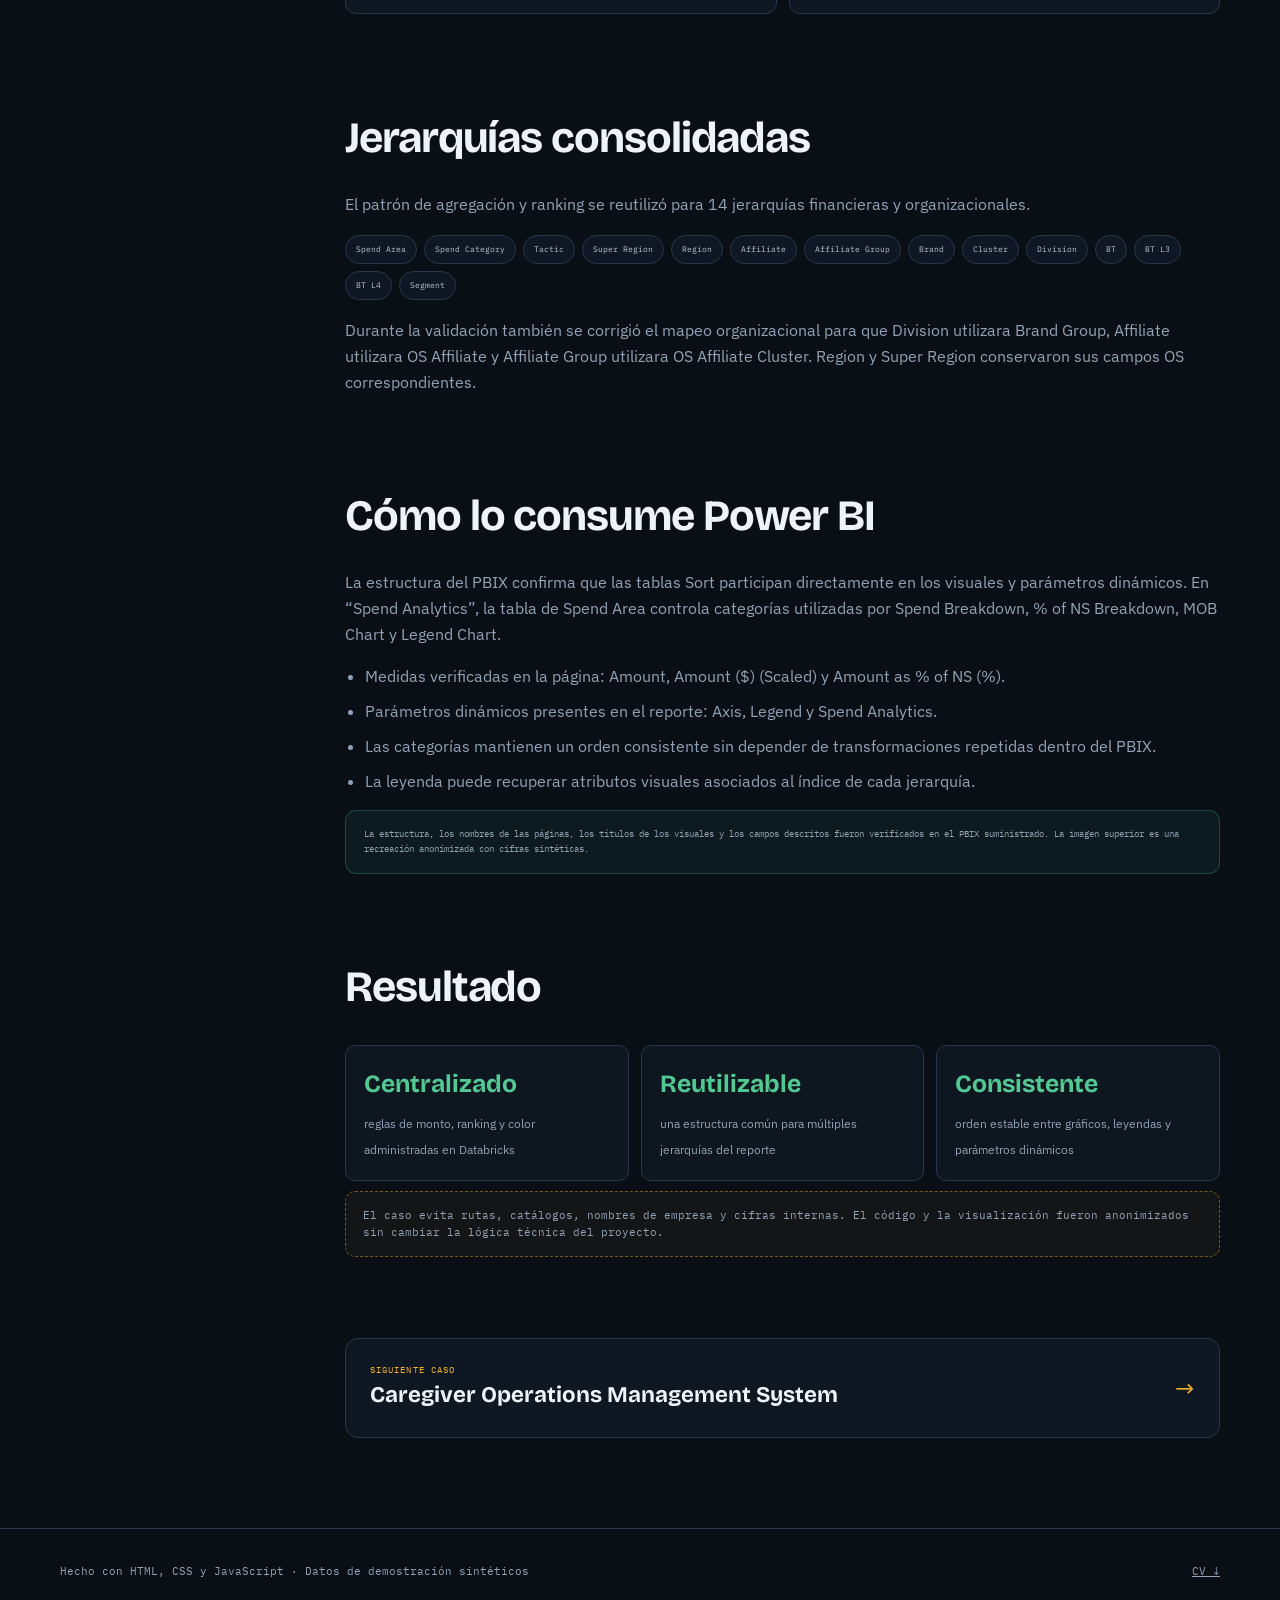
==== commit 144b50aa: "Migration project translation correction" ====
--- a/case-studies/databricks-migration.html
+++ b/case-studies/databricks-migration.html
@@ -9,7 +9,7 @@
   <link rel="preconnect" href="https://fonts.googleapis.com">
   <link rel="preconnect" href="https://fonts.gstatic.com" crossorigin>
   <link href="https://fonts.googleapis.com/css2?family=Bricolage+Grotesque:opsz,wght@12..96,500;12..96,700;12..96,800&family=IBM+Plex+Mono:wght@400;500;600&family=IBM+Plex+Sans:wght@400;500;600&display=swap" rel="stylesheet">
-  <link rel="stylesheet" href="../assets/css/styles.css">
+  <link rel="stylesheet" href="../assets/css/styles.css?v=20260805-v2">
 </head>
 <body data-title-es="Financial Spend Analytics Transformation — Josué González" data-title-en="Financial Spend Analytics Transformation — Josue Gonzalez">
 <header class="site-header">
@@ -141,14 +141,14 @@
         <h2 data-i18n="migration.title">Diseño de la migración</h2>
         <p data-i18n="migration.p">La migración reconstruyó el flujo por capas en Databricks. Los nombres que se muestran a continuación están anonimizados, pero conservan la lógica implementada.</p>
 
-        <div class="architecture">
-          <div class="arch-box"><b>FACT TEMP</b><span data-i18n="migration.arch1">Hechos + escenarios + jerarquía Spend Analytics</span></div>
-          <div class="arch-arrow">→</div>
-          <div class="arch-box"><b>SORT FACT</b><span data-i18n="migration.arch2">Reglas de negocio y periodo fiscal</span></div>
-          <div class="arch-arrow">→</div>
-          <div class="arch-box"><b>RANKED VIEWS</b><span data-i18n="migration.arch3">Agregación, índice y atributos visuales</span></div>
-          <div class="arch-arrow">→</div>
-          <div class="arch-box"><b>FINAL SORT TABLE</b><span data-i18n="migration.arch4">Salida consolidada para Power BI</span></div>
+        <div class="migration-flow">
+          <div class="migration-step"><b>FACT TEMP</b><span data-i18n="migration.arch1">Hechos + escenarios + jerarquía de gasto</span></div>
+          <div class="migration-arrow">→</div>
+          <div class="migration-step"><b>SORT FACT</b><span data-i18n="migration.arch2">Reglas de negocio y periodo fiscal</span></div>
+          <div class="migration-arrow">→</div>
+          <div class="migration-step"><b>RANKED VIEWS</b><span data-i18n="migration.arch3">Agregación, índice y atributos visuales</span></div>
+          <div class="migration-arrow">→</div>
+          <div class="migration-step"><b>FINAL SORT TABLE</b><span data-i18n="migration.arch4">Salida consolidada para Power BI</span></div>
         </div>
 
         <div class="code">
@@ -226,9 +226,9 @@
       <section id="resultado">
         <h2 data-i18n="result.title">Resultado</h2>
         <div class="outcome-grid">
-          <div class="outcome"><b>Centralizado</b><span data-i18n="result.1">reglas de monto, ranking y color administradas en Databricks</span></div>
-          <div class="outcome"><b>Reutilizable</b><span data-i18n="result.2">una estructura común para múltiples jerarquías del reporte</span></div>
-          <div class="outcome"><b>Consistente</b><span data-i18n="result.3">orden estable entre gráficos, leyendas y parámetros dinámicos</span></div>
+          <div class="outcome"><b data-i18n="result.kpi1">Centralizado</b><span data-i18n="result.1">reglas de monto, ranking y color administradas en Databricks</span></div>
+          <div class="outcome"><b data-i18n="result.kpi2">Reutilizable</b><span data-i18n="result.2">una estructura común para múltiples jerarquías del reporte</span></div>
+          <div class="outcome"><b data-i18n="result.kpi3">Consistente</b><span data-i18n="result.3">orden estable entre gráficos, leyendas y parámetros dinámicos</span></div>
         </div>
         <p class="confidential" data-i18n="result.note">El caso evita rutas, catálogos, nombres de empresa y cifras internas. El código y la visualización fueron anonimizados sin cambiar la lógica técnica del proyecto.</p>
       </section>
@@ -275,7 +275,7 @@
   'powerbi.p':'La estructura del PBIX confirma que las tablas Sort participan directamente en los visuales y parámetros dinámicos. En “Spend Analytics”, la tabla de Spend Area controla categorías utilizadas por Spend Breakdown, % of NS Breakdown, MOB Chart y Legend Chart.',
   'powerbi.1':'Medidas verificadas en la página: Amount, Amount ($) (Scaled) y Amount as % of NS (%).','powerbi.2':'Parámetros dinámicos presentes en el reporte: Axis, Legend y Spend Analytics.','powerbi.3':'Las categorías mantienen un orden consistente sin depender de transformaciones repetidas dentro del PBIX.','powerbi.4':'La leyenda puede recuperar atributos visuales asociados al índice de cada jerarquía.',
   'powerbi.note':'La estructura, los nombres de las páginas, los títulos de los visuales y los campos descritos fueron verificados en el PBIX suministrado. La imagen superior es una recreación anonimizada con cifras sintéticas.',
-  'result.title':'Resultado','result.1':'reglas de monto, ranking y color administradas en Databricks','result.2':'una estructura común para múltiples jerarquías del reporte','result.3':'orden estable entre gráficos, leyendas y parámetros dinámicos',
+  'result.title':'Resultado','result.kpi1':'Centralizado','result.kpi2':'Reutilizable','result.kpi3':'Consistente','result.1':'reglas de monto, ranking y color administradas en Databricks','result.2':'una estructura común para múltiples jerarquías del reporte','result.3':'orden estable entre gráficos, leyendas y parámetros dinámicos',
   'result.note':'El caso evita rutas, catálogos, nombres de empresa y cifras internas. El código y la visualización fueron anonimizados sin cambiar la lógica técnica del proyecto.',
   'next.label':'Siguiente caso','next.title':'Caregiver Operations Management System'
 },
@@ -301,12 +301,12 @@
   'powerbi.p':'The PBIX structure confirms that the Sort tables participate directly in visuals and dynamic parameters. On “Spend Analytics”, the Spend Area sorting table controls categories used by Spend Breakdown, % of NS Breakdown, MOB Chart and Legend Chart.',
   'powerbi.1':'Measures verified on the page: Amount, Amount ($) (Scaled) and Amount as % of NS (%).','powerbi.2':'Dynamic parameters present in the report: Axis, Legend and Spend Analytics.','powerbi.3':'Categories maintain consistent order without relying on repeated transformations inside the PBIX.','powerbi.4':'The legend can retrieve visual attributes associated with each hierarchy index.',
   'powerbi.note':'The structure, page names, visual titles and fields described were verified in the provided PBIX. The image above is an anonymized recreation using synthetic figures.',
-  'result.title':'Outcome','result.1':'amount, ranking and color rules managed in Databricks','result.2':'one common structure across multiple report hierarchies','result.3':'stable ordering across charts, legends and dynamic parameters',
+  'result.title':'Outcome','result.kpi1':'Centralized','result.kpi2':'Reusable','result.kpi3':'Consistent','result.1':'amount, ranking and color rules managed in Databricks','result.2':'one common structure across multiple report hierarchies','result.3':'stable ordering across charts, legends and dynamic parameters',
   'result.note':'The case omits internal paths, catalogs, company names and figures. The code and visualization were anonymized without changing the project’s technical logic.',
   'next.label':'Next case','next.title':'Caregiver Operations Management System'
 }
 };
 </script>
-<script src="../assets/js/main.js"></script>
+<script src="../assets/js/main.js?v=20260805-v2"></script>
 </body>
 </html>
--- a/assets/css/styles.css
+++ b/assets/css/styles.css
@@ -148,7 +148,49 @@
 .case-layout{display:grid;grid-template-columns:220px minmax(0,1fr);gap:65px;padding-top:72px}.case-nav{position:sticky;top:100px;align-self:start}.case-nav a{display:block;text-decoration:none;color:var(--muted);font-family:var(--mono);font-size:10.5px;padding:7px 0;border-left:1px solid var(--line);padding-left:14px}.case-nav a:hover{color:var(--accent);border-color:var(--accent)}
 .case-content section{padding:0 0 70px;scroll-margin-top:95px}.case-content h2{font-size:clamp(1.8rem,4vw,2.7rem);margin:0 0 18px}.case-content h3{font-size:1.25rem;margin:28px 0 10px}.case-content p,.case-content li{color:var(--muted)}.case-content ul{padding-left:20px}.case-content li{margin-bottom:9px}.lead-card{border-left:3px solid var(--accent);background:rgba(23,35,51,.58);border-radius:0 10px 10px 0;padding:20px 22px;color:var(--text)!important}
 .outcome-grid{display:grid;grid-template-columns:repeat(3,1fr);gap:12px;margin-top:22px}.outcome{border:1px solid var(--line);border-radius:10px;background:rgba(17,27,40,.6);padding:18px}.outcome b{display:block;font-family:var(--display);font-size:1.55rem;color:var(--positive);margin-bottom:6px}.outcome span{font-size:12px;color:var(--muted)}
-.architecture{display:grid;grid-template-columns:1fr 48px 1fr 48px 1fr;align-items:stretch;margin:25px 0}.arch-box{border:1px solid var(--line);border-radius:10px;background:var(--panel);padding:18px;text-align:center}.arch-box b{display:block;font-family:var(--mono);font-size:11px;color:var(--accent);margin-bottom:8px}.arch-box span{font-size:11px;color:var(--muted)}.arch-arrow{display:grid;place-items:center;color:var(--accent);font-size:20px}
+.architecture{
+  display:flex;
+  align-items:stretch;
+  gap:0;
+  width:100%;
+  margin:25px 0;
+}
+.arch-box{
+  flex:1 1 0;
+  min-width:0;
+  border:1px solid var(--line);
+  border-radius:10px;
+  background:var(--panel);
+  padding:18px 14px;
+  text-align:center;
+  display:flex;
+  flex-direction:column;
+  justify-content:center;
+  min-height:108px;
+}
+.arch-box b{
+  display:block;
+  font-family:var(--mono);
+  font-size:10.5px;
+  line-height:1.35;
+  color:var(--accent);
+  margin-bottom:8px;
+  overflow-wrap:anywhere;
+}
+.arch-box span{
+  display:block;
+  font-size:10.5px;
+  line-height:1.55;
+  color:var(--muted);
+  overflow-wrap:anywhere;
+}
+.arch-arrow{
+  flex:0 0 40px;
+  display:grid;
+  place-items:center;
+  color:var(--accent);
+  font-size:20px;
+}
 .code{border:1px solid var(--line);border-radius:12px;background:#070c12;overflow:hidden;margin:22px 0}.code-head{height:38px;border-bottom:1px solid var(--line);display:flex;align-items:center;padding:0 13px;font-family:var(--mono);font-size:9.5px;color:var(--muted)}pre{margin:0;padding:19px;overflow:auto;font-family:var(--mono);font-size:11px;line-height:1.65;color:#d9e4ee}.kw{color:var(--accent)}.fn{color:var(--blue)}.str{color:var(--positive)}.cm{color:#61748a}
 .confidential{border:1px dashed rgba(240,180,41,.45);border-radius:10px;padding:15px 17px;font-family:var(--mono);font-size:10.5px;color:var(--accent);background:rgba(240,180,41,.04)}
 .next-case{display:grid;grid-template-columns:1fr auto;gap:24px;align-items:center;border:1px solid var(--line);border-radius:13px;padding:24px;text-decoration:none;background:rgba(17,27,40,.72);transition:border-color .2s,transform .2s}.next-case:hover{border-color:var(--accent);transform:translateY(-2px)}.next-case small{display:block;font-family:var(--mono);color:var(--accent);font-size:9px;text-transform:uppercase;letter-spacing:.12em}.next-case b{font-family:var(--display);font-size:1.4rem}.next-case span{font-size:24px;color:var(--accent)}
@@ -165,7 +207,7 @@
   .wrap{width:min(var(--max),calc(100% - 30px))}.nav-links{display:none;position:absolute;left:15px;right:15px;top:68px;background:var(--panel);border:1px solid var(--line);border-radius:10px;padding:14px;flex-direction:column;align-items:stretch;margin:0}.nav-links.open{display:flex}.nav-links a{padding:7px}.mobile-menu{display:block}.nav .lang{margin-left:0}
   .hero{padding-top:60px}.hero-visual{min-height:410px}.dash-window{transform:none}.float-card.a{left:8px;bottom:-4px}.float-card.b{right:8px;top:65px}.visual-bottom{grid-template-columns:1fr}.visual-bottom .chart-card:last-child{display:none}
   .section{padding-top:65px}.section-head{align-items:flex-start;flex-direction:column}.project-content{padding:25px}.project-index{margin-bottom:25px}.project-visual{padding:18px}.pipeline{grid-template-columns:1fr}.pipe-arrow{transform:rotate(90deg)}.pipeline-note{position:static;margin-top:14px}.vba-body{grid-template-columns:86px 1fr}.form-grid{grid-template-columns:1fr}.fake-input.wide{grid-column:auto}
-  .process-grid{grid-template-columns:1fr}.demo-toolbar{align-items:flex-start;flex-direction:column}.demo-kpis{grid-template-columns:repeat(2,1fr)}.demo-grid{grid-template-columns:1fr}.channel-bars{height:175px}.contact-card{padding:28px}.architecture{grid-template-columns:1fr}.arch-arrow{transform:rotate(90deg);min-height:38px}.case-cover{padding:18px;min-height:340px}
+  .process-grid{grid-template-columns:1fr}.demo-toolbar{align-items:flex-start;flex-direction:column}.demo-kpis{grid-template-columns:repeat(2,1fr)}.demo-grid{grid-template-columns:1fr}.channel-bars{height:175px}.contact-card{padding:28px}.architecture{flex-direction:column}.arch-arrow{flex:0 0 38px;transform:rotate(90deg);min-height:38px}.case-cover{padding:18px;min-height:340px}
 }
 @media(max-width:480px){.metric-grid{grid-template-columns:1fr}.metric-item{border-right:0!important;border-bottom:1px solid var(--line)}.metric-item:last-child{border-bottom:0}.hero-visual{min-height:360px}.dash-body{padding:11px}.visual-kpis{grid-template-columns:repeat(2,1fr)}.visual-kpi:nth-child(3){display:none}.spark{height:90px}.float-card{display:none}.demo-kpis{grid-template-columns:1fr 1fr}.case-meta{gap:6px}}
 @media(prefers-reduced-motion:reduce){*{scroll-behavior:auto!important;animation:none!important;transition:none!important}.reveal{opacity:1;transform:none}}
@@ -298,116 +340,130 @@
 }
 
 
+
 /* Coded caregiver project visuals */
 .coded-care-project{align-content:center}
-.care-card-mini{
-  position:relative;z-index:1;width:100%;max-width:475px;
-  background:#e9eaec;color:#111;border:1px solid #afb3b7;
-  border-radius:9px;box-shadow:0 16px 38px rgba(0,0,0,.32);
-  padding:12px;font-family:Arial,sans-serif
-}
-.care-card-title{
-  display:flex;justify-content:space-between;align-items:center;
-  padding:8px 9px;background:#f5f5f5;border:1px solid #bfc2c5
-}
-.care-card-title b{font-size:11px}
-.care-card-title span{font-size:6px;letter-spacing:.11em;color:#60656a}
-.care-card-fields{display:grid;grid-template-columns:.7fr 1.3fr .8fr;gap:7px;margin-top:10px}
-.care-card-fields i{
-  font-style:normal;font-size:7px;border:1px solid #a8adb1;
-  background:#fff;padding:8px;color:#565b5f
-}
-.care-card-body{display:grid;grid-template-columns:1.2fr .8fr;gap:9px;margin-top:9px}
-.care-card-body>div{border:1px solid #adb1b5;background:#f7f7f7;padding:9px}
-.care-card-body strong{display:block;font-size:8px;margin-bottom:6px}
-.care-card-body span{display:block;font-size:7px;padding:3px 0;border-bottom:1px solid #ddd}
-.care-card-results{display:grid;grid-template-columns:1fr 1fr;gap:9px;margin-top:9px}
-.care-card-results span{
-  height:52px;border:1px solid #aeb2b5;background:white;padding:8px;font-size:7px
-}
-.care-card-actions{display:grid;grid-template-columns:repeat(4,1fr);gap:7px;margin-top:9px}
-.care-card-actions>*{
-  border:1px solid #9da2a6;background:#f4f4f4;text-align:center;
-  padding:7px;font-size:7px;font-style:normal
-}
-.care-card-actions b{background:#e3e5e7}
-
+.care-card-mini,
 .care-app{
-  position:relative;z-index:1;width:100%;max-width:990px;
-  background:#e7e8ea;color:#111;border:1px solid #8f9397;
-  border-radius:10px;overflow:hidden;box-shadow:0 22px 55px rgba(0,0,0,.4);
-  font-family:Arial,sans-serif
-}
+  position:relative;z-index:1;color:#1b2430;background:#eef1f4;border:1px solid #b9c4cf;
+  box-shadow:0 18px 45px rgba(0,0,0,.34);font-family:Inter,Segoe UI,Arial,sans-serif
+}
+.care-card-mini{width:100%;max-width:500px;border-radius:14px;overflow:hidden}
+.care-card-titlebar,
 .care-window-bar{
-  display:flex;justify-content:space-between;align-items:center;
-  padding:12px 16px;background:#f2f2f3;border-bottom:1px solid #a9adb0
-}
-.care-window-bar strong{display:block;font-size:14px}
-.care-window-bar small{display:block;font-size:8px;color:#656a6e;margin-top:3px}
-.care-window-bar>span{font-size:13px;letter-spacing:.35em}
-.care-form{padding:16px}
-.care-section{border-bottom:1px solid #b8bbbe;padding:0 0 15px;margin-bottom:14px}
-.care-section h4,.care-list-box h4{margin:0 0 12px;font-size:12px;color:#111;text-align:left}
-.care-fields{display:grid;gap:14px}
-.top-fields{grid-template-columns:.7fr 1.4fr .9fr}
-.care-fields label,.availability-grid label{
-  display:grid;grid-template-columns:110px 1fr;align-items:center;gap:8px;
-  font-size:9px
-}
-.care-fields input,.care-fields select,.availability-grid input,.availability-grid select{
-  width:100%;box-sizing:border-box;border:1px solid #8e9397;
-  background:#fff;padding:7px 8px;font-size:9px;color:#222
-}
-.care-check-row,.care-status-row,.care-location-row{
-  display:flex;align-items:center;flex-wrap:wrap;gap:16px;margin-top:12px;font-size:9px
-}
-.care-check-row b,.care-status-row b,.care-location-row b{min-width:85px}
-.care-check-row input,.care-status-row input,.case-options input,.care-location-row input{
-  accent-color:#555
-}
-.care-preference-grid{display:grid;grid-template-columns:1.45fr .55fr;gap:24px;margin-top:13px}
-.availability-grid{
-  display:grid;grid-template-columns:1fr 1fr;column-gap:20px;row-gap:8px
-}
-.availability-grid label{grid-template-columns:90px 1fr}
-.availability-grid .notes-field{grid-column:auto}
-.case-options{
-  border-left:1px solid #b6b9bc;padding-left:20px;display:flex;flex-direction:column;
-  gap:10px;font-size:9px
-}
-.case-options b{margin-bottom:2px}
-.care-results-grid{display:grid;grid-template-columns:1fr 1fr;gap:18px}
-.care-list-box{background:#f6f6f6;border:1px solid #a9adb0;padding:12px;min-height:150px}
-.care-list-head,.care-list-row{
-  display:grid;grid-template-columns:.7fr 1.4fr 1fr;gap:8px;
-  align-items:center;padding:7px 4px;border-bottom:1px solid #d0d2d4;font-size:8px
-}
-.care-list-head{font-weight:bold;color:#4b4f52}
-.care-list-row em{
-  font-style:normal;background:#ece2d6;padding:4px 6px;border-radius:8px;text-align:center
-}
-.care-list-row em.assigned{background:#dce9dc}
-.care-actions{display:grid;grid-template-columns:repeat(4,1fr);gap:15px;margin-top:15px}
+  display:flex;justify-content:space-between;align-items:flex-start;
+  gap:10px;background:#f7f9fb;border-bottom:1px solid #cfd8e1;padding:12px 14px
+}
+.care-card-titlebar b,
+.care-window-bar strong{display:block;font-size:15px;line-height:1.2;color:#172b3c}
+.care-card-titlebar small,
+.care-window-bar small{display:block;font-size:11px;color:#607489;margin-top:4px}
+.care-card-titlebar>span,
+.care-window-bar>span{font-size:12px;letter-spacing:.3em;color:#70818f}
+.care-card-panel{padding:14px}
+.care-grid.three,
+.care-row.three{display:grid;grid-template-columns:.8fr 1.25fr .7fr;gap:10px}
+.fake-field{
+  background:#fff;border:1px solid #cbd5df;border-radius:10px;padding:9px 10px;
+  min-height:54px;display:flex;flex-direction:column;justify-content:center
+}
+.fake-field label{font-size:10px;font-weight:600;color:#5b7084;margin-bottom:5px}
+.fake-field span{font-size:13px;color:#162634}
+.care-chip-line{display:flex;align-items:center;gap:8px;flex-wrap:wrap;margin-top:12px}
+.care-chip-line b{font-size:11px;color:#52687a}
+.chip{
+  display:inline-flex;align-items:center;border:1px solid #ccd6e0;background:#fff;
+  border-radius:999px;padding:6px 10px;font-size:11px;color:#455d71
+}
+.chip.active{background:#eaf5ee;border-color:#bed7c4;color:#2f6b3c}
+.care-split{display:grid;grid-template-columns:1.2fr .8fr;gap:10px;margin-top:12px}
+.care-split.bottom{grid-template-columns:1fr 1fr}
+.mini-box{
+  background:#fff;border:1px solid #cbd5df;border-radius:12px;padding:12px
+}
+.mini-box.large{padding:14px}
+.mini-box strong{display:block;font-size:12px;color:#1b3448;margin-bottom:10px}
+.mini-box .subhead{margin-top:16px}
+.mini-days,
+.mini-tags,
+.availability-table{display:flex;flex-wrap:wrap;gap:8px}
+.mini-days span,
+.mini-tags span,
+.availability-table div{
+  border:1px solid #d7e0e8;border-radius:10px;background:#f7fafc;
+  padding:7px 9px;font-size:11px;color:#41586a
+}
+.mini-days em,
+.availability-table em{
+  font-style:normal;margin-left:6px;color:#c0762c;font-weight:600
+}
+.mini-days em.ok,
+.availability-table em.ok{color:#2f7a49}
+.mini-table{display:grid;gap:7px}
+.mini-table div{
+  display:grid;grid-template-columns:.8fr 1.2fr .8fr;gap:8px;
+  border-bottom:1px solid #e4e9ef;padding:6px 0;font-size:11px;color:#435a6c
+}
+.mini-table div:last-child{border-bottom:0}
+.mini-table .head{font-weight:700;color:#20384d}
+.care-card-actions{
+  display:grid;grid-template-columns:repeat(4,1fr);gap:9px;margin-top:12px
+}
+.care-card-actions span{
+  background:#0d2944;color:#fff;border-radius:10px;padding:9px 8px;text-align:center;
+  font-size:11px
+}
+.care-app{width:100%;max-width:1040px;border-radius:16px;overflow:hidden}
+.care-body{padding:18px}
+.care-block{margin-bottom:16px}
+.care-block h4{
+  margin:0 0 12px;font-size:16px;color:#162f42
+}
+.care-layout-two{display:grid;grid-template-columns:1.25fr .75fr;gap:14px;margin-top:14px}
+.notes{margin-top:12px}
+.notes span{white-space:nowrap;overflow:hidden;text-overflow:ellipsis}
+.care-results-grid{display:grid;grid-template-columns:1fr 1fr;gap:14px;margin-top:12px}
+.mini-table.wide div{grid-template-columns:.7fr 1.3fr 1fr}
+.care-actions{display:grid;grid-template-columns:repeat(4,1fr);gap:12px;margin-top:18px}
 .care-actions button{
-  border:1px solid #8f9498;background:#f1f1f1;color:#111;
-  padding:9px;font-size:9px;box-shadow:inset 0 0 0 1px #fff
-}
-.care-actions button:first-child{background:#dedfe1}
+  appearance:none;border:0;background:#0d2944;color:#fff;border-radius:12px;
+  padding:12px 10px;font-size:12px;font-weight:600
+}
+.care-actions button:nth-child(2),
+.care-actions button:nth-child(3){background:#20486b}
+.care-actions button:last-child{background:#5d6d7c}
 .coded-data-card,.coded-flow-card{display:flex;flex-direction:column}
-.coded-table{border:1px solid var(--line);font-family:var(--mono);font-size:8px}
+.coded-table{
+  border:1px solid var(--line);border-radius:10px;overflow:hidden;
+  font-family:var(--mono);font-size:11px;margin-bottom:14px
+}
 .coded-table>div{display:grid;grid-template-columns:1fr 1fr 1.2fr}
-.coded-table span{padding:8px;border-right:1px solid var(--line);border-bottom:1px solid var(--line)}
+.coded-table span{padding:10px 11px;border-right:1px solid var(--line);border-bottom:1px solid var(--line)}
+.coded-table span:last-child{border-right:0}
+.coded-table>div:last-child span{border-bottom:0}
 .coded-table-head{background:rgba(255,255,255,.06);color:var(--accent);font-weight:600}
-.coded-flow{display:flex;align-items:center;justify-content:center;gap:12px;min-height:145px;flex-wrap:wrap}
+.coded-flow{
+  display:flex;align-items:center;justify-content:center;gap:12px;
+  min-height:120px;flex-wrap:wrap;margin-bottom:16px
+}
 .coded-flow span{
   border:1px solid var(--line);background:rgba(255,255,255,.04);
-  padding:12px;border-radius:8px;font-family:var(--mono);font-size:8px
+  padding:12px;border-radius:10px;font-family:var(--mono);font-size:11px
 }
 .coded-flow b{color:var(--accent)}
-@media(max-width:760px){
-  .top-fields,.care-preference-grid,.care-results-grid{grid-template-columns:1fr}
-  .availability-grid{grid-template-columns:1fr}
-  .care-fields label,.availability-grid label{grid-template-columns:1fr}
-  .case-options{border-left:0;border-top:1px solid #b6b9bc;padding:15px 0 0}
-  .care-actions{grid-template-columns:1fr 1fr}
-}
+@media(max-width:980px){
+  .care-grid.three,.care-row.three,.care-layout-two,.care-results-grid,.care-split,.care-split.bottom{
+    grid-template-columns:1fr
+  }
+}
+@media(max-width:680px){
+  .care-card-actions,.care-actions{grid-template-columns:1fr 1fr}
+  .mini-table div,.mini-table.wide div{grid-template-columns:1fr 1.2fr 1fr}
+}
+
+
+@media(max-width:980px) and (min-width:721px){
+  .architecture{flex-wrap:wrap;gap:12px}
+  .architecture .arch-box{flex:1 1 calc(50% - 32px);min-height:100px}
+  .architecture .arch-arrow{display:none}
+}
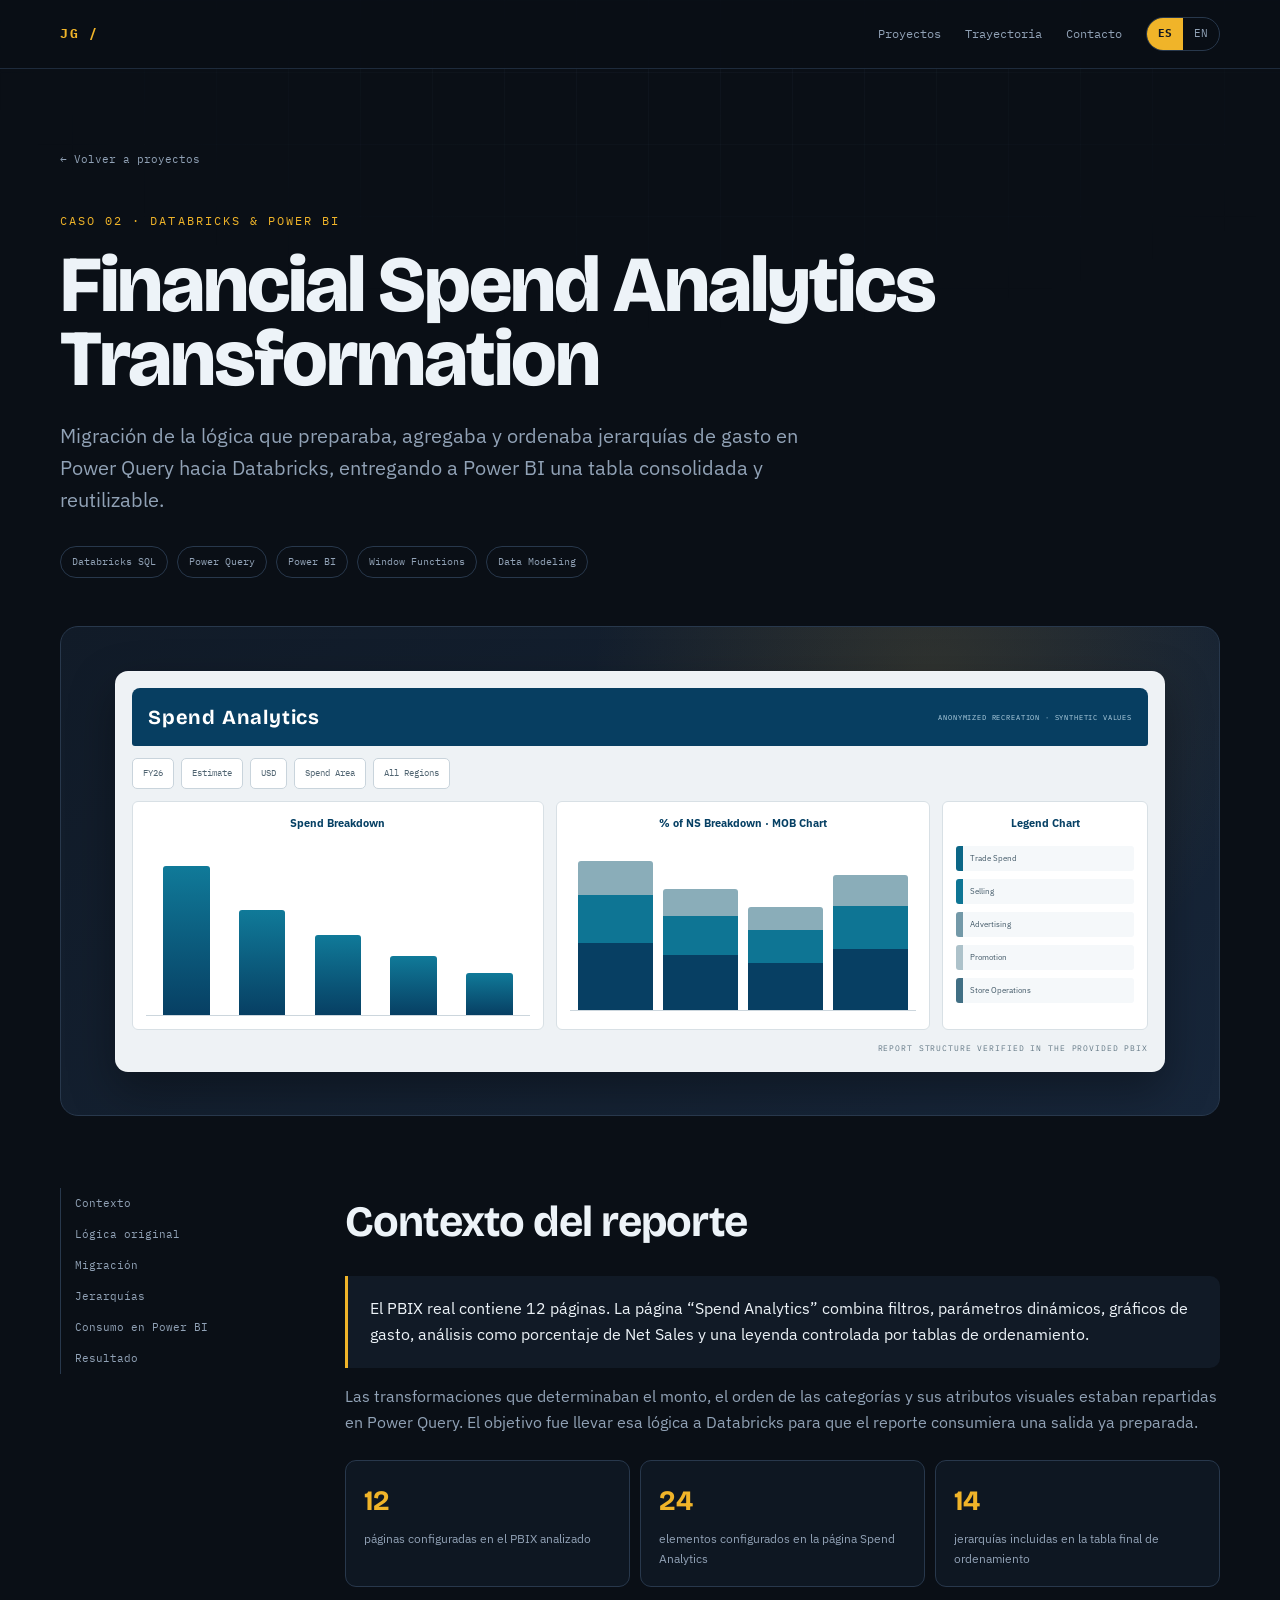
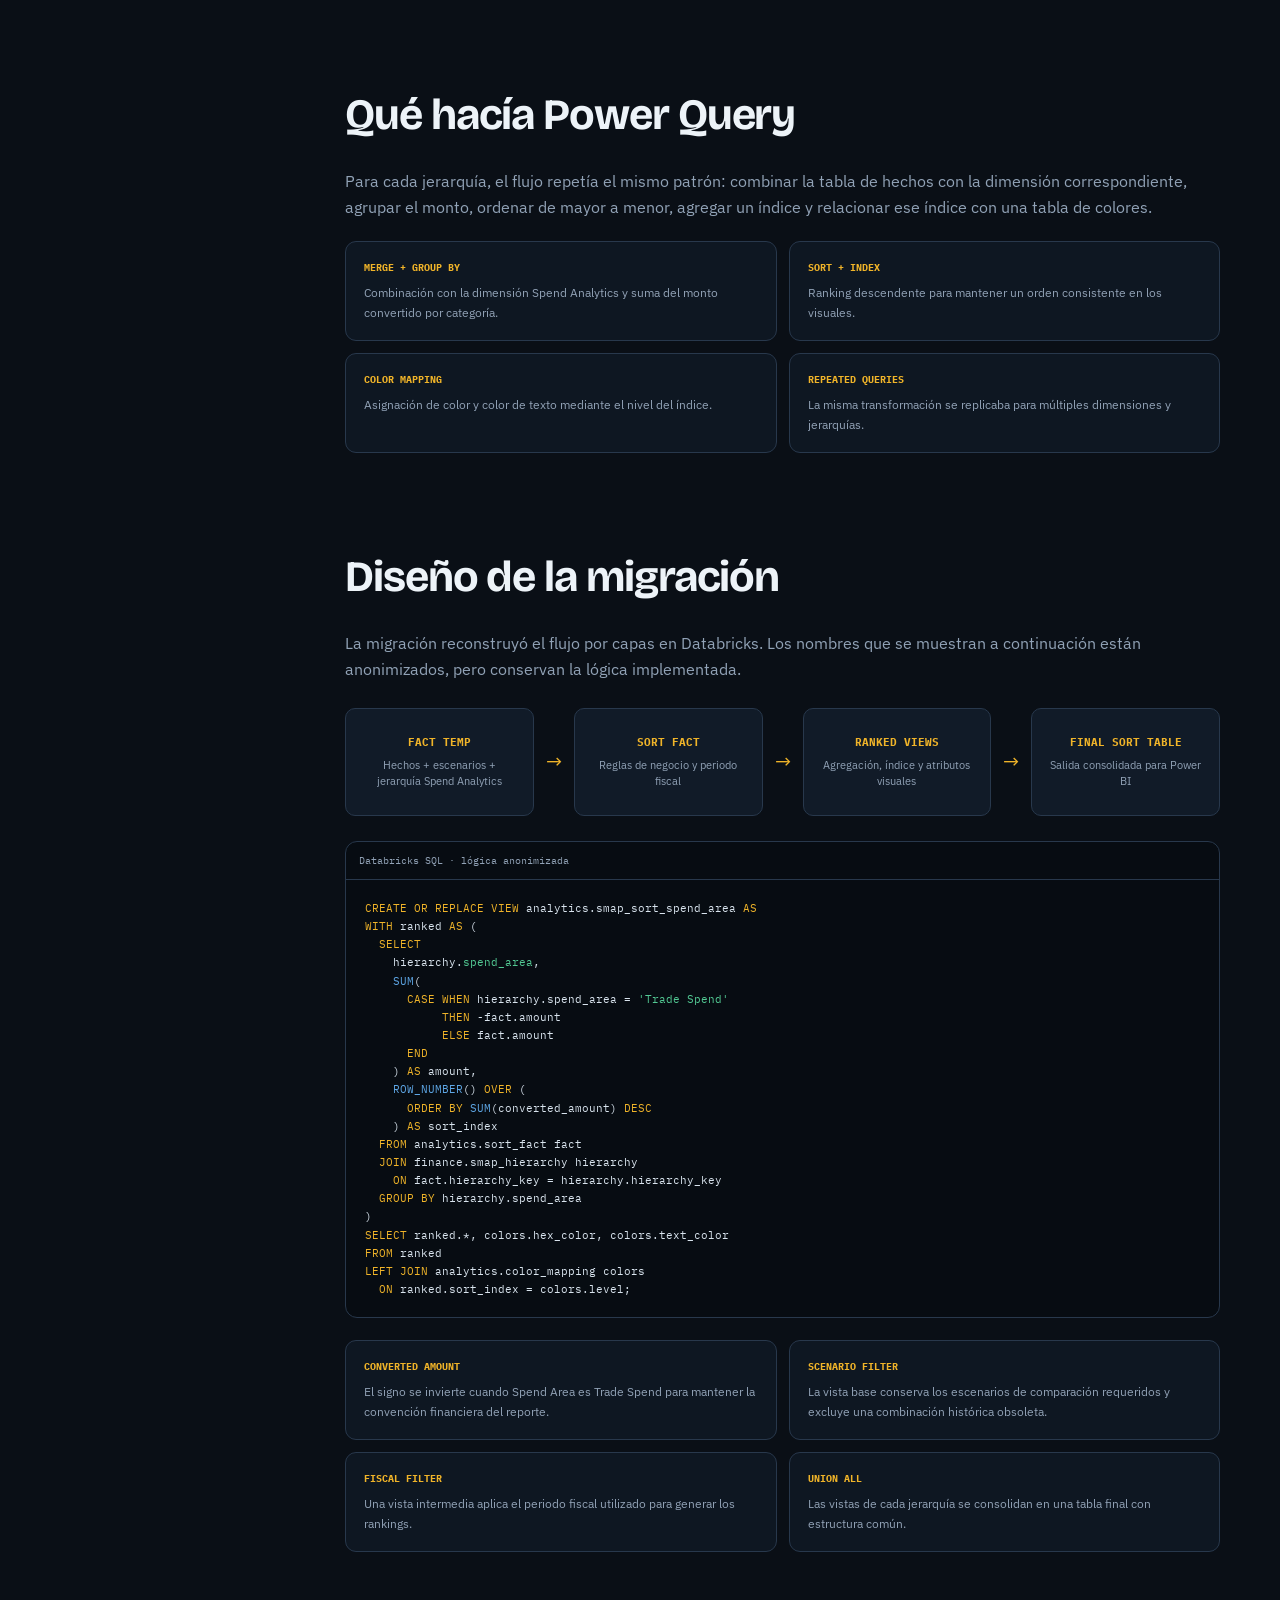
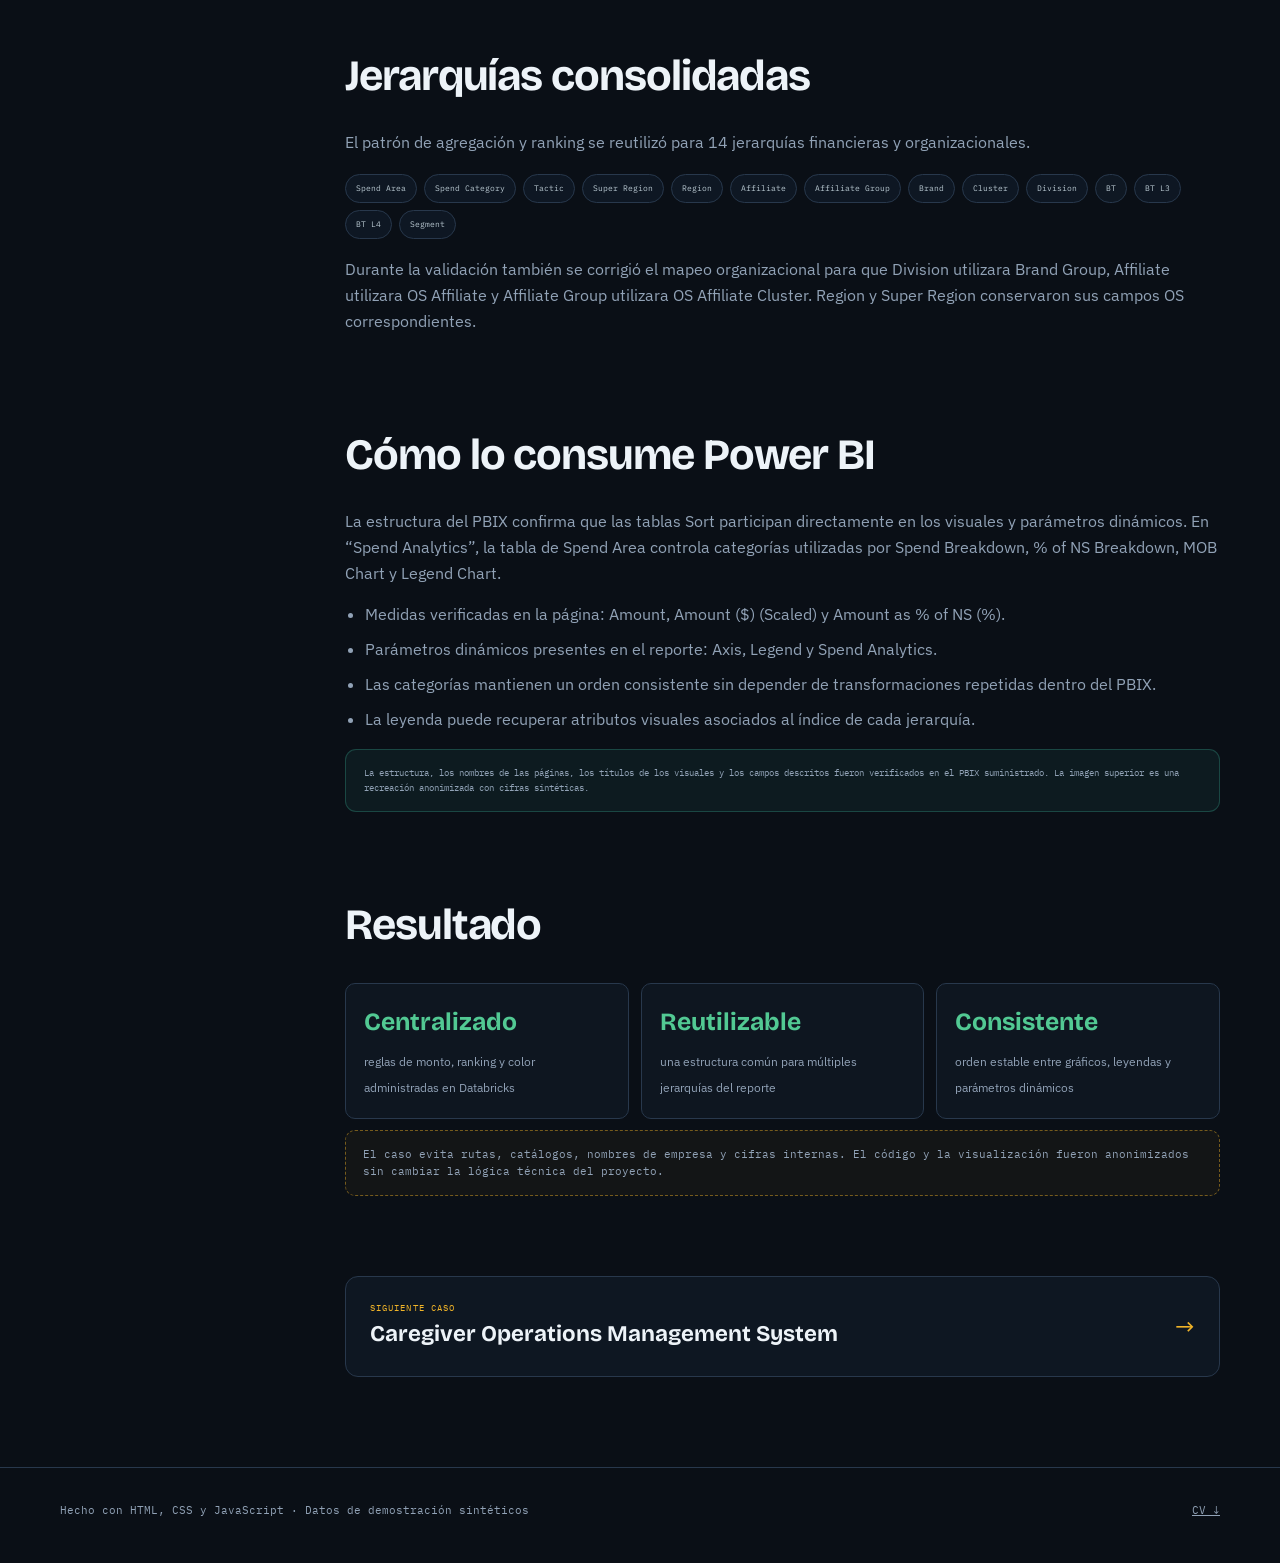
==== commit 4c8a30f9: "Correction for design" ====
--- a/case-studies/databricks-migration.html
+++ b/case-studies/databricks-migration.html
@@ -9,7 +9,7 @@
   <link rel="preconnect" href="https://fonts.googleapis.com">
   <link rel="preconnect" href="https://fonts.gstatic.com" crossorigin>
   <link href="https://fonts.googleapis.com/css2?family=Bricolage+Grotesque:opsz,wght@12..96,500;12..96,700;12..96,800&family=IBM+Plex+Mono:wght@400;500;600&family=IBM+Plex+Sans:wght@400;500;600&display=swap" rel="stylesheet">
-  <link rel="stylesheet" href="../assets/css/styles.css?v=20260805-v2">
+  <link rel="stylesheet" href="../assets/css/styles.css">
 </head>
 <body data-title-es="Financial Spend Analytics Transformation — Josué González" data-title-en="Financial Spend Analytics Transformation — Josue Gonzalez">
 <header class="site-header">
@@ -141,14 +141,14 @@
         <h2 data-i18n="migration.title">Diseño de la migración</h2>
         <p data-i18n="migration.p">La migración reconstruyó el flujo por capas en Databricks. Los nombres que se muestran a continuación están anonimizados, pero conservan la lógica implementada.</p>
 
-        <div class="migration-flow">
-          <div class="migration-step"><b>FACT TEMP</b><span data-i18n="migration.arch1">Hechos + escenarios + jerarquía de gasto</span></div>
-          <div class="migration-arrow">→</div>
-          <div class="migration-step"><b>SORT FACT</b><span data-i18n="migration.arch2">Reglas de negocio y periodo fiscal</span></div>
-          <div class="migration-arrow">→</div>
-          <div class="migration-step"><b>RANKED VIEWS</b><span data-i18n="migration.arch3">Agregación, índice y atributos visuales</span></div>
-          <div class="migration-arrow">→</div>
-          <div class="migration-step"><b>FINAL SORT TABLE</b><span data-i18n="migration.arch4">Salida consolidada para Power BI</span></div>
+        <div class="architecture">
+          <div class="arch-box"><b>FACT TEMP</b><span data-i18n="migration.arch1">Hechos + escenarios + jerarquía Spend Analytics</span></div>
+          <div class="arch-arrow">→</div>
+          <div class="arch-box"><b>SORT FACT</b><span data-i18n="migration.arch2">Reglas de negocio y periodo fiscal</span></div>
+          <div class="arch-arrow">→</div>
+          <div class="arch-box"><b>RANKED VIEWS</b><span data-i18n="migration.arch3">Agregación, índice y atributos visuales</span></div>
+          <div class="arch-arrow">→</div>
+          <div class="arch-box"><b>FINAL SORT TABLE</b><span data-i18n="migration.arch4">Salida consolidada para Power BI</span></div>
         </div>
 
         <div class="code">
@@ -307,6 +307,6 @@
 }
 };
 </script>
-<script src="../assets/js/main.js?v=20260805-v2"></script>
+<script src="../assets/js/main.js"></script>
 </body>
 </html>
